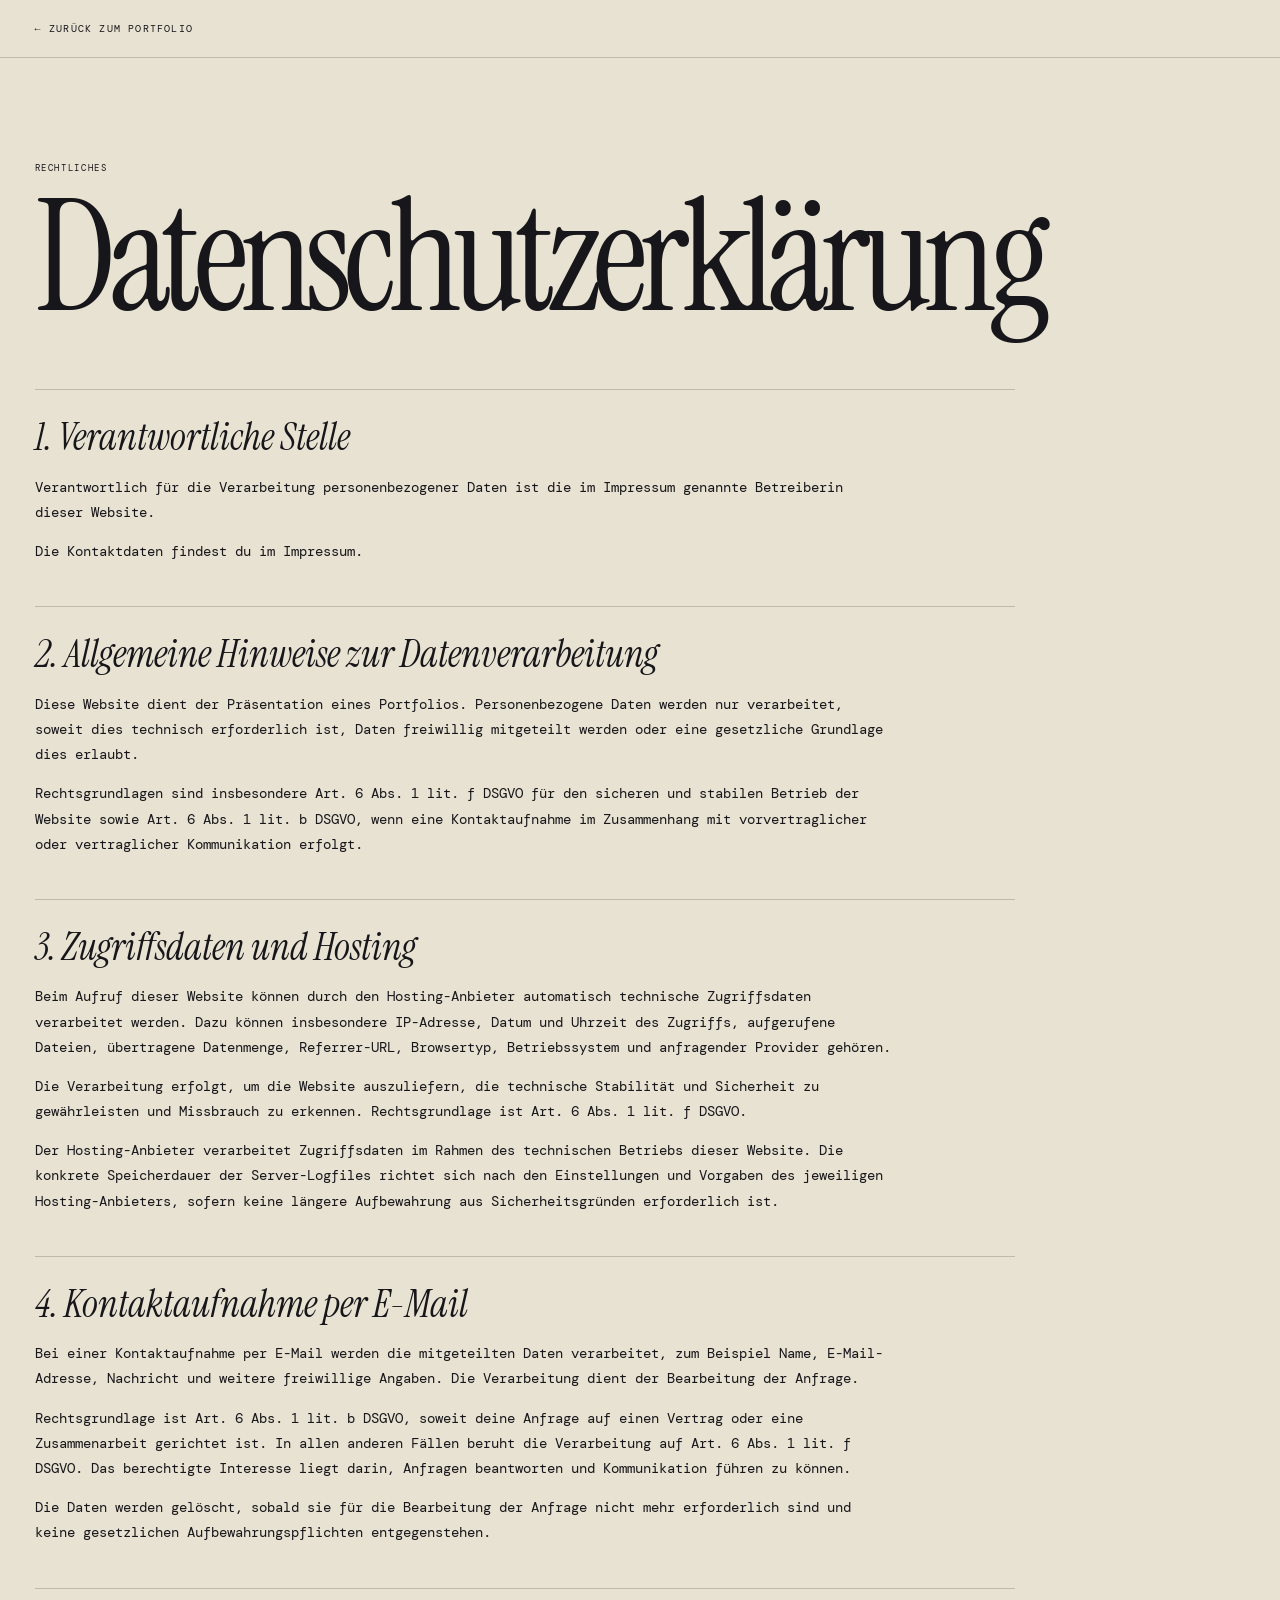
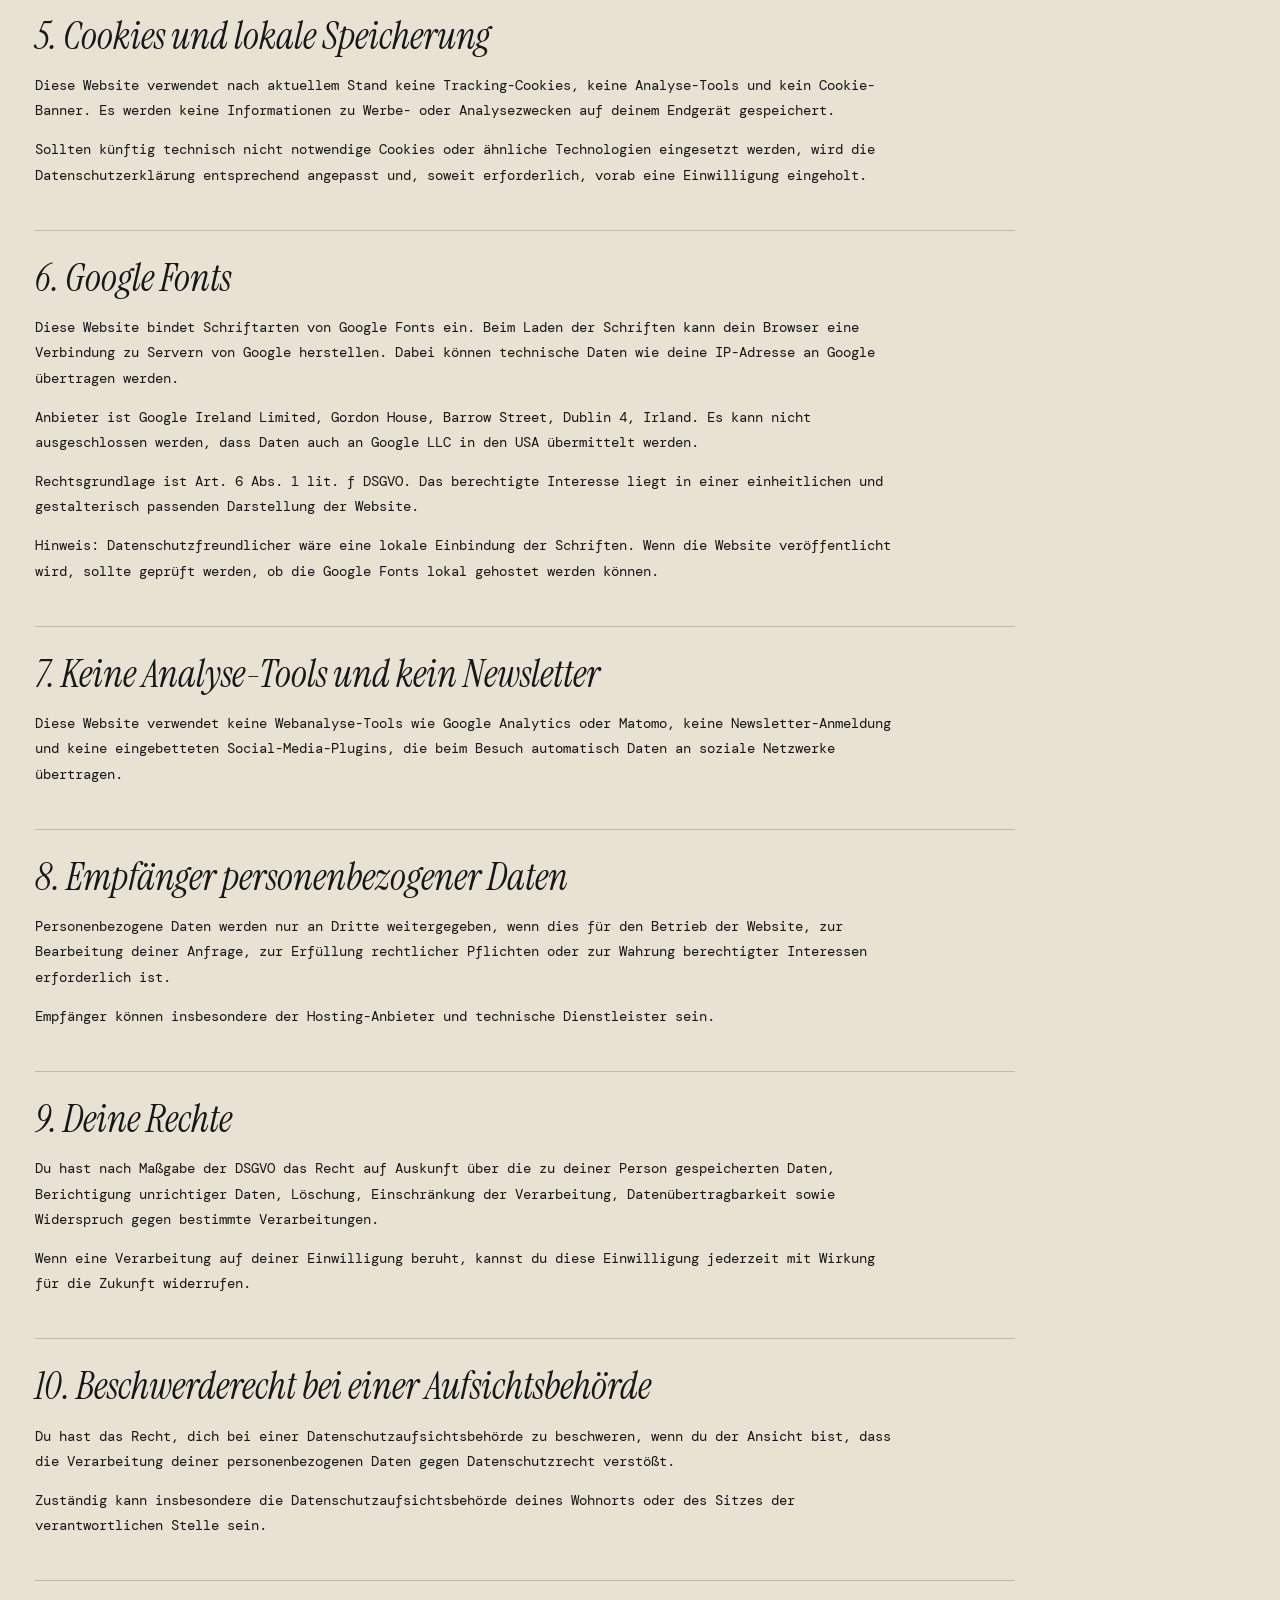
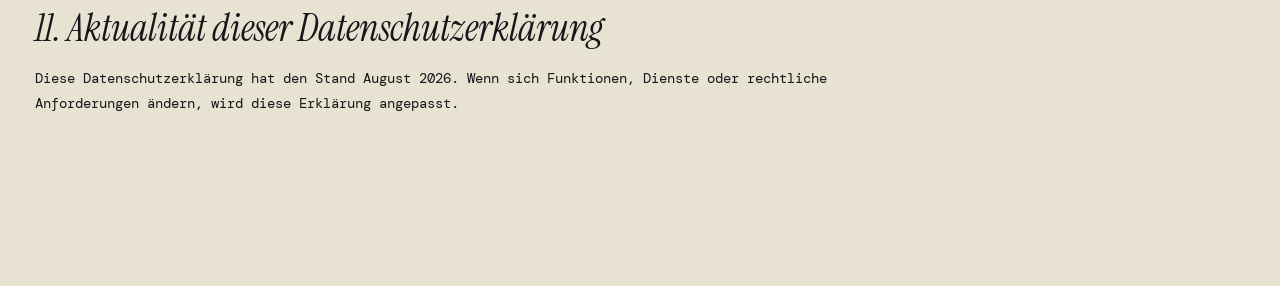
==== datenschutz.html @ 9214719f "Initial portfolio website" ====
<!DOCTYPE html>
<html lang="de">
<head>
  <meta charset="utf-8" />
  <meta name="viewport" content="width=device-width, initial-scale=1" />
  <title>Datenschutzerklärung</title>
  <link rel="preconnect" href="https://fonts.googleapis.com" />
  <link rel="preconnect" href="https://fonts.gstatic.com" crossorigin />
  <link href="https://fonts.googleapis.com/css2?family=DM+Mono:wght@300;400;500&family=Instrument+Serif:ital@0;1&display=swap" rel="stylesheet" />
  <link rel="stylesheet" href="styles.css" />
</head>
<body class="legal-page privacy-page">
  <header class="legal-header">
    <a href="index.html">← Zurück zum Portfolio</a>
  </header>

  <main class="legal-main">
    <p class="eyebrow">Rechtliches</p>
    <h1>Datenschutzerklärung</h1>

    <section>
      <h2>1. Verantwortliche Stelle</h2>
      <p>Verantwortlich für die Verarbeitung personenbezogener Daten ist die im Impressum genannte Betreiberin dieser Website.</p>
      <p>Die Kontaktdaten findest du im <a href="impressum.html">Impressum</a>.</p>
    </section>

    <section>
      <h2>2. Allgemeine Hinweise zur Datenverarbeitung</h2>
      <p>Diese Website dient der Präsentation eines Portfolios. Personenbezogene Daten werden nur verarbeitet, soweit dies technisch erforderlich ist, Daten freiwillig mitgeteilt werden oder eine gesetzliche Grundlage dies erlaubt.</p>
      <p>Rechtsgrundlagen sind insbesondere Art. 6 Abs. 1 lit. f DSGVO für den sicheren und stabilen Betrieb der Website sowie Art. 6 Abs. 1 lit. b DSGVO, wenn eine Kontaktaufnahme im Zusammenhang mit vorvertraglicher oder vertraglicher Kommunikation erfolgt.</p>
    </section>

    <section>
      <h2>3. Zugriffsdaten und Hosting</h2>
      <p>Beim Aufruf dieser Website können durch den Hosting-Anbieter automatisch technische Zugriffsdaten verarbeitet werden. Dazu können insbesondere IP-Adresse, Datum und Uhrzeit des Zugriffs, aufgerufene Dateien, übertragene Datenmenge, Referrer-URL, Browsertyp, Betriebssystem und anfragender Provider gehören.</p>
      <p>Die Verarbeitung erfolgt, um die Website auszuliefern, die technische Stabilität und Sicherheit zu gewährleisten und Missbrauch zu erkennen. Rechtsgrundlage ist Art. 6 Abs. 1 lit. f DSGVO.</p>
      <p>Der Hosting-Anbieter verarbeitet Zugriffsdaten im Rahmen des technischen Betriebs dieser Website. Die konkrete Speicherdauer der Server-Logfiles richtet sich nach den Einstellungen und Vorgaben des jeweiligen Hosting-Anbieters, sofern keine längere Aufbewahrung aus Sicherheitsgründen erforderlich ist.</p>
    </section>

    <section>
      <h2>4. Kontaktaufnahme per E-Mail</h2>
      <p>Bei einer Kontaktaufnahme per E-Mail werden die mitgeteilten Daten verarbeitet, zum Beispiel Name, E-Mail-Adresse, Nachricht und weitere freiwillige Angaben. Die Verarbeitung dient der Bearbeitung der Anfrage.</p>
      <p>Rechtsgrundlage ist Art. 6 Abs. 1 lit. b DSGVO, soweit deine Anfrage auf einen Vertrag oder eine Zusammenarbeit gerichtet ist. In allen anderen Fällen beruht die Verarbeitung auf Art. 6 Abs. 1 lit. f DSGVO. Das berechtigte Interesse liegt darin, Anfragen beantworten und Kommunikation führen zu können.</p>
      <p>Die Daten werden gelöscht, sobald sie für die Bearbeitung der Anfrage nicht mehr erforderlich sind und keine gesetzlichen Aufbewahrungspflichten entgegenstehen.</p>
    </section>

    <section>
      <h2>5. Cookies und lokale Speicherung</h2>
      <p>Diese Website verwendet nach aktuellem Stand keine Tracking-Cookies, keine Analyse-Tools und kein Cookie-Banner. Es werden keine Informationen zu Werbe- oder Analysezwecken auf deinem Endgerät gespeichert.</p>
      <p>Sollten künftig technisch nicht notwendige Cookies oder ähnliche Technologien eingesetzt werden, wird die Datenschutzerklärung entsprechend angepasst und, soweit erforderlich, vorab eine Einwilligung eingeholt.</p>
    </section>

    <section>
      <h2>6. Google Fonts</h2>
      <p>Diese Website bindet Schriftarten von Google Fonts ein. Beim Laden der Schriften kann dein Browser eine Verbindung zu Servern von Google herstellen. Dabei können technische Daten wie deine IP-Adresse an Google übertragen werden.</p>
      <p>Anbieter ist Google Ireland Limited, Gordon House, Barrow Street, Dublin 4, Irland. Es kann nicht ausgeschlossen werden, dass Daten auch an Google LLC in den USA übermittelt werden.</p>
      <p>Rechtsgrundlage ist Art. 6 Abs. 1 lit. f DSGVO. Das berechtigte Interesse liegt in einer einheitlichen und gestalterisch passenden Darstellung der Website.</p>
      <p>Hinweis: Datenschutzfreundlicher wäre eine lokale Einbindung der Schriften. Wenn die Website veröffentlicht wird, sollte geprüft werden, ob die Google Fonts lokal gehostet werden können.</p>
    </section>

    <section>
      <h2>7. Keine Analyse-Tools und kein Newsletter</h2>
      <p>Diese Website verwendet keine Webanalyse-Tools wie Google Analytics oder Matomo, keine Newsletter-Anmeldung und keine eingebetteten Social-Media-Plugins, die beim Besuch automatisch Daten an soziale Netzwerke übertragen.</p>
    </section>

    <section>
      <h2>8. Empfänger personenbezogener Daten</h2>
      <p>Personenbezogene Daten werden nur an Dritte weitergegeben, wenn dies für den Betrieb der Website, zur Bearbeitung deiner Anfrage, zur Erfüllung rechtlicher Pflichten oder zur Wahrung berechtigter Interessen erforderlich ist.</p>
      <p>Empfänger können insbesondere der Hosting-Anbieter und technische Dienstleister sein.</p>
    </section>

    <section>
      <h2>9. Deine Rechte</h2>
      <p>Du hast nach Maßgabe der DSGVO das Recht auf Auskunft über die zu deiner Person gespeicherten Daten, Berichtigung unrichtiger Daten, Löschung, Einschränkung der Verarbeitung, Datenübertragbarkeit sowie Widerspruch gegen bestimmte Verarbeitungen.</p>
      <p>Wenn eine Verarbeitung auf deiner Einwilligung beruht, kannst du diese Einwilligung jederzeit mit Wirkung für die Zukunft widerrufen.</p>
    </section>

    <section>
      <h2>10. Beschwerderecht bei einer Aufsichtsbehörde</h2>
      <p>Du hast das Recht, dich bei einer Datenschutzaufsichtsbehörde zu beschweren, wenn du der Ansicht bist, dass die Verarbeitung deiner personenbezogenen Daten gegen Datenschutzrecht verstößt.</p>
      <p>Zuständig kann insbesondere die Datenschutzaufsichtsbehörde deines Wohnorts oder des Sitzes der verantwortlichen Stelle sein.</p>
    </section>

    <section>
      <h2>11. Aktualität dieser Datenschutzerklärung</h2>
      <p>Diese Datenschutzerklärung hat den Stand August 2026. Wenn sich Funktionen, Dienste oder rechtliche Anforderungen ändern, wird diese Erklärung angepasst.</p>
    </section>
  </main>
</body>
</html>
---- styles.css ----
:root{--blue:#111cf5;--cream:#e8e2d2;--ink:#17161a;--line:rgba(23,22,26,.2);--mono:'DM Mono',monospace;--serif:'Instrument Serif',serif}
*{box-sizing:border-box}html{scroll-behavior:smooth}body{margin:0;background:var(--cream);color:var(--ink);font-family:var(--mono);font-size:14px;cursor:none}a{color:inherit;text-decoration:none}.blue-section{background:var(--blue);color:var(--cream)}.beige-section{background:var(--cream);color:var(--ink)}.section-pad{padding:7vw 2.7vw}.site-header{position:fixed;z-index:100;top:0;left:0;width:100%;padding:22px 2.7vw;display:flex;justify-content:space-between;mix-blend-mode:difference;color:white;text-transform:uppercase;letter-spacing:.18em;font-size:10px}.site-header nav{display:flex;gap:28px}.mini-logo{opacity:0}.cursor-dot{width:12px;height:12px;border-radius:50%;background:var(--cream);position:fixed;z-index:200;pointer-events:none;transform:translate(-50%,-50%);mix-blend-mode:difference}.hero{height:100svh;min-height:700px;position:relative;overflow:hidden;padding:8.8vw 2.7vw 2vw}.hero-kicker,.hero-time{position:absolute;top:14%;font-size:10px;text-transform:uppercase;letter-spacing:.22em}.hero-kicker{left:2.7vw}.hero-time{right:2.7vw}.hero h1{font-family:var(--serif);font-size:clamp(96px,15vw,260px);line-height:.72;font-weight:400;letter-spacing:-.055em;margin:0;position:relative;z-index:2}.hero h1 span{display:block}.hero h1 span:nth-child(2){margin-left:1.4vw}.hero-orb{position:absolute;bottom:7%;left:2.7vw;width:13vw;height:13vw;min-width:120px;min-height:120px;border-radius:50%;background:var(--cream)}.hero-intro{position:absolute;bottom:4.6%;left:18%;max-width:470px;font-family:var(--serif);font-size:clamp(18px,2vw,30px);font-style:italic;line-height:1.1}.hero-glow{position:absolute;right:3%;bottom:-10%;width:35vw;height:35vw;background:radial-gradient(circle,rgba(255,122,228,.42),transparent 64%);filter:blur(15px)}.discipline-strip{overflow:hidden;border-bottom:1px solid var(--line);padding:18px 0}.marquee-track{width:max-content;display:flex;gap:22px;animation:marquee 25s linear infinite;font:italic clamp(24px,3.2vw,48px)/1 var(--serif)}.marquee-track i{font-style:normal;color:var(--blue)}@keyframes marquee{to{transform:translateX(-50%)}}.section-heading-row{display:flex;align-items:end;justify-content:space-between;margin-bottom:2vw}.section-heading-row h2{font:italic clamp(36px,5vw,80px)/.9 var(--serif);margin:0}.section-heading-row span{text-transform:uppercase;font-size:9px;letter-spacing:.15em}.work-cards{display:grid;grid-template-columns:repeat(3,1fr);gap:12px}.work-card{aspect-ratio:1/1.07;padding:24px;display:flex;flex-direction:column;justify-content:space-between;transition:transform .45s cubic-bezier(.2,.8,.2,1);cursor:pointer}.work-card:hover{transform:translateY(-12px) rotate(-1deg)}.card-no{font:italic clamp(50px,7vw,100px)/1 var(--serif);align-self:center;margin-top:auto;margin-bottom:auto}.card-name{font-size:10px;text-transform:uppercase}.card-blue{background:var(--blue);color:var(--cream)}.card-sand{background:#d4cdbd}.card-black{background:#12111b;color:var(--cream)}.selected-intro{min-height:70vh;display:flex;justify-content:space-between;align-items:end;border-top:1px solid var(--line)}.selected-intro h2,.about h2,.archive h2{font:400 clamp(88px,11vw,190px)/.73 var(--serif);letter-spacing:-.05em;margin:2vw 0 0}.eyebrow{text-transform:uppercase;font-size:9px;letter-spacing:.18em}.selected-meta{font-size:10px;text-align:right;line-height:1.8}.project-row{display:grid;grid-template-columns:2fr 1.2fr .5fr .4fr;align-items:center;padding:28px 2.7vw;border-top:1px solid var(--line);min-height:120px;transition:padding .35s}.project-row:hover{padding-left:4vw}.project-row.inverted{background:var(--blue);color:var(--cream)}.project-title{font:italic clamp(32px,4vw,66px)/1 var(--serif)}.project-type,.project-year{font-size:9px;text-transform:uppercase}.project-index{font:italic clamp(38px,5vw,74px)/1 var(--serif);text-align:right}.about-intro{min-height:70vh;display:flex;flex-direction:column;justify-content:end}.about-blue{display:flex;justify-content:flex-end;min-height:38vh}.about-blue p{max-width:520px;font:italic clamp(26px,4vw,62px)/1.02 var(--serif);margin:0}.about-details{display:grid;grid-template-columns:1fr 1fr;gap:8vw}.about-copy{font:italic clamp(24px,3vw,46px)/1.05 var(--serif)}dl div{display:grid;grid-template-columns:120px 1fr;padding:16px 0;border-top:1px solid var(--line)}dt{text-transform:uppercase;font-size:9px}dd{margin:0}.hello-band{padding:5vw 2.7vw}.hello-band span{font:italic clamp(80px,12vw,210px)/.8 var(--serif)}.archive-head{min-height:72vh;display:flex;flex-direction:column;justify-content:end}.archive-head>p:last-child{max-width:530px;font:italic 24px/1.1 var(--serif)}.archive-list>div{display:grid;grid-template-columns:1fr 5fr 1fr;padding:20px 2.7vw;border-top:1px solid rgba(232,226,210,.25);background:var(--blue);color:var(--cream);transition:background .25s,color .25s}.archive-list>div:hover{background:var(--cream);color:var(--ink)}.archive-list span:first-child,.archive-list span:last-child{font-size:9px;text-transform:uppercase}.archive-end{text-align:center;padding:90px 20px;font:italic 26px/1 var(--serif)}.contact-hero{min-height:85vh;display:flex;flex-direction:column;justify-content:end}.contact-hero h2{font:400 clamp(120px,18vw,300px)/.62 var(--serif);letter-spacing:-.06em;margin:20px 0 35px}.contact-hero>p:last-child{max-width:560px;font:italic clamp(20px,2.8vw,42px)/1.05 var(--serif)}.contact-card{display:grid;grid-template-columns:1.5fr 1fr;gap:8vw;min-height:48vh}.contact-wordmark{font:italic clamp(50px,7vw,120px)/.77 var(--serif)}.contact-links{display:flex;flex-direction:column;justify-content:center}.contact-links a{padding:18px 0;border-top:1px solid var(--line);transition:padding-left .25s}.contact-links a:hover{padding-left:12px}.footer{display:grid;grid-template-columns:repeat(3,1fr);gap:20px;border-top:1px solid var(--line);min-height:55vh;align-content:start}.footer-hi{grid-column:1/-1;align-self:end;font:italic clamp(80px,13vw,210px)/.8 var(--serif);margin-top:16vw}.project-modal{position:fixed;inset:0;z-index:300;background:var(--cream);transform:translateY(100%);transition:transform .7s cubic-bezier(.65,0,.2,1);overflow:auto}.project-modal.open{transform:translateY(0)}.modal-close{position:fixed;right:25px;top:20px;background:none;border:none;font:42px var(--serif);cursor:pointer}.modal-inner{padding:12vw 3vw}.modal-inner h2{font:400 clamp(100px,15vw,240px)/.8 var(--serif);margin:3vw 0}.modal-inner>p{max-width:540px}.modal-image-grid{display:grid;grid-template-columns:2fr 1fr;gap:12px;margin-top:8vw}.modal-image-grid div{background:var(--blue);min-height:45vh}.modal-image-grid div:nth-child(2){background:#cfc7b5}.modal-image-grid div:nth-child(3){grid-column:1/-1;background:#15131b;min-height:60vh}@media(max-width:800px){body{cursor:auto}.cursor-dot{display:none}.site-header{padding:18px}.site-header nav{gap:14px;font-size:8px}.hero{padding:24vh 18px 20px}.hero h1{font-size:27vw;line-height:.72}.hero-orb{bottom:12%;left:18px;width:30vw;height:30vw}.hero-intro{display:none}.hero-time{display:none}.section-pad{padding:90px 18px}.work-cards{grid-template-columns:1fr}.selected-intro{min-height:60vh}.project-row{grid-template-columns:1fr auto;padding:22px 18px}.project-type,.project-year{display:none}.about-details,.contact-card{grid-template-columns:1fr}.about-blue{justify-content:flex-start}.archive-list>div{grid-template-columns:50px 1fr}.archive-list span:last-child{display:none}.footer{grid-template-columns:1fr}.footer-hi{margin-top:120px}.modal-image-grid{grid-template-columns:1fr}.modal-image-grid div:nth-child(3){grid-column:auto}}


/* 2026-07-11 refinement: compact sections + editorial five-part navigation */
.site-header.editorial-nav{
  display:grid;
  grid-template-columns:1fr 1fr auto 1fr 1fr;
  align-items:center;
  gap:clamp(18px,4vw,72px);
  padding:28px 2.7vw;
  mix-blend-mode:normal;
  color:var(--blue);
  background:linear-gradient(to bottom,var(--cream) 0 76%,transparent 100%);
  font-size:clamp(10px,.9vw,14px);
  font-weight:500;
  letter-spacing:0;
}
.site-header.editorial-nav>a{text-decoration:underline;text-underline-offset:3px}
.site-header.editorial-nav>a:nth-child(1),.site-header.editorial-nav>a:nth-child(2){justify-self:start}
.site-header.editorial-nav>a:nth-child(4),.site-header.editorial-nav>a:nth-child(5){justify-self:end}
.site-header.editorial-nav .mini-logo{
  opacity:1;
  justify-self:center;
  font:italic clamp(25px,2.6vw,44px)/1 var(--serif);
  text-decoration:none;
  letter-spacing:-.06em;
  transform:rotate(-4deg);
}
.hero{height:100svh;min-height:620px;padding-top:clamp(110px,10vw,155px)}
.hero h1{font-size:clamp(88px,13vw,220px);line-height:.72}
.hero-intro{bottom:4%;left:auto;right:2.7vw;max-width:min(36vw,520px);font-size:clamp(18px,1.75vw,29px)}
.hero-orb{bottom:4%;width:10vw;height:10vw;min-width:96px;min-height:96px}
.section-pad{padding:clamp(72px,6vw,105px) 2.7vw}
.selected-grid{min-height:100svh;display:flex;flex-direction:column;justify-content:center}
.selected-intro{min-height:58svh;padding-top:clamp(90px,8vw,130px);padding-bottom:4vw}
.selected-intro h2,.about h2,.archive h2{font-size:clamp(74px,9vw,150px)}
.project-row{min-height:88px;padding-top:18px;padding-bottom:18px}
.about-intro,.archive-head{min-height:62svh;padding-top:clamp(100px,9vw,145px);padding-bottom:4vw}
.about-blue{min-height:30svh;padding-top:4vw;padding-bottom:4vw}
.about-details{padding-top:4vw;padding-bottom:5vw}
.archive-end{padding:48px 20px}
.contact-hero{min-height:76svh;padding-top:clamp(110px,10vw,150px);padding-bottom:4vw}
.contact-card{min-height:38svh;padding-top:4vw;padding-bottom:4vw}
.footer{min-height:42svh;padding-top:3vw;padding-bottom:3vw}
.footer-hi{margin-top:7vw}

@media(max-width:800px){
  .site-header.editorial-nav{grid-template-columns:1fr auto 1fr;padding:18px;gap:12px}
  .site-header.editorial-nav>a:nth-child(2),.site-header.editorial-nav>a:nth-child(4){display:none}
  .site-header.editorial-nav>a:nth-child(1){justify-self:start}.site-header.editorial-nav>a:nth-child(5){justify-self:end}
  .site-header.editorial-nav .mini-logo{grid-column:2;grid-row:1}
  .hero{padding-top:25vh;min-height:620px}
  .hero h1{font-size:25vw}
  .hero-intro{display:block;left:18px;right:18px;bottom:4%;max-width:none;font-size:18px}
  .hero-orb{display:none}
}


/* Separate landing experiment — intentionally isolated from index.html */
.experiment-page{cursor:auto;background:#efeee7;color:var(--blue);min-height:100svh;overflow:hidden}
.experiment-nav{position:fixed;z-index:10;inset:0 0 auto;display:grid;grid-template-columns:1fr 1fr auto 1fr 1fr;align-items:center;padding:clamp(22px,3vw,48px) 1.8vw;font:500 clamp(13px,1.3vw,23px)/1 var(--mono);text-transform:uppercase}
.experiment-nav a{text-decoration:underline;text-underline-offset:4px}.experiment-nav a:nth-child(1),.experiment-nav a:nth-child(2){justify-self:start}.experiment-nav a:nth-child(4),.experiment-nav a:nth-child(5){justify-self:end}
.experiment-logo{font:italic clamp(30px,3vw,54px)/1 var(--serif)!important;text-decoration:none!important;transform:rotate(-7deg);letter-spacing:-.08em}
.experiment-stage{height:100svh;min-height:680px;position:relative;padding:clamp(105px,9vw,145px) 2vw 2vw;display:grid;grid-template-rows:1fr auto}
.experiment-index{position:absolute;left:8%;top:48%;font-size:10px;letter-spacing:.18em}
.frame-wrap{position:relative;place-self:center;width:min(29vw,430px);aspect-ratio:.72/1;margin-top:1vh}
.corner{position:absolute;font-size:clamp(30px,3vw,52px);line-height:1}.tl{left:-18%;top:-4%}.tr{right:-18%;top:-4%}.bl{left:-18%;bottom:-4%}.br{right:-18%;bottom:-4%}
.poster-stack{position:relative;width:100%;height:100%;overflow:hidden;background:#17161a;box-shadow:0 20px 45px rgba(17,28,245,.13)}
.poster{position:absolute;inset:0;display:flex;align-items:center;justify-content:center;text-align:center;font-family:var(--serif);font-size:clamp(48px,6vw,96px);line-height:.72;letter-spacing:-.05em;transition:transform .8s cubic-bezier(.2,.8,.2,1),opacity .8s}
.poster small{font:10px var(--mono);letter-spacing:.16em}.poster-a{background:var(--blue);color:var(--cream);transform:translate(-7%,-5%) rotate(-4deg)}.poster-b{background:#f33b62;color:#17161a;transform:translate(7%,3%) rotate(4deg);mix-blend-mode:screen}.poster-c{background:#b68cff;color:var(--blue);transform:translate(0,11%) rotate(-1deg);mix-blend-mode:multiply}
.frame-wrap:hover .poster-a{transform:translate(-13%,-8%) rotate(-7deg)}.frame-wrap:hover .poster-b{transform:translate(13%,1%) rotate(7deg)}.frame-wrap:hover .poster-c{transform:translate(0,15%) rotate(-2deg)}
.experiment-bottom{display:grid;grid-template-columns:1fr 2.2fr 1fr;align-items:end;gap:3vw;padding:0 3.4vw 2.2vw}.experiment-bottom h1{margin:0;text-align:center;text-transform:uppercase;font:500 clamp(20px,2.25vw,39px)/.9 Arial,sans-serif;letter-spacing:-.045em}.experiment-bottom h1 span{color:#6f68c8}.touch-link,.experiment-bottom p{font:500 clamp(13px,1.35vw,24px)/1 Arial,sans-serif;text-transform:uppercase;color:#6f68c8}.experiment-bottom p{text-align:right;margin:0}.back-note{position:absolute;right:2vw;bottom:1vw;font-size:9px;text-transform:uppercase;letter-spacing:.15em}
@media(max-width:800px){.experiment-page{overflow:auto}.experiment-nav{grid-template-columns:1fr auto 1fr}.experiment-nav a:nth-child(2),.experiment-nav a:nth-child(4){display:none}.experiment-logo{grid-column:2;grid-row:1}.experiment-stage{height:auto;min-height:100svh;padding-top:120px;grid-template-rows:auto auto}.frame-wrap{width:58vw;margin-top:5vh}.experiment-index{left:18px;top:50%}.experiment-bottom{grid-template-columns:1fr;padding:70px 18px 45px;text-align:center}.experiment-bottom h1{grid-row:1}.touch-link,.experiment-bottom p{text-align:center}.back-note{position:static;display:block;text-align:center;padding-bottom:20px}}


/* v4: echte Einzelseiten statt einer langen Landingpage */
.site-header.editorial-nav{
  grid-template-columns:repeat(5,minmax(0,1fr));
  width:100%;
  left:0;
  right:0;
  padding-left:2.2vw;
  padding-right:2.2vw;
}
.site-header.editorial-nav>a{justify-self:center!important;white-space:nowrap}
.site-header.editorial-nav .mini-logo{position:absolute;left:50%;transform:translateX(-50%) rotate(-4deg)}
.landing-page main{min-height:100svh}
.inner-page main{padding-top:88px}
.inner-page .selected-grid,.inner-page .selected-list,.inner-page .about,.inner-page .archive,.inner-page .contact{min-height:calc(100svh - 88px)}
.inner-page .selected-grid{padding-top:clamp(56px,5vw,88px)}
.inner-page .selected-intro,.inner-page .about-intro,.inner-page .archive-head{min-height:calc(100svh - 88px)}
.inner-page .contact-hero{min-height:calc(100svh - 88px)}
@media(max-width:800px){
  .site-header.editorial-nav{display:grid;grid-template-columns:1fr 1fr auto 1fr 1fr;padding:18px 10px;font-size:8px;gap:4px}
  .site-header.editorial-nav>a{display:block!important;justify-self:center!important}
  .site-header.editorial-nav .mini-logo{position:static;transform:rotate(-4deg);grid-column:3;grid-row:1}
  .inner-page main{padding-top:68px}
}


/* v5 corrections: separate pages only, centered navigation, no gradients */
.site-header.editorial-nav{
  position:fixed;
  top:0;
  left:0;
  right:0;
  width:100%;
  height:88px;
  padding:0 2.7vw;
  display:grid;
  grid-template-columns:minmax(0,1fr) minmax(0,1fr) auto minmax(0,1fr) minmax(0,1fr);
  align-items:center;
  column-gap:clamp(16px,3vw,64px);
  background:var(--cream);
  color:var(--blue);
  mix-blend-mode:normal;
  text-transform:uppercase;
  letter-spacing:.08em;
  font-size:clamp(10px,.9vw,16px);
}
.site-header.editorial-nav::before,
.site-header.editorial-nav::after{content:none!important;display:none!important;background:none!important}
.site-header.editorial-nav>a{
  position:static!important;
  transform:none!important;
  justify-self:center!important;
  text-decoration:underline;
  text-underline-offset:4px;
  white-space:nowrap;
}
.site-header.editorial-nav>a:nth-child(1){grid-column:1}
.site-header.editorial-nav>a:nth-child(2){grid-column:2}
.site-header.editorial-nav .mini-logo{
  grid-column:3;
  justify-self:center!important;
  opacity:1;
  font-family:var(--serif);
  font-style:italic;
  font-size:clamp(22px,2vw,34px);
  letter-spacing:-.04em;
  text-decoration:none;
  color:var(--blue);
}
.site-header.editorial-nav>a:nth-child(4){grid-column:4}
.site-header.editorial-nav>a:nth-child(5){grid-column:5}

/* Landing page is exactly one viewport and contains no additional sections */
.landing-page{overflow:hidden;background:var(--blue)}
.landing-page main{height:100svh;overflow:hidden}
.landing-page .hero{height:100svh;min-height:0;padding-top:clamp(120px,11vw,170px)}
.landing-page .discipline-strip{display:none!important}

/* remove every decorative gradient/glow */
.hero-glow{display:none!important;background:none!important;filter:none!important}
.hero,.blue-section,.beige-section,.inner-page,body{background-image:none!important}

@media(max-width:800px){
  .site-header.editorial-nav{
    height:72px;
    padding:0 12px;
    grid-template-columns:1fr 1fr auto 1fr 1fr;
    column-gap:6px;
    font-size:7px;
    letter-spacing:.04em;
  }
  .site-header.editorial-nav>a{display:block!important;white-space:normal;text-align:center;line-height:1.15}
  .site-header.editorial-nav .mini-logo{font-size:20px}
  .landing-page .hero{padding-top:22vh}
}

/* v6: landing page contains exactly one section each: landing, work, archive, about, contact */
.landing-page .hero-glow{display:none!important}
.landing-page .home-section{min-height:100svh}
.landing-page .selected-grid{display:flex;flex-direction:column;justify-content:center}
.landing-page .archive-head{min-height:52svh}
.landing-page .about-intro{min-height:46svh}
.landing-page .about-blue{min-height:24svh}
.landing-page .about-details{min-height:30svh;align-items:center}
.landing-page .contact-hero{min-height:58svh}
.landing-page .contact-card{min-height:34svh}
.landing-page .footer{min-height:auto;padding-top:3vw;padding-bottom:3vw}
.landing-page .footer-hi{margin-top:5vw}

/* Corrections requested — July 2026 */
html, body { background: var(--cream); }
.blue-section, .beige-section, .work-card, .project-row, .contact-card, .footer {
  background-image: none !important;
}
.site-header {
  left: 50%;
  width: min(760px, calc(100% - 32px));
  transform: translateX(-50%);
  padding: 22px 0;
  display: block;
}
.site-header nav {
  display: grid;
  grid-template-columns: 1fr 1.35fr auto 1fr 1fr;
  align-items: center;
  width: 100%;
  gap: clamp(14px, 3vw, 42px);
  text-align: center;
}
.site-header nav a { white-space: nowrap; }
.site-header .mini-logo {
  opacity: 1;
  font-weight: 500;
  letter-spacing: .22em;
  justify-self: center;
}
.hero-kicker {
  z-index: 6;
  top: 11%;
  color: inherit;
}
.hero h1 { padding-top: 6vh; }
.hero-orb, .hero-glow { display: none !important; }
.hero-intro { left: 2.7vw; bottom: 4.5%; max-width: 560px; }
.selected-intro { min-height: 58vh; }
.about-intro, .archive-head { min-height: 58vh; }
.contact-hero { min-height: 74vh; }
@media (max-width: 720px) {
  .site-header { width: calc(100% - 20px); padding-top: 16px; }
  .site-header nav { gap: 7px; grid-template-columns: 1fr 1.35fr auto 1fr 1fr; font-size: 8px; letter-spacing: .08em; }
  .hero-kicker { top: 12%; }
  .hero h1 { padding-top: 10vh; }
}

/* Update: six selected works, filter submenu, About Me images, lean footer, imprint */
.work-subnav{
  display:flex;
  flex-wrap:wrap;
  gap:10px;
  margin:0 0 28px;
  padding-bottom:18px;
  border-bottom:1px solid var(--line);
}
.work-filter{
  appearance:none;
  border:1px solid currentColor;
  border-radius:999px;
  background:transparent;
  color:inherit;
  padding:8px 14px;
  font:500 10px/1 var(--mono);
  letter-spacing:.08em;
  text-transform:uppercase;
  cursor:pointer;
}
.work-filter.active,.work-filter:hover{background:var(--ink);color:var(--cream)}
.work-cards{grid-template-columns:repeat(3,minmax(0,1fr));}
.work-card[hidden]{display:none!important}
.card-type{font-size:9px;text-transform:uppercase;letter-spacing:.12em;opacity:.75}
.card-rose{background:#df7897;color:var(--ink)}
.card-lilac{background:#b9a4e8;color:var(--ink)}
.card-green{background:#a8c5a1;color:var(--ink)}

.about-intro{
  display:grid;
  grid-template-columns:minmax(0,1.2fr) minmax(260px,.8fr);
  gap:5vw;
  align-items:end;
}
.about-heading-copy h2{white-space:nowrap}
.about-blue{
  display:grid;
  grid-template-columns:minmax(240px,.75fr) minmax(0,1.25fr);
  align-items:center;
  gap:5vw;
}
.image-placeholder{
  border:1px solid currentColor;
  display:flex;
  flex-direction:column;
  justify-content:space-between;
  padding:18px;
  text-transform:uppercase;
  letter-spacing:.12em;
  font-size:10px;
}
.image-placeholder small{font-size:8px;opacity:.65}
.image-placeholder-large{aspect-ratio:4/5;max-height:70vh}
.image-placeholder-small{aspect-ratio:4/3;width:100%;max-width:520px}

.footer{
  min-height:0;
  display:flex;
  justify-content:space-between;
  align-items:center;
  border-top:1px solid var(--line);
  padding-top:24px!important;
  padding-bottom:24px!important;
}
.footer a{text-decoration:underline;text-underline-offset:4px}
.footer-hi{display:none!important}

.legal-page{cursor:auto;background:var(--cream)}
.legal-page .cursor-dot{display:none}
.legal-header{
  position:sticky;top:0;z-index:10;
  display:flex;justify-content:space-between;align-items:center;
  padding:22px 2.7vw;
  background:var(--cream);border-bottom:1px solid var(--line);
  text-transform:uppercase;font-size:10px;letter-spacing:.12em;
}
.legal-header .mini-logo{opacity:1}
.legal-main{max-width:940px;margin:0 auto;padding:10vw 2.7vw 12vw}
.legal-main h1{font:400 clamp(76px,12vw,170px)/.8 var(--serif);letter-spacing:-.05em;margin:20px 0 70px}
.legal-main section{display:grid;grid-template-columns:minmax(220px,.6fr) minmax(0,1fr);gap:4vw;padding:30px 0;border-top:1px solid var(--line)}
.legal-main h2{margin:0;font:italic clamp(26px,3vw,46px)/1 var(--serif)}
.legal-main p{margin:0;line-height:1.8;max-width:680px}
.legal-main mark{background:#fff08a;padding:0 .18em}
.legal-warning{border:1px solid var(--ink);padding:18px;margin-bottom:50px;line-height:1.6}
.privacy-page .legal-main,
.legal-left-page .legal-main{
  max-width:none;
  margin:0;
  padding:8vw 2.7vw 10vw;
  text-align:left;
}
.privacy-page .legal-main h1,
.legal-left-page .legal-main h1{
  max-width:980px;
}
.privacy-page .legal-main section,
.legal-left-page .legal-main section{
  display:block;
  max-width:980px;
  padding:28px 0;
}
.privacy-page .legal-main h2,
.legal-left-page .legal-main h2{
  margin:0 0 18px;
}
.privacy-page .legal-main p,
.legal-left-page .legal-main p{
  max-width:860px;
  margin:0 0 14px;
}

@media(max-width:800px){
  .work-cards{grid-template-columns:repeat(2,minmax(0,1fr))}
  .about-intro,.about-blue{grid-template-columns:1fr}
  .about-heading-copy h2{white-space:normal}
  .image-placeholder-large{width:min(78vw,420px);justify-self:end}
  .image-placeholder-small{width:min(76vw,440px)}
  .legal-main section{grid-template-columns:1fr;gap:14px}
}
@media(max-width:520px){.work-cards{grid-template-columns:1fr}}

/* About me revision */
.about .about-intro{
  min-height:72svh;
  align-items:center;
  padding-top:clamp(92px,8vw,132px);
  padding-bottom:clamp(42px,5vw,78px);
}
.about .about-heading-copy{align-self:center;padding-top:0}
.about .about-heading-copy h2{margin-top:0}
.about-intro-text{
  max-width:560px;
  margin:clamp(16px,2vw,28px) 0 0;
  font:400 clamp(13px,1vw,16px)/1.7 var(--mono);
}
.about-photo{
  margin:0;
  justify-self:end;
  width:min(36vw,460px);
  transform:rotate(-2.5deg);
}
.about-photo img{
  display:block;
  width:100%;
  height:auto;
}
.about .about-blue{
  grid-template-columns:minmax(150px,.28fr) minmax(0,1fr);
  align-items:start;
  min-height:auto;
  padding-top:clamp(30px,3vw,46px);
  padding-bottom:clamp(34px,3.5vw,54px);
}
.about-blue-kicker{
  max-width:240px;
  font-size:9px;
  letter-spacing:.16em;
  line-height:1.6;
  text-transform:uppercase;
}
.about-bio{
  max-width:760px;
  display:block;
  font:400 clamp(12px,.9vw,14px)/1.75 var(--mono);
}
.about-bio p{margin:0 0 12px}
.about-bio p:last-child{margin-bottom:0}
.about-bio strong{
  font-family:var(--mono);
  font-size:1em;
  font-weight:700;
  line-height:inherit;
}

@media(max-width:800px){
  .about .about-intro{min-height:auto;gap:34px}
  .about-photo{width:min(82vw,420px);justify-self:center}
  .about .about-blue{grid-template-columns:1fr;gap:28px}
  .about-bio{font-size:13px}
}

/* About screenshot layout */
.about-snapshot{
  background:var(--blue);
  color:var(--cream);
  min-height:100svh;
}
.about-snapshot-grid{
  min-height:100svh;
  display:grid;
  grid-template-columns:minmax(0,1.06fr) minmax(0,.94fr);
  grid-template-rows:auto 1fr;
  column-gap:2.4vw;
  row-gap:clamp(34px,5vw,64px);
  align-items:center;
}
.about-snapshot .about-heading-copy{
  align-self:end;
  max-width:560px;
  color:var(--cream);
}
.about-snapshot .about-heading-copy h2{
  margin:0;
  color:var(--cream);
}
.about-snapshot .about-intro-text{
  max-width:540px;
  margin:clamp(20px,2vw,30px) 0 0;
  font:400 clamp(12px,.94vw,14px)/1.65 var(--mono);
  color:var(--cream);
}
.about-snapshot .about-photo{
  margin:0;
  width:auto;
  transform:none;
}
.about-snapshot .about-photo img{
  display:block;
  width:100%;
  height:auto;
}
.about-photo-top{
  justify-self:center;
  align-self:end;
  width:min(30vw,390px)!important;
  transform:translateY(140px) rotate(3deg)!important;
}
.about-photo-bottom{
  justify-self:start;
  align-self:start;
  width:min(34vw,430px)!important;
  transform:translateX(-1vw) rotate(-6deg)!important;
}
.about-snapshot .about-bio{
  justify-self:start;
  align-self:center;
  max-width:760px;
  transform:translateX(-3vw);
  display:block;
  font:400 clamp(12px,.95vw,14.5px)/1.55 var(--mono);
  color:var(--cream);
}
.about-snapshot .about-bio p{
  margin:0 0 18px;
}
.about-snapshot .about-bio p:last-child{
  margin-bottom:0;
}

@media(max-width:800px){
  .about-snapshot-grid{
    grid-template-columns:1fr;
    grid-template-rows:auto;
    min-height:auto;
    row-gap:38px;
    padding-top:110px;
  }
  .about-photo-top,
  .about-photo-bottom{
    width:min(76vw,360px)!important;
    justify-self:center;
  }
  .about-snapshot .about-bio{
    font-size:12px;
  }
}


/* July 2026: simplified Selected Work + seamless marquee */
.work-subnav{display:none!important}
.section-heading-row{
  display:block;
  margin-bottom:clamp(42px,5vw,78px);
}
.section-heading-row h2{
  font-size:clamp(44px,5.8vw,92px);
  margin-bottom:14px;
}
.section-heading-row span{
  display:block;
  text-align:left;
}
.marquee-track{
  display:flex;
  width:max-content;
  gap:0;
  animation:marquee-seamless 34s linear infinite;
  will-change:transform;
}
.marquee-group{
  display:flex;
  align-items:center;
  flex-shrink:0;
  gap:22px;
  padding-right:22px;
}
@keyframes marquee-seamless{
  from{transform:translateX(0)}
  to{transform:translateX(-50%)}
}
@media (prefers-reduced-motion:reduce){
  .marquee-track{animation-play-state:paused}
}

/* Corrected layered envelope animation */
.envelope-hero{
  min-height:100svh;
  height:100svh;
  position:relative;
  overflow:hidden;
  padding:0!important;
  display:grid;
  place-items:center;
}

.envelope-hero .hero-kicker{
  position:absolute;
  top:clamp(92px,11vh,126px);
  left:2.7vw;
  z-index:10;
}

.envelope-hero .hero-time{
  position:absolute;
  top:clamp(118px,14vh,154px);
  right:2.7vw;
  z-index:10;
}

.mail-scene{
  appearance:none;
  border:0;
  background:transparent;
  padding:0;
  width:min(1180px,90vw);
  height:min(930px,86vh);
  display:grid;
  place-items:center;
  cursor:pointer;
  position:relative;
  z-index:3;
  -webkit-tap-highlight-color:transparent;
}

.mail-object{
  position:relative;
  display:block;
  width:100%;
  height:100%;
  transform:translate3d(0,105vh,0) scale(.95);
  animation:mailSwooshIn .9s cubic-bezier(.18,.86,.24,1.04) .18s forwards;
}

.closed-state,
.open-state{
  position:absolute;
  inset:0;
  display:block;
}

.closed-state{
  opacity:1;
  visibility:visible;
  z-index:5;
}

.open-state{
  opacity:0;
  visibility:hidden;
  z-index:4;
}

.mail-closed,
.mail-open-back,
.mail-open-front,
.mail-letter{
  position:absolute;
  inset:0;
  width:100%;
  height:100%;
  object-fit:contain;
  display:block;
  user-select:none;
  pointer-events:none;
  will-change:transform,opacity;
}

.mail-closed{
  z-index:5;
  filter:drop-shadow(0 28px 28px rgba(0,0,0,.14));
}

.mail-open-back{
  z-index:1;
  filter:drop-shadow(0 28px 28px rgba(0,0,0,.12));
}

.mail-letter{
  z-index:2;
  opacity:0;
  transform:translate3d(0,18%,0) scale(.96);
  transform-origin:center 72%;
  filter:drop-shadow(0 24px 22px rgba(0,0,0,.15));
}

.mail-open-front{
  z-index:3;
}

.mail-scene.is-opening .closed-state{
  animation:hideClosed .16s linear forwards;
}

.mail-scene.is-opening .open-state{
  visibility:visible;
  animation:showOpen .01s linear .15s forwards;
}

.mail-scene.is-opening .mail-letter{
  animation:letterOut .55s cubic-bezier(.2,.78,.22,1) .12s forwards;
}

.mail-scene.is-open .closed-state{
  opacity:0;
  visibility:hidden;
}

.mail-scene.is-open .open-state{
  opacity:1;
  visibility:visible;
}

.mail-scene.is-open .mail-letter{
  opacity:1;
  transform:translate3d(0,-12%,0) scale(1.03);
}

.mail-scene.is-closing .closed-state{
  opacity:0;
  visibility:visible;
  animation:showClosed .18s linear .88s forwards;
}

.mail-scene.is-closing .open-state{
  opacity:1;
  visibility:visible;
  animation:hideOpen .18s linear .88s forwards;
}

.mail-scene.is-closing .mail-letter{
  opacity:1;
  animation:letterIn .9s cubic-bezier(.4,0,.35,1) forwards;
}

.envelope-hint{
  position:absolute;
  left:50%;
  bottom:20px;
  transform:translateX(-50%);
  margin:0;
  color:var(--cream);
  font:500 10px/1 var(--mono);
  letter-spacing:.18em;
  text-transform:uppercase;
  z-index:7;
}

@keyframes mailSwooshIn{
  0%{transform:translate3d(0,105vh,0) scale(.95)}
  70%{transform:translate3d(0,-1.5vh,0) scale(1.01)}
  100%{transform:translate3d(0,0,0) scale(1)}
}

@keyframes hideClosed{
  from{opacity:1;visibility:visible}
  to{opacity:0;visibility:hidden}
}

@keyframes showOpen{
  from{opacity:0}
  to{opacity:1}
}

@keyframes letterOut{
  0%{
    opacity:0;
    transform:translate3d(0,18%,0) scale(.96);
  }
  18%{
    opacity:1;
    transform:translate3d(0,12%,0) scale(.98);
  }
  72%{
    opacity:1;
    transform:translate3d(0,-13.5%,0) scale(1.035);
  }
  100%{
    opacity:1;
    transform:translate3d(0,-12%,0) scale(1.03);
  }
}

@keyframes letterIn{
  0%{
    opacity:1;
    transform:translate3d(0,-12%,0) scale(1.03);
  }
  72%{
    opacity:1;
    transform:translate3d(0,12%,0) scale(.98);
  }
  100%{
    opacity:0;
    transform:translate3d(0,18%,0) scale(.96);
  }
}

@keyframes showClosed{
  from{opacity:0}
  to{opacity:1}
}

@keyframes hideOpen{
  from{opacity:1;visibility:visible}
  to{opacity:0;visibility:hidden}
}

@media(max-width:800px){
  .mail-scene{
    width:min(118vw,860px);
    height:80vh;
  }

  .mail-scene.is-open .mail-letter{
    transform:translate3d(0,-10%,0) scale(1.01);
  }

  .envelope-hero .hero-kicker{
    top:82px;
    left:18px;
  }

  .envelope-hero .hero-time{
    display:none;
  }
}


/* Final tuning: slightly flatter, larger first-screen composition */
.mail-object{
  transform-origin:center 58%;
}
.mail-open-back,
.mail-open-front,
.mail-closed{
  transform:scaleX(1.06) scaleY(.98);
}
.mail-letter{
  transform-origin:center 78%;
}


/* === Strong envelope size / motion overrides === */
.mail-scene{
  width:min(1320px,96vw) !important;
  height:min(980px,88vh) !important;
  transform:translateY(1.5vh);
}

.mail-object{
  width:100% !important;
  height:100% !important;
  transform-origin:center 62% !important;
}

.mail-open-back,
.mail-open-front,
.mail-closed{
  transform:scaleX(1.16) scaleY(.90) !important;
}

.mail-letter{
  transform-origin:center 80% !important;
  opacity:0;
  transform:translate3d(0,14%,0) scale(.82) !important;
}

/* Open end-state: letter is smaller and remains visually tucked into envelope */
.mail-scene.is-open .mail-letter{
  opacity:1 !important;
  transform:translate3d(0,-5.5%,0) scale(.88) !important;
}

/* Slower, smoother pull-out */
.mail-scene.is-opening .mail-letter{
  animation:letterOutFinal 1.15s cubic-bezier(.18,.72,.18,1) .28s forwards !important;
}

/* Slower return with a small hold before the envelope swaps shut */
.mail-scene.is-closing .mail-letter{
  animation:letterInFinal 1.05s cubic-bezier(.42,0,.28,1) forwards !important;
}

.mail-scene.is-closing .closed-state{
  animation:showClosedFinal .24s ease .98s forwards !important;
}

.mail-scene.is-closing .open-state{
  animation:hideOpenFinal .24s ease .98s forwards !important;
}

@keyframes letterOutFinal{
  0%{
    opacity:0;
    transform:translate3d(0,14%,0) scale(.82);
  }
  16%{
    opacity:1;
    transform:translate3d(0,10%,0) scale(.84);
  }
  72%{
    opacity:1;
    transform:translate3d(0,-6.5%,0) scale(.89);
  }
  100%{
    opacity:1;
    transform:translate3d(0,-5.5%,0) scale(.88);
  }
}

@keyframes letterInFinal{
  0%{
    opacity:1;
    transform:translate3d(0,-5.5%,0) scale(.88);
  }
  78%{
    opacity:1;
    transform:translate3d(0,9%,0) scale(.84);
  }
  100%{
    opacity:0;
    transform:translate3d(0,14%,0) scale(.82);
  }
}

@keyframes showClosedFinal{
  from{opacity:0;visibility:visible}
  to{opacity:1;visibility:visible}
}

@keyframes hideOpenFinal{
  from{opacity:1;visibility:visible}
  to{opacity:0;visibility:hidden}
}

@media(max-width:800px){
  .mail-scene{
    width:112vw !important;
    height:78vh !important;
    transform:translateY(2vh);
  }

  .mail-open-back,
  .mail-open-front,
  .mail-closed{
    transform:scaleX(1.10) scaleY(.92) !important;
  }

  .mail-scene.is-open .mail-letter{
    transform:translate3d(0,-4%,0) scale(.84) !important;
  }
}


/* Final proportional envelope correction */
.mail-scene{
  width:min(1180px,88vw) !important;
  height:min(900px,84vh) !important;
  transform:translateY(0) !important;
}

.mail-open-back,
.mail-open-front,
.mail-closed{
  transform:none !important;
}

.mail-object{
  transform-origin:center center !important;
}

.mail-letter{
  transform-origin:center 80% !important;
}

.mail-scene.is-open .mail-letter{
  transform:translate3d(0,-5%,0) scale(.88) !important;
}

@media(max-width:800px){
  .mail-scene{
    width:min(96vw,820px) !important;
    height:76vh !important;
  }

  .mail-open-back,
  .mail-open-front,
  .mail-closed{
    transform:none !important;
  }
}


/* Make the complete envelope composition substantially larger, proportionally */
.mail-scene{
  width:100vw !important;
  height:92vh !important;
  max-width:none !important;
  max-height:none !important;
  transform:translateY(1.5vh) !important;
}

.closed-state,
.open-state{
  transform:scale(1.48) !important;
  transform-origin:center 62% !important;
}

.mail-open-back,
.mail-open-front,
.mail-closed{
  transform:none !important;
}

@media(max-width:800px){
  .mail-scene{
    width:100vw !important;
    height:86vh !important;
  }

  .closed-state,
  .open-state{
    transform:scale(1.34) !important;
    transform-origin:center 62% !important;
  }
}


/* One-click permanent-open stability */
.mail-scene.is-opening .open-state,
.mail-scene.is-open .open-state{
  opacity:1 !important;
  visibility:visible !important;
}

.mail-scene.is-opening .closed-state,
.mail-scene.is-open .closed-state{
  opacity:0 !important;
  visibility:hidden !important;
}

.mail-scene.is-opening .mail-letter{
  animation-fill-mode:forwards !important;
}

.mail-scene.is-open .mail-letter{
  opacity:1 !important;
  transform:translate3d(0,-5%,0) scale(.88) !important;
}

.mail-scene:disabled{
  cursor:default;
}


/* =========================================================
   FINAL LANDING REVEAL
   Smaller envelope, one long text line, delayed scroll cue
   ========================================================= */

/* Make the complete envelope composition smaller while preserving proportions. */
.mail-scene{
  width:88vw !important;
  height:78vh !important;
  transform:translateY(-2.5vh) !important;
}

.closed-state,
.open-state{
  transform:scale(1.20) !important;
  transform-origin:center 58% !important;
}

/* Stable permanent open state */
.mail-scene.is-opening .open-state,
.mail-scene.is-open .open-state{
  opacity:1 !important;
  visibility:visible !important;
}

.mail-scene.is-opening .closed-state,
.mail-scene.is-open .closed-state{
  opacity:0 !important;
  visibility:hidden !important;
}

.mail-scene.is-opening .mail-letter{
  animation:letterOutFinal 1.15s cubic-bezier(.18,.72,.18,1) .28s forwards !important;
  animation-fill-mode:forwards !important;
}

.mail-scene.is-open .mail-letter{
  opacity:1 !important;
  transform:translate3d(0,-5%,0) scale(.88) !important;
}

/* Original click hint */
.envelope-hint{
  transition:opacity .3s ease;
}

.envelope-hint.is-hidden{
  opacity:0 !important;
  pointer-events:none;
}

/* Text reveal area */
.hero-reveal{
  position:absolute;
  left:50%;
  bottom:20px;
  transform:translateX(-50%);
  width:min(1180px,92vw);
  z-index:20;
  text-align:center;
  pointer-events:none;
}

.hero-description{
  margin:0 auto;
  max-width:1120px;
  color:var(--cream);
  font:italic clamp(17px,1.55vw,25px)/1.18 var(--serif);
  white-space:normal;
  opacity:0;
  transform:translateY(14px);
  transition:
    opacity .85s ease,
    transform .85s cubic-bezier(.2,.75,.2,1);
}

.hero-description.is-visible{
  opacity:1;
  transform:translateY(0);
}

.hero-scroll{
  margin:13px 0 0;
  color:var(--cream);
  font:500 10px/1 var(--mono);
  letter-spacing:.19em;
  text-transform:uppercase;
  opacity:0;
  transform:translateY(8px);
  transition:
    opacity .6s ease,
    transform .6s ease;
}

.hero-scroll.is-visible{
  opacity:1;
  transform:translateY(0);
}

@media(min-width:1100px){
  .hero-description{
    white-space:nowrap;
  }
}

@media(max-width:800px){
  .mail-scene{
    width:96vw !important;
    height:69vh !important;
    transform:translateY(-1vh) !important;
  }

  .closed-state,
  .open-state{
    transform:scale(1.08) !important;
  }

  .hero-reveal{
    width:90vw;
    bottom:14px;
  }

  .hero-description{
    max-width:90vw;
    font-size:16px;
    line-height:1.2;
  }

  .hero-scroll{
    margin-top:10px;
    font-size:9px;
  }
}


/* Final requested hero adjustments */
.mail-scene{
  width:96vw !important;
  height:88vh !important;
  transform:translateY(-1.5vh) !important;
}

.closed-state,
.open-state{
  transform:scale(1.38) !important;
  transform-origin:center 57% !important;
}

.hero-reveal{
  bottom:54px !important;
  width:min(1400px,94vw) !important;
}

.hero-description{
  max-width:1320px !important;
  font-size:clamp(26px,2.15vw,36px) !important;
  line-height:1.12 !important;
  white-space:normal !important;
  text-wrap:balance;
}

.hero-scroll{
  margin-top:22px !important;
}

@media(min-width:1200px){
  .hero-description{
    max-width:1240px !important;
  }
}

@media(max-width:800px){
  .mail-scene{
    width:100vw !important;
    height:76vh !important;
    transform:translateY(-1vh) !important;
  }

  .closed-state,
  .open-state{
    transform:scale(1.18) !important;
  }

  .hero-reveal{
    bottom:24px !important;
    width:92vw !important;
  }

  .hero-description{
    max-width:92vw !important;
    font-size:19px !important;
    line-height:1.18 !important;
  }
}

.mail-scene{transform:translateY(-1vh) scale(.92)!important;}
.hero-reveal{bottom:24px!important;}
.hero-description{margin-top:24px!important;max-width:72%!important;}
.hero-scroll{margin-top:34px!important;}


/* final spacing tweak */
.mail-scene{
    transform: translateY(-3.5vh) scale(.92)!important;
}

.hero-reveal{
    bottom: 8px!important;
}

.hero-description{
    margin-top: 42px!important;
}


/* Only addition: the uploaded floral PNG behind the existing hero content */
.hero-flower-frame{
  position:absolute;
  inset:0;
  width:100%;
  height:100%;
  object-fit:fill;
  display:block;
  z-index:1;
  pointer-events:none;
  user-select:none;
}

/* === Zwergenwiese case study === */
.work-card-image{position:relative;overflow:hidden;background:#dce7d5;color:#fff}
.work-card-image>img{position:absolute;inset:0;width:100%;height:100%;object-fit:cover;transition:transform .7s cubic-bezier(.2,.8,.2,1)}
.work-card-image:hover>img{transform:scale(1.035)}
.work-card-overlay{position:absolute;inset:0;background:linear-gradient(to bottom,rgba(0,0,0,.05),rgba(0,0,0,.58))}
.work-card-image .card-no,.work-card-image .card-name,.work-card-image .card-type{position:relative;z-index:2;text-shadow:0 1px 18px rgba(0,0,0,.25)}
.work-card-image .card-no{opacity:0}
.work-card-image .card-name{font-size:12px;letter-spacing:.08em}

.project-modal{background:#f3efe6;color:#17161a}
.project-modal .modal-close{z-index:420;width:54px;height:54px;border-radius:50%;background:#f3efe6;border:1px solid rgba(23,22,26,.25);line-height:1;display:grid;place-items:center}
.case-study{padding-top:0}
.case-study figure{margin:0;overflow:hidden}
.case-study img{display:block;width:100%;height:100%;object-fit:cover}
.case-hero{min-height:100svh;display:grid;grid-template-columns:minmax(320px,.78fr) minmax(0,1.22fr);border-bottom:1px solid var(--line)}
.case-hero-copy{padding:clamp(110px,11vw,175px) 3.2vw 5vw;display:flex;flex-direction:column;justify-content:flex-end}
.case-hero h2{font:400 clamp(76px,10vw,170px)/.76 var(--serif);letter-spacing:-.055em;margin:18px 0 34px}
.case-lead{max-width:590px;font:italic clamp(24px,2.8vw,46px)/1.03 var(--serif);margin:0 0 56px}
.case-meta{margin-top:auto}
.case-meta div{grid-template-columns:110px 1fr}
.case-hero-image{min-height:100svh;background:#cbd6bb}
.case-big-copy{max-width:1200px;font:400 clamp(42px,6.2vw,105px)/.94 var(--serif);letter-spacing:-.035em;margin:0}
.case-grid{display:grid;grid-template-columns:repeat(12,minmax(0,1fr));gap:14px;align-items:stretch}
.case-grid figure{min-height:420px;background:#ded8ca}
.case-grid .span-7{grid-column:span 7}.case-grid .span-5{grid-column:span 5}.case-grid .span-6{grid-column:span 6}.case-grid .span-8{grid-column:span 8}.case-grid .span-4{grid-column:span 4}
.case-grid-a .span-7:first-child{min-height:72vh}
.image-contained img{object-fit:contain;padding:8%;mix-blend-mode:multiply}
.mint-panel{background:#d8e3cf!important}
.case-note{padding:clamp(34px,4vw,70px);background:#195c36;color:#f3efe6;display:flex;flex-direction:column;justify-content:flex-end;min-height:420px}
.case-note span{font:italic clamp(44px,6vw,90px)/1 var(--serif);margin-bottom:auto}
.case-note h3,.merch-copy h3{font:italic clamp(38px,4.8vw,78px)/.95 var(--serif);font-weight:400;margin:20px 0}
.case-note p{max-width:470px;line-height:1.65}
.identity-band{background:#b8cda5;min-height:64vh;display:grid;grid-template-columns:.75fr 1.25fr;align-items:center;gap:6vw;padding:7vw}
.identity-band img{width:min(420px,65vw);height:auto;object-fit:contain;justify-self:center}
.identity-band p{font:italic clamp(34px,4.8vw,78px)/1 var(--serif);margin:0}
.case-grid-b figure{min-height:68vh}
.case-grid-b .span-8{min-height:60vh}
.case-note-bottom{background:#ef9fc0;color:#17161a}
.merch-section{background:#e8e2d2}
.merch-copy{display:grid;grid-template-columns:1fr 2fr;align-items:end;margin-bottom:4vw}
.merch-copy h3{margin:0}
.merch-images{display:grid;grid-template-columns:1fr 1fr;gap:14px}
.merch-images figure{min-height:70vh}
.case-footer{display:flex;justify-content:space-between;align-items:center;border-top:1px solid var(--line)}
.case-back{appearance:none;border:0;background:none;font:inherit;text-decoration:underline;text-underline-offset:4px;cursor:pointer}

@media(max-width:800px){
 .case-hero{grid-template-columns:1fr}.case-hero-copy{min-height:72svh}.case-hero-image{min-height:62svh}
 .case-grid{grid-template-columns:1fr}.case-grid [class*="span-"]{grid-column:auto}.case-grid figure,.case-grid-b figure,.case-grid-b .span-8{min-height:54vh}
 .identity-band{grid-template-columns:1fr;min-height:auto;padding:100px 24px}.identity-band p{text-align:center}
 .merch-copy{grid-template-columns:1fr;gap:20px}.merch-images{grid-template-columns:1fr}.merch-images figure{min-height:58vh}
 .case-footer{align-items:flex-start;gap:24px;flex-direction:column}
}

/* Zwergenwiese refinement: compact overview + animated pattern */
.case-hero{min-height:82svh;grid-template-columns:minmax(300px,.72fr) minmax(0,1.28fr)}
.case-hero-copy{padding:clamp(96px,9vw,135px) 3.2vw 3.5vw}
.case-hero h2{font-size:clamp(64px,8vw,125px);margin:14px 0 24px}
.case-lead{font-size:clamp(20px,2vw,32px);line-height:1.08;margin-bottom:34px;max-width:520px}
.case-hero-image{min-height:82svh}
.case-meta{display:grid;grid-template-columns:repeat(3,minmax(0,1fr));gap:18px;border-top:1px solid var(--line);padding-top:18px}
.case-meta div{display:block!important;padding:0!important;border:0!important}
.case-meta dt{margin-bottom:8px}.case-meta dd{font-size:11px;line-height:1.5}
.case-intro{display:grid;grid-template-columns:minmax(0,1.65fr) minmax(260px,.7fr);gap:7vw;align-items:end}
.case-big-copy{font-size:clamp(38px,4.8vw,74px);line-height:.98;max-width:980px}
.case-intro-small{font-size:13px;line-height:1.75;max-width:430px;margin:0}
.case-grid{gap:10px}
.case-grid figure{min-height:340px}
.case-grid-a .span-7:first-child{min-height:58vh}
.case-grid-b figure{min-height:54vh}.case-grid-b .span-8{min-height:48vh}
.case-note{min-height:340px;padding:clamp(28px,3vw,48px)}
.case-note span{font-size:clamp(34px,4.5vw,64px)}
.case-note h3,.merch-copy h3{font-size:clamp(32px,3.8vw,58px)}
.image-contained img{padding:5%}
.tissue-paper{position:relative}.tissue-paper figcaption{position:absolute;left:18px;bottom:16px;background:#f3efe6;padding:8px 10px;font-size:9px;text-transform:uppercase;letter-spacing:.1em}
.identity-band{min-height:46vh;padding:5vw 7vw;grid-template-columns:.55fr 1.45fr}
.identity-band img{width:min(280px,45vw)}
.identity-band h3{font:italic clamp(34px,4.3vw,66px)/.98 var(--serif);font-weight:400;margin:12px 0 20px;max-width:850px}
.identity-band div>p:last-child{font:400 13px/1.7 var(--mono);max-width:620px}
.merch-images figure{min-height:56vh}

.pattern-motion{height:min(56vh,620px);min-height:430px;position:relative;overflow:hidden;background:#dbe6d2;border-block:1px solid var(--line)}
.pattern-track{position:absolute;inset:-15%;background-color:#f1efe5;background-image:linear-gradient(45deg,#175b2f 25%,transparent 25%),linear-gradient(-45deg,#175b2f 25%,transparent 25%),linear-gradient(45deg,transparent 75%,#175b2f 75%),linear-gradient(-45deg,transparent 75%,#175b2f 75%);background-size:76px 76px;background-position:0 0,0 38px,38px -38px,-38px 0;animation:checkerMove 12s linear infinite;transform:rotate(-2deg) scale(1.08)}
.pattern-motion::after{content:"";position:absolute;inset:0;background:linear-gradient(90deg,rgba(219,230,210,.92) 0 30%,transparent 52% 100%)}
.motion-copy{position:absolute;z-index:3;left:5vw;top:50%;transform:translateY(-50%);display:flex;flex-direction:column;max-width:430px}
.motion-copy span{font:italic clamp(44px,6vw,92px)/.84 var(--serif)}
.motion-copy small{margin-top:24px;text-transform:uppercase;letter-spacing:.16em}
.motion-jars{position:absolute;z-index:2;right:-2vw;top:50%;width:min(62vw,880px);transform:translateY(-50%);animation:jarFloat 4.8s ease-in-out infinite}
.motion-jars img{width:100%;height:auto;display:block;filter:drop-shadow(0 28px 25px rgba(0,0,0,.16))}
@keyframes checkerMove{to{background-position:76px 0,76px 38px,114px -38px,38px 0}}
@keyframes jarFloat{0%,100%{transform:translateY(-50%) rotate(-1deg)}50%{transform:translateY(-54%) rotate(1deg)}}
@media(prefers-reduced-motion:reduce){.pattern-track,.motion-jars{animation:none}}

@media(max-width:800px){
 .case-hero{min-height:auto}.case-hero-copy{min-height:auto;padding:100px 20px 44px}.case-hero-image{min-height:55svh}
 .case-meta{grid-template-columns:1fr;gap:12px}.case-intro{grid-template-columns:1fr;gap:30px}
 .case-big-copy{font-size:42px}.pattern-motion{min-height:520px}.pattern-motion::after{background:linear-gradient(to bottom,rgba(219,230,210,.92) 0 42%,transparent 68%)}
 .motion-copy{left:24px;right:24px;top:28%;transform:none}.motion-copy span{font-size:50px}.motion-jars{width:100vw;right:-16vw;top:69%}
 .case-grid figure,.case-grid-b figure,.case-grid-b .span-8{min-height:44vh}.case-note{min-height:320px}
 .identity-band{padding:80px 24px}.identity-band img{width:min(210px,55vw)}.identity-band h3{font-size:42px}
 .merch-images figure{min-height:48vh}
}

/* Zwergenwiese v3 — kompakter, ruhiger, bessere Projektübersicht */
.case-hero{
  min-height:68svh!important;
  max-height:760px;
  grid-template-columns:minmax(300px,.82fr) minmax(0,1.18fr)!important;
}
.case-hero-copy{padding:clamp(88px,7.5vw,112px) 3.2vw 2.8vw!important}
.case-hero h2{font-size:clamp(58px,6.8vw,104px)!important;margin:10px 0 18px!important}
.case-lead{font-size:clamp(18px,1.65vw,27px)!important;margin-bottom:24px!important}
.case-hero-image{min-height:68svh!important;max-height:760px}
.case-hero-image img{object-position:center}
.case-meta{gap:12px!important;padding-top:14px!important}

.case-intro{padding-top:clamp(48px,4vw,70px)!important;padding-bottom:clamp(48px,4vw,70px)!important}
.case-big-copy{font-size:clamp(32px,3.8vw,58px)!important;line-height:1!important}

.pattern-motion{height:min(43vh,470px)!important;min-height:340px!important}
.motion-jars{
  right:5vw!important;
  top:50%!important;
  width:min(31vw,390px)!important;
  transform:translateY(-50%)!important;
  animation:none!important;
}
.motion-jars img{height:min(39vh,410px)!important;width:100%!important;object-fit:contain!important;filter:drop-shadow(0 22px 20px rgba(0,0,0,.13))}
.motion-copy span{font-size:clamp(38px,4.7vw,72px)!important}

.case-grid{gap:10px!important;padding-top:clamp(42px,4vw,66px)!important;padding-bottom:clamp(42px,4vw,66px)!important}
.case-grid figure{min-height:0!important;height:min(40vw,470px)!important}
.case-grid-a .span-7:first-child{min-height:0!important;height:min(40vw,470px)!important}
.case-grid .span-12{grid-column:span 12}
.compact-wide{height:min(38vw,440px)!important}
.case-note{min-height:0!important;height:min(40vw,470px)!important;padding:clamp(24px,2.5vw,38px)!important}
.case-note span{font-size:clamp(30px,3.4vw,50px)!important}
.case-note h3,.merch-copy h3{font-size:clamp(28px,3.2vw,48px)!important}
.compact-note{height:auto!important;min-height:240px!important;display:grid!important;grid-template-columns:auto minmax(260px,.8fr) minmax(260px,1fr);align-items:end;gap:3vw}
.compact-note span{margin:0!important;align-self:start}
.compact-note h3{margin:0!important}
.compact-note p{margin:0}

.packaging-story{background:#d8e3cf;display:grid;grid-template-columns:minmax(260px,.62fr) minmax(0,1.38fr);gap:4vw;align-items:center;padding-top:clamp(48px,4vw,72px)!important;padding-bottom:clamp(48px,4vw,72px)!important}
.packaging-copy h3{font:italic clamp(30px,3.7vw,56px)/.98 var(--serif);font-weight:400;margin:14px 0 20px}
.packaging-copy>p:last-child{font-size:12px;line-height:1.7;max-width:470px}
.packaging-images{display:grid;grid-template-columns:1fr 1fr;gap:10px;min-width:0}
.packaging-images figure{height:min(31vw,390px);margin:0;overflow:hidden;background:#efe9de}
.packaging-images img{width:100%;height:100%;display:block;object-fit:cover}
.packaging-images .image-contained img{object-fit:contain;padding:5%}
.tissue-paper figcaption{left:12px!important;bottom:12px!important;max-width:calc(100% - 24px)}

.identity-band{min-height:0!important;padding:clamp(48px,4.5vw,78px) 7vw!important}
.identity-band img{width:min(220px,30vw)!important}
.identity-band h3{font-size:clamp(30px,3.5vw,52px)!important}

.case-grid-b figure{min-height:0!important;height:min(39vw,460px)!important}
.merch-section{padding-top:clamp(48px,4vw,70px)!important;padding-bottom:clamp(48px,4vw,70px)!important}
.merch-copy{margin-bottom:26px!important}
.merch-images figure{min-height:0!important;height:min(38vw,450px)!important}

@media(max-width:800px){
  .case-hero{max-height:none;grid-template-columns:1fr!important}.case-hero-image{min-height:42svh!important;max-height:480px}
  .pattern-motion{height:450px!important;min-height:450px!important}.motion-jars{width:min(56vw,310px)!important;right:2vw!important;top:70%!important}.motion-jars img{height:260px!important}
  .case-grid figure,.case-grid-a .span-7:first-child,.compact-wide,.case-grid-b figure,.merch-images figure{height:52vh!important;max-height:520px}
  .case-note{height:auto!important;min-height:300px!important}
  .compact-note{grid-template-columns:1fr;gap:18px}
  .packaging-story{grid-template-columns:1fr}.packaging-images{grid-template-columns:1fr}.packaging-images figure{height:48vh;max-height:480px}
}

/* === Zwergenwiese clean revision: straight pattern, calm layout, uncropped imagery === */
.case-study{--zw-green:#145c2f;--zw-cream:#f2efe6;--zw-apricot:#f3a36f}
.case-hero{min-height:0!important;max-height:none!important;grid-template-columns:minmax(330px,.78fr) minmax(0,1.22fr)!important;align-items:stretch}
.case-hero-copy{padding:clamp(82px,7vw,108px) 3.2vw 34px!important;min-height:680px!important;display:flex;flex-direction:column}
.case-hero h2{font-size:clamp(58px,6.7vw,102px)!important;line-height:.86!important;margin:16px 0 30px!important}
.case-lead{font-size:clamp(19px,1.55vw,27px)!important;line-height:1.2!important;max-width:590px!important;margin:0 0 48px!important}
.case-meta{margin-top:auto!important}
.case-hero-image{height:680px!important;min-height:0!important;max-height:none!important;background:#dce8d5;padding:34px!important;display:grid!important;place-items:center!important}
.case-hero-image img{width:100%!important;height:100%!important;object-fit:contain!important;object-position:center!important}

.case-intro{padding-top:clamp(76px,6.5vw,112px)!important;padding-bottom:clamp(76px,6.5vw,112px)!important;align-items:start!important}
.case-big-copy{font-size:clamp(36px,4.1vw,62px)!important;line-height:1.02!important;margin:0!important}
.case-intro-small{padding-top:14px!important;font-size:13px!important;line-height:1.8!important}

.pattern-motion{height:430px!important;min-height:430px!important;background:var(--zw-cream)!important;border-block:1px solid var(--line)!important}
.pattern-track{inset:-80px!important;transform:none!important;background-color:#f5f2e9!important;background-image:linear-gradient(45deg,var(--zw-green) 25%,transparent 25%),linear-gradient(-45deg,var(--zw-green) 25%,transparent 25%),linear-gradient(45deg,transparent 75%,var(--zw-green) 75%),linear-gradient(-45deg,transparent 75%,var(--zw-green) 75%)!important;background-size:72px 72px!important;background-position:0 0,0 36px,36px -36px,-36px 0!important;animation:checkerMoveStraight 12s linear infinite!important}
.pattern-motion::after{background:linear-gradient(90deg,rgba(242,239,230,.95) 0 32%,rgba(242,239,230,.45) 45%,transparent 62%)!important}
.motion-copy{left:4.5vw!important;max-width:520px!important}
.motion-copy span{font-size:clamp(37px,4.2vw,66px)!important;line-height:.92!important}
.motion-jars{right:3.2vw!important;top:50%!important;width:min(58vw,780px)!important;height:360px!important;transform:translateY(-50%)!important;animation:none!important;display:flex!important;justify-content:flex-end!important;align-items:flex-end!important;gap:clamp(6px,1.4vw,20px)!important}
.motion-jars img{width:31%!important;height:100%!important;object-fit:contain!important;filter:drop-shadow(0 18px 18px rgba(0,0,0,.13))!important}
@keyframes checkerMoveStraight{to{background-position:72px 0,72px 36px,108px -36px,36px 0}}

.case-grid{gap:14px!important}
.case-grid figure{background:#e9e5da!important;overflow:hidden!important}
.case-grid figure img{object-fit:contain!important;padding:12px!important;background:#e9e5da!important}
.case-grid-a .span-7:first-child{height:520px!important}
.case-grid-a .span-7:first-child img{padding:0!important;object-fit:contain!important;background:#ece7dc!important}
.compact-wide{height:520px!important}
.compact-wide img{padding:0!important;object-fit:contain!important}
.case-note{height:520px!important;background:var(--zw-green)!important}
.case-note h3{max-width:620px!important}

.packaging-story{background:#dbe7d3!important}
.packaging-images figure{height:380px!important;background:#f0ece3!important}
.packaging-images img{object-fit:contain!important;padding:18px!important}
.packaging-images .tissue-paper img{object-fit:contain!important;padding:10px!important}

.identity-band{background:#bfd3ae!important}
.case-grid-b{position:relative!important;grid-template-columns:repeat(12,1fr)!important;gap:14px!important}
.case-grid-b figure{height:500px!important;background:#e9e5da!important}
.case-grid-b figure img{object-fit:contain!important;padding:0!important}
.case-note-bottom{background:var(--zw-apricot)!important;color:var(--ink)!important}
.compact-note{min-height:250px!important}

.merch-section{overflow:hidden}
.merch-images{align-items:start!important;gap:22px!important}
.merch-images figure{height:460px!important;background:#eee9df!important}
.merch-images figure:first-child{transform:translateY(28px) rotate(-1.2deg)}
.merch-images figure:last-child{transform:translateY(-18px) rotate(1deg)}
.merch-images img{object-fit:contain!important;padding:16px!important}

@media(max-width:900px){
 .case-hero{grid-template-columns:1fr!important}.case-hero-copy{min-height:auto!important}.case-hero-image{height:520px!important}
 .pattern-motion{height:620px!important;min-height:620px!important}.pattern-motion::after{background:linear-gradient(to bottom,rgba(242,239,230,.96) 0 34%,rgba(242,239,230,.5) 48%,transparent 68%)!important}
 .motion-copy{top:20%!important;left:24px!important;right:24px!important;transform:none!important}
 .motion-jars{top:68%!important;left:3vw!important;right:3vw!important;width:94vw!important;height:300px!important;justify-content:center!important}
 .case-grid-a .span-7:first-child,.compact-wide,.case-note,.case-grid-b figure,.merch-images figure{height:440px!important}
 .merch-images figure:first-child,.merch-images figure:last-child{transform:none!important}
}

@media(max-width:560px){
 .case-hero-image{height:390px!important;padding:18px!important}.case-lead{margin-bottom:30px!important}
 .pattern-motion{height:560px!important;min-height:560px!important}.motion-copy span{font-size:43px!important}.motion-jars{height:245px!important}
 .case-grid-a .span-7:first-child,.compact-wide,.case-note,.case-grid-b figure,.merch-images figure{height:360px!important}
 .packaging-images figure{height:350px!important}
}

/* === Zwergenwiese — Loveable reference rebuild (project only) === */
.zw-case{--cream:#f1eee5;--ink:#171713;--green:#15572c;--pink:#eeb7c5;--blue:#a8d7e6;--lilac:#c8bce5;--orange:#f39a63;background:var(--cream);color:var(--ink);font-family:var(--sans);padding-top:0!important}
.zw-case *{box-sizing:border-box}.zw-case figure{margin:0}.zw-case img{display:block;width:100%;height:100%;object-fit:cover}.zw-pad{padding:clamp(54px,6vw,96px) clamp(24px,5.5vw,88px)}
.zw-project-nav{height:58px;position:sticky;top:0;z-index:30;display:grid;grid-template-columns:1fr auto 1fr;align-items:center;padding:0 22px;border-bottom:1px solid rgba(0,0,0,.15);background:rgba(241,238,229,.96);backdrop-filter:blur(10px);font-size:10px;letter-spacing:.08em;text-transform:uppercase}
.zw-project-nav>img{width:27px;height:27px;object-fit:contain}.zw-project-nav>div{display:flex;gap:26px}.zw-project-nav a{color:inherit;text-decoration:none}.zw-project-nav>span{justify-self:end}
.zw-hero{display:grid;grid-template-columns:1fr 1fr;min-height:700px;border-bottom:1px solid rgba(0,0,0,.14)}.zw-hero-copy{padding:clamp(80px,8vw,128px) clamp(28px,5.5vw,88px) 48px;display:flex;flex-direction:column}.zw-kicker,.zw-section-no{font-size:9px;letter-spacing:.14em;text-transform:uppercase;margin:0 0 38px}.zw-hero h2,.zw-case h3{font-family:var(--serif);font-weight:400;letter-spacing:-.045em}.zw-hero h2{font-size:clamp(60px,6.8vw,110px);line-height:.9;margin:0 0 34px}.zw-hero h2 em{font-weight:400;color:var(--green)}.zw-summary{max-width:480px;font-size:13px;line-height:1.55;margin:0 0 40px}.zw-meta{margin-top:auto;border-top:1px solid rgba(0,0,0,.18);padding-top:17px}.zw-meta div{display:grid;grid-template-columns:100px 1fr;margin:6px 0}.zw-meta dt{font-size:8px;letter-spacing:.12em}.zw-meta dd{margin:0;font-size:10px}.zw-hero-image{min-height:700px;overflow:hidden}.zw-hero-image img{object-position:center}
.zw-intro{padding-bottom:70px}.zw-intro-grid{display:grid;grid-template-columns:1.15fr 1fr;gap:8vw;align-items:start}.zw-intro h3,.zw-title-row h3,.zw-packaging>h3,.zw-campaign>h3{font-size:clamp(38px,4vw,66px);line-height:.98;margin:0}.zw-two-copy{display:grid;grid-template-columns:1fr 1fr;gap:34px;font-size:11px;line-height:1.7}.zw-two-copy p{margin:0}
.zw-logo-band{background:var(--green);color:var(--cream);min-height:330px;padding:58px clamp(24px,5.5vw,88px);display:grid;grid-template-columns:1fr 1fr;gap:8vw;align-items:center}.zw-section-no.light{color:rgba(255,255,255,.7)}.zw-logo-band h3{font-size:clamp(46px,5vw,82px);margin:0 0 20px}.zw-logo-band p:last-child{max-width:460px;font-size:11px;line-height:1.7}.zw-logo-band img{justify-self:center;width:min(390px,55vw);height:160px;object-fit:contain;filter:brightness(0) invert(1)}
.zw-title-row{display:grid;grid-template-columns:1.1fr .9fr;gap:8vw;align-items:end}.zw-title-row>p{max-width:420px;font-size:11px;line-height:1.65;margin:0}.zw-color-grid{margin-top:46px;display:grid;grid-template-columns:repeat(3,1fr);grid-auto-rows:150px}.zw-color-grid div:nth-child(n+4){height:94px}.zw-color-grid .apricot{background:var(--pink)}.zw-color-grid .cherry{background:var(--blue)}.zw-color-grid .pear{background:var(--lilac)}.zw-color-grid .green{background:#0e4f29}.zw-color-grid .orange{background:var(--orange)}.zw-color-grid .paper{background:#e6dfd1}.zw-color-labels{display:grid;grid-template-columns:repeat(3,1fr);font-size:9px}.zw-color-labels span{padding:9px 0 26px;border-top:1px solid rgba(0,0,0,.13)}
.zw-products{padding-top:30px}.zw-product-grid{margin-top:42px;display:grid;grid-template-columns:repeat(3,1fr);gap:14px}.zw-product-grid figure{height:510px;display:flex;flex-direction:column;align-items:center;justify-content:flex-end;padding:30px}.zw-product-grid figure.apricot{background:var(--pink)}.zw-product-grid figure.cherry{background:var(--blue)}.zw-product-grid figure.pear{background:var(--lilac)}.zw-product-grid img{height:78%;width:78%;object-fit:contain}.zw-product-grid figcaption{text-align:center;margin-top:12px}.zw-product-grid strong{display:block;font-family:var(--serif);font-size:20px}.zw-product-grid small{font-size:9px}
.zw-packaging{padding-top:58px}.zw-packaging>h3{margin-bottom:40px}.zw-mosaic{display:grid;grid-template-columns:1fr 1fr;gap:14px}.zw-mosaic figure{height:420px;background:#e8e3d8;overflow:hidden}.zw-mosaic img{object-fit:cover}.zw-checker{background-color:#f5f2e9!important;background-image:linear-gradient(45deg,var(--green) 25%,transparent 25%),linear-gradient(-45deg,var(--green) 25%,transparent 25%),linear-gradient(45deg,transparent 75%,var(--green) 75%),linear-gradient(-45deg,transparent 75%,var(--green) 75%)!important;background-size:32px 32px!important;background-position:0 0,0 16px,16px -16px,-16px 0!important}
.zw-campaign{padding-top:48px}.zw-campaign>h3{margin-bottom:40px}.zw-campaign-grid{display:grid;grid-template-columns:1.2fr .8fr;gap:14px}.zw-campaign-grid figure{height:600px;overflow:hidden}.zw-campaign-grid img{object-fit:cover}
.zw-footer{background:var(--green);color:var(--cream);border-top:18px solid transparent;border-image:repeating-linear-gradient(90deg,var(--cream) 0 20px,var(--green) 20px 40px) 18;min-height:260px;padding:58px clamp(24px,5.5vw,88px);display:flex;justify-content:space-between;align-items:end}.zw-footer h3{font-size:clamp(36px,4vw,62px);margin:0 0 18px}.zw-footer a{color:inherit;font-size:11px}.zw-footer>p{font-size:8px;line-height:1.6;text-align:right}
@media(max-width:800px){.zw-project-nav{grid-template-columns:auto 1fr}.zw-project-nav>div{display:none}.zw-project-nav>span{justify-self:end}.zw-hero,.zw-intro-grid,.zw-logo-band,.zw-title-row{grid-template-columns:1fr}.zw-hero-image{min-height:520px}.zw-logo-band{gap:40px}.zw-two-copy{grid-template-columns:1fr}.zw-product-grid{grid-template-columns:1fr}.zw-product-grid figure{height:440px}.zw-mosaic,.zw-campaign-grid{grid-template-columns:1fr}.zw-mosaic figure,.zw-campaign-grid figure{height:440px}.zw-color-grid{grid-auto-rows:105px}.zw-footer{align-items:start;gap:40px;flex-direction:column}.zw-footer>p{text-align:left}}

/* Zwergenwiese refinements — requested July 2026 */
.zw-case .zw-project-nav{display:none!important}
.zw-case .zw-hero{min-height:760px}
.zw-case .zw-hero-copy{padding-top:clamp(72px,7vw,108px);padding-bottom:clamp(70px,8vw,120px);justify-content:center}
.zw-case .zw-summary{margin-bottom:0}
.zw-case .zw-hero-image{min-height:760px}
.zw-case .zw-hero-image img{object-fit:cover;object-position:center center}

.zw-case .zw-color-grid{
  margin-top:46px;
  display:grid;
  grid-template-columns:repeat(4,minmax(0,1fr));
  grid-auto-rows:auto;
  gap:0;
}
.zw-case .zw-color-grid>div{
  position:relative;
  aspect-ratio:1/1;
  height:auto!important;
  display:flex;
  align-items:flex-end;
  padding:14px;
}
.zw-case .zw-color-grid span{
  font-size:9px;
  line-height:1;
  letter-spacing:.08em;
  text-transform:uppercase;
}
.zw-case .zw-color-grid .label-apricot{background:#ef9d70}
.zw-case .zw-color-grid .label-cherry{background:#c62828;color:#f1eee5}
.zw-case .zw-color-grid .label-pear{background:#79a83b}
.zw-case .zw-color-grid .label-pink{background:#eeb7c5}
.zw-case .zw-color-grid .label-blue{background:#a8d7e6}
.zw-case .zw-color-grid .label-lilac{background:#c8bce5}
.zw-case .zw-color-grid .brand-green{background:#15572c;color:#f1eee5}
.zw-case .zw-color-grid .brand-cream{background:#e6dfd1}
.zw-case .zw-color-labels{display:none!important}

.zw-case .zw-product-grid{gap:14px}
.zw-case .zw-product-grid figure{height:600px;padding:20px 18px 26px}
.zw-case .zw-product-grid img{width:96%;height:88%;object-fit:contain}
.zw-case .zw-product-grid figcaption{margin-top:2px}
.zw-case .zw-footer{display:none!important}

@media(max-width:800px){
  .zw-case .zw-hero,.zw-case .zw-hero-image{min-height:520px}
  .zw-case .zw-color-grid{grid-template-columns:repeat(2,minmax(0,1fr))}
  .zw-case .zw-product-grid figure{height:520px}
  .zw-case .zw-product-grid img{width:100%;height:90%}
}

.zw-case .zw-bottom-images{
  margin-top:14px;
  display:grid;
  grid-template-columns:1fr 1fr;
  gap:14px;
}
.zw-case .zw-bottom-images figure{
  height:720px;
  overflow:hidden;
}
.zw-case .zw-bottom-images img{
  width:100%;
  height:100%;
  object-fit:cover;
}
@media(max-width:800px){
  .zw-case .zw-bottom-images{grid-template-columns:1fr}
  .zw-case .zw-bottom-images figure{height:520px}
}

/* Archive project: Stadtkampagne */
.city-case{--cream:#f1eee5;--ink:#171713;--green:#111112;background:var(--cream);color:var(--ink)}
.city-case .zw-hero-image{background:#111112}
.city-case .zw-hero-image img{object-fit:cover;object-position:center}
.city-case .zw-hero h2 em{color:#111112}
.city-case .zw-summary{max-width:520px}
.city-case .city-montage{padding-top:48px}
.city-case .city-montage>h3{max-width:960px}
.city-case .city-montage figure{height:min(64vw,760px);min-height:520px;background:#111112;margin-top:40px;overflow:hidden}
.city-case .city-montage img{width:100%;height:100%;object-fit:cover}

@media(max-width:800px){
  .city-case .city-montage figure{height:54vh;min-height:360px}
}

/* Archive list cleanup */
.selected-list .project-row{grid-template-columns:minmax(0,1fr) auto}
.selected-list .project-type,
.selected-list .project-year{display:none}

/* Archive project: Studierendenwerk coming soon */
.coming-soon-case{--cream:#f6f4ef;--ink:#17161a;--green:#e30613;background:var(--cream);color:var(--ink)}
.coming-soon-case .zw-hero{background:#f6f4ef}
.coming-soon-case .zw-hero h2 em{color:#e30613}
.coming-soon-case .zw-summary{max-width:560px}
.coming-soon-case .coming-soon-visual{background:#f6f4ef;padding:clamp(26px,4vw,72px);display:grid;place-items:center}
.coming-soon-case .coming-soon-visual img{object-fit:contain;filter:contrast(1.08) saturate(1.05)}
.coming-soon-case .coming-soon-note{border-top:1px solid rgba(23,22,26,.14)}
.coming-soon-case .coming-soon-note h3{max-width:760px}

/* Selected project: Demokratie feiern */
.democracy-card .work-card-overlay{background:linear-gradient(to bottom,rgba(0,0,0,.02),rgba(0,0,0,.5))}
.democracy-card img{object-position:center}
.democracy-case{--cream:#f4f1ea;--ink:#111;--green:#ff2bbf;background:var(--cream);color:var(--ink)}
.democracy-case .zw-hero h2 em{color:#ff2bbf}
.democracy-case .zw-summary{max-width:590px}
.democracy-case .zw-hero-image{background:#d9d6cf;padding:0}
.democracy-case .zw-hero-image img{object-fit:cover;object-position:center}
.democracy-case .democracy-statement{background:#111;color:#f4f1ea;grid-template-columns:1fr;min-height:420px}
.democracy-case .democracy-statement>div{max-width:960px}
.democracy-case .democracy-statement h3{color:#ff2bbf}
.democracy-case .democracy-posters figure{height:min(62vw,760px);min-height:520px;background:#111;margin-top:40px}
.democracy-case .democracy-posters img{object-fit:cover;object-position:center}
.democracy-case .democracy-context{border-top:1px solid rgba(17,17,17,.14)}
.democracy-case .democracy-coming{background:#ff2bbf;color:#111}
.democracy-case .democracy-coming h3{max-width:980px}
.democracy-case .democracy-coming>p:last-child{max-width:620px;font-size:13px;line-height:1.7;margin:28px 0 0}

@media(max-width:800px){
  .democracy-case .democracy-posters figure{height:52vh;min-height:380px}
}


/* Larger jars in 'Drei Sorten, ein System' */
.zw-case .zw-system-grid img,
.zw-case .zw-system figure img{
  max-width: 92% !important;
  width:92% !important;
  margin:auto;
  display:block;
}


/* Gläser in „Drei Sorten, ein System“ größer und exakt mittig */
.zw-case .zw-product-grid figure {
  display: flex !important;
  flex-direction: column !important;
  align-items: center !important;
  justify-content: flex-end !important;
}

.zw-case .zw-product-grid figure img {
  display: block !important;
  width: auto !important;
  height: 86% !important;
  max-width: 100% !important;
  object-fit: contain !important;
  object-position: center center !important;
  margin: 0 auto !important;
}

@media (max-width: 800px) {
  .zw-case .zw-product-grid figure img {
    height: 84% !important;
  }
}


/* Optische Zentrierung der drei freigestellten Gläser */
.zw-case .zw-product-grid figure img {
  transform: translateX(1.4%) !important;
}

/* Das echte Karosystem statt eines generierten CSS-Musters */
.zw-case .zw-checker{
  background:none!important;
}
.zw-case .zw-checker img{
  width:100%;
  height:100%;
  object-fit:cover;
}


/* Final requested polish: hex codes + tissue/sticker asset */
.zw-case .zw-color-grid span{
  width:100%;
  display:flex;
  justify-content:space-between;
  align-items:flex-end;
  gap:10px;
}
.zw-case .zw-color-grid span b{
  font:inherit;
  font-size:8px;
  letter-spacing:.06em;
  opacity:.72;
}
.zw-case .zw-tissue-sticker{
  background:#e8e3d8!important;
}
.zw-case .zw-tissue-sticker img{
  width:100%!important;
  height:100%!important;
  display:block!important;
  object-fit:cover!important;
  object-position:center!important;
  padding:0!important;
}


/* Lunar Year case study */
.lunar-card{background:#111;color:#fff}.lunar-card>img{object-position:center}.lunar-card .work-card-overlay{position:absolute;inset:0;background:linear-gradient(to top,rgba(0,0,0,.48),transparent 48%)}
.ly-case{--ly-cream:#f1eadc;--ly-ink:#171713;--ly-red:#c51f2d;background:var(--ly-cream);color:var(--ly-ink);font-family:var(--sans)}
.ly-case figure{margin:0;overflow:hidden}.ly-case img{display:block;width:100%;height:100%;object-fit:cover}.ly-pad{padding:clamp(64px,7vw,112px) clamp(24px,5.5vw,88px)}
.ly-hero{display:grid;grid-template-columns:1fr 1fr;min-height:760px;border-bottom:1px solid rgba(0,0,0,.14)}.ly-hero-copy{padding:clamp(72px,7vw,108px) clamp(28px,5.5vw,88px);display:flex;flex-direction:column;justify-content:center}.ly-kicker,.ly-section-no,.ly-label{font-size:9px;letter-spacing:.16em;text-transform:uppercase}.ly-kicker{color:var(--ly-red);margin:0 0 34px}.ly-hero h2,.ly-case h3{font-family:var(--serif);font-weight:400;letter-spacing:-.045em}.ly-hero h2{font-size:clamp(58px,6.5vw,108px);line-height:.88;margin:0 0 34px}.ly-hero h2 em,.ly-overview h3 em{color:var(--ly-red);font-weight:400}.ly-summary{max-width:550px;font-size:14px;line-height:1.65;margin:0 0 44px}.ly-meta{display:grid;grid-template-columns:repeat(4,1fr);gap:18px;border-top:1px solid rgba(0,0,0,.18);padding-top:18px;margin:0}.ly-meta div{display:block}.ly-meta dt{font-size:8px;letter-spacing:.14em;text-transform:uppercase;margin-bottom:7px}.ly-meta dd{font-size:11px;margin:0}.ly-hero-image{min-height:760px}.ly-hero-image img{object-position:center}
.ly-overview{border-bottom:1px solid rgba(0,0,0,.14)}.ly-overview h3{font-size:clamp(54px,7vw,106px);line-height:.9;margin:0 0 24px}.ly-overview>p:not(.ly-section-no){max-width:650px;font-size:14px;line-height:1.65;margin:0 0 56px}.ly-triptych{display:grid;grid-template-columns:repeat(3,1fr);gap:18px}.ly-triptych figure{aspect-ratio:1.35}.ly-triptych img{transition:transform .6s cubic-bezier(.2,.8,.2,1)}.ly-triptych figure:hover img{transform:scale(1.025)}
.ly-feature{display:grid;grid-template-columns:minmax(0,1.35fr) minmax(280px,.65fr);gap:clamp(36px,6vw,100px);align-items:center;border-bottom:1px solid rgba(0,0,0,.14)}.ly-feature-reverse{grid-template-columns:minmax(280px,.65fr) minmax(0,1.35fr)}.ly-feature figure{aspect-ratio:1.48}.ly-feature-copy{max-width:420px}.ly-symbol{display:block;color:var(--ly-red);font-family:serif;font-size:54px;line-height:1;margin-bottom:14px}.ly-label{color:var(--ly-red);margin:0 0 10px}.ly-feature h3{font-size:clamp(42px,5vw,78px);line-height:.95;margin:0 0 20px}.ly-feature-copy>p:last-child{font-size:13px;line-height:1.65;margin:0}
@media(max-width:800px){.ly-hero,.ly-feature,.ly-feature-reverse{grid-template-columns:1fr}.ly-hero-image{min-height:480px}.ly-meta{grid-template-columns:repeat(2,1fr)}.ly-triptych{grid-template-columns:1fr}.ly-triptych figure,.ly-feature figure{aspect-ratio:1.35}.ly-feature-reverse .ly-feature-copy{order:2}.ly-feature-reverse figure{order:1}}

/* Lunar Year: final hero mockup */
.lunar-card img{object-position:center center}
.ly-hero-image img{object-position:center center}


/* Cursor bleibt auch über geöffneten Projektansichten sichtbar */
.cursor-dot{
  z-index:99999!important;
  display:block;
}
.project-modal,.project-modal *{cursor:none;}
@media(max-width:800px){
  .cursor-dot{display:none;}
  .project-modal,.project-modal *{cursor:auto;}
}

/* === Archive project: 2026 Calendar === */
.calendar-row{cursor:pointer}
.calendar-case{background:#e8e2d2;color:#17161a;min-height:100vh}
.calendar-case figure{margin:0;overflow:hidden}
.calendar-case img{display:block;width:100%;height:100%;object-fit:cover}
.calendar-pad{padding:clamp(76px,7vw,118px) 3.2vw}
.calendar-section-no,.calendar-kicker{margin:0 0 24px;font:500 9px/1.2 var(--mono);letter-spacing:.18em;text-transform:uppercase}
.calendar-hero{min-height:100svh;display:grid;grid-template-columns:minmax(0,.82fr) minmax(0,1.18fr);align-items:center;gap:4vw;padding:clamp(95px,9vw,145px) 3.2vw 5vw;background:#e8e2d2}
.calendar-hero-copy h2{margin:0 0 32px;font:400 clamp(66px,8.2vw,145px)/.78 var(--serif);letter-spacing:-.055em}
.calendar-hero-copy h2 em{font-weight:400}
.calendar-summary{max-width:610px;margin:0;font:400 clamp(19px,1.9vw,29px)/1.12 var(--serif)}
.calendar-hero-image{aspect-ratio:4/3;box-shadow:0 24px 70px rgba(23,22,26,.10)}
.calendar-poster-section{background:#58bfce;color:#17161a}
.calendar-poster-grid{display:grid;grid-template-columns:minmax(260px,.72fr) minmax(0,1.28fr);gap:7vw;align-items:start}
.calendar-copy{position:sticky;top:110px}
.calendar-copy h3,.calendar-origin-copy h3{margin:0 0 28px;font:400 clamp(48px,6.2vw,105px)/.83 var(--serif);letter-spacing:-.045em}
.calendar-copy p,.calendar-origin-copy>p:last-child{max-width:520px;margin:0;font:400 clamp(15px,1.25vw,20px)/1.6 var(--mono)}
.calendar-poster-grid figure{width:min(100%,720px);justify-self:end;box-shadow:0 22px 55px rgba(23,22,26,.14)}
.calendar-poster-grid figure img{height:auto;object-fit:contain}
.calendar-origin{display:grid;grid-template-columns:minmax(0,1.15fr) minmax(300px,.85fr);gap:8vw;align-items:center;background:#f2d91c}
.calendar-origin-image{aspect-ratio:3/4;max-height:72vh;justify-self:center;transform:rotate(2.5deg);box-shadow:0 20px 40px rgba(23,22,26,.13);background:#fff}
.calendar-origin-image img{object-position:center}
.calendar-end{padding:3.2vw;background:#17161a}
.calendar-end figure{width:100%;aspect-ratio:16/10}
@media(max-width:800px){
  .calendar-hero,.calendar-poster-grid,.calendar-origin{grid-template-columns:1fr}
  .calendar-hero{padding:110px 18px 60px;gap:42px}
  .calendar-pad{padding:80px 18px}
  .calendar-hero-image{aspect-ratio:4/3}
  .calendar-copy{position:static}
  .calendar-poster-grid figure{width:100%}
  .calendar-origin-image{width:min(78vw,440px);max-height:none}
  .calendar-end{padding:18px}
  .calendar-end figure{aspect-ratio:4/3}
}

/* Calendar refinements — full-bleed hero, transparent handwriting, full-bleed ending */
.calendar-hero{
  min-height:760px;
  grid-template-columns:1fr 1fr;
  align-items:stretch;
  gap:0;
  padding:0;
  border-bottom:1px solid rgba(23,22,26,.14);
}
.calendar-hero-copy{
  padding:clamp(72px,7vw,108px) clamp(28px,5.5vw,88px);
  display:flex;
  flex-direction:column;
  justify-content:center;
}
.calendar-hero-image{
  min-height:760px;
  aspect-ratio:auto;
  box-shadow:none;
}
.calendar-hero-image img{
  width:100%;
  height:100%;
  object-fit:cover;
  object-position:center center;
}
.calendar-origin-image{
  width:min(100%,560px);
  aspect-ratio:auto;
  max-height:none;
  background:transparent;
  box-shadow:none;
  transform:none;
  overflow:visible!important;
}
.calendar-origin-image img{
  width:100%;
  height:auto;
  object-fit:contain;
}
.calendar-end{
  padding:0;
  background:#17161a;
  min-height:72vh;
}
.calendar-end figure{
  width:100%;
  height:72vh;
  aspect-ratio:auto;
}
.calendar-end img{
  width:100%;
  height:100%;
  object-fit:cover;
  object-position:center;
}
@media(max-width:800px){
  .calendar-hero{grid-template-columns:1fr;min-height:0;padding:0;gap:0}
  .calendar-hero-copy{padding:110px 18px 60px}
  .calendar-hero-image{min-height:560px;aspect-ratio:auto}
  .calendar-origin-image{width:min(88vw,520px)}
  .calendar-end{padding:0;min-height:60vh}
  .calendar-end figure{height:60vh;aspect-ratio:auto}
}

/* Calendar v3 — clean handwriting + quiet final section */
.calendar-origin{
  background:#e8e2d2!important;
  min-height:88vh;
  padding-top:clamp(96px,9vw,150px);
  padding-bottom:clamp(100px,10vw,170px);
  border-top:1px solid rgba(23,22,26,.14);
}
.calendar-origin-copy{
  align-self:center;
}
.calendar-origin-copy h3{
  max-width:760px;
}
.calendar-origin-copy>p:not(.calendar-section-no):not(.calendar-closing){
  max-width:590px;
}
.calendar-origin-image{
  width:min(100%,620px)!important;
  justify-self:center;
}
.calendar-origin-image img{
  display:block;
  width:100%;
  height:auto;
  object-fit:contain;
  mix-blend-mode:multiply;
}
.calendar-closing{
  margin:clamp(52px,6vw,92px) 0 0!important;
  padding-top:24px;
  border-top:1px solid rgba(23,22,26,.28);
  max-width:680px!important;
  font:italic clamp(24px,3.2vw,48px)/1.04 var(--serif)!important;
  letter-spacing:-.02em;
}
.calendar-end{display:none!important}
@media(max-width:800px){
  .calendar-origin{min-height:0;padding-top:82px;padding-bottom:96px;gap:64px}
  .calendar-origin-image{width:min(92vw,520px)!important}
  .calendar-closing{margin-top:48px!important}
}


/* Calendar v5 — more breathing room in origin section */
.calendar-origin{
  padding-left:clamp(44px,6vw,110px)!important;
  padding-right:clamp(44px,6vw,110px)!important;
  column-gap:clamp(70px,8vw,150px)!important;
}
.calendar-origin-copy{
  max-width:720px;
}
.calendar-origin-image{
  width:min(100%,470px)!important;
  justify-self:end!important;
  margin-right:clamp(6px,2vw,34px);
}
@media(max-width:1100px){
  .calendar-origin{
    grid-template-columns:minmax(0,1.1fr) minmax(260px,.9fr);
    padding-left:clamp(34px,5vw,70px)!important;
    padding-right:clamp(34px,5vw,70px)!important;
    column-gap:clamp(44px,6vw,85px)!important;
  }
  .calendar-origin-image{width:min(100%,400px)!important;margin-right:0}
}
@media(max-width:800px){
  .calendar-origin{
    grid-template-columns:1fr;
    padding-left:24px!important;
    padding-right:24px!important;
    gap:58px!important;
  }
  .calendar-origin-image{
    width:min(76vw,360px)!important;
    justify-self:center!important;
    margin-right:0;
  }
}


/* Calendar v6 — aligned origin + personal closing section */
.calendar-origin{
  min-height:0!important;
  padding-top:clamp(76px,7vw,118px)!important;
  padding-bottom:clamp(76px,7vw,118px)!important;
  align-items:start!important;
}
.calendar-origin-copy{
  align-self:start!important;
}
.calendar-origin-image{
  width:min(100%,340px)!important;
  justify-self:end!important;
  align-self:start!important;
  margin-right:clamp(10px,2vw,28px)!important;
}
.calendar-origin-image img{width:100%!important;height:auto!important;}
.calendar-personal{
  background:#e8e2d2;
  border-top:1px solid rgba(23,22,26,.14);
  padding-top:clamp(84px,8vw,130px);
  padding-bottom:clamp(96px,9vw,150px);
}
.calendar-personal-grid{
  display:grid;
  grid-template-columns:minmax(260px,.82fr) minmax(0,1.18fr);
  gap:clamp(60px,8vw,140px);
  align-items:start;
}
.calendar-personal-grid h3{
  margin:0;
  font:400 clamp(48px,6.2vw,105px)/.83 var(--serif);
  letter-spacing:-.045em;
}
.calendar-personal-copy{max-width:650px;justify-self:end;}
.calendar-personal-copy p{
  margin:0;
  font:400 clamp(15px,1.25vw,20px)/1.6 var(--mono);
}
.calendar-personal-closing{
  margin-top:clamp(44px,5vw,72px)!important;
  padding-top:24px;
  border-top:1px solid rgba(23,22,26,.28);
  font:italic clamp(25px,3.1vw,46px)/1.06 var(--serif)!important;
  letter-spacing:-.02em;
}
@media(max-width:1100px){
  .calendar-origin-image{width:min(100%,300px)!important;margin-right:0!important;}
}
@media(max-width:800px){
  .calendar-origin{padding-top:80px!important;padding-bottom:84px!important;gap:50px!important;}
  .calendar-origin-image{width:min(64vw,280px)!important;justify-self:center!important;}
  .calendar-personal-grid{grid-template-columns:1fr;gap:42px;}
  .calendar-personal-copy{justify-self:start;max-width:none;}
}

/* Calendar v8 — align origin copy with section above */
.calendar-origin{
  padding-left:3.2vw!important;
  padding-right:3.2vw!important;
}
@media(max-width:800px){
  .calendar-origin{
    padding-left:18px!important;
    padding-right:18px!important;
  }
}

/* === Selected project: Walksafe+ === */
.walksafe-card{background:#d9e8f3;position:relative;overflow:hidden}
.walksafe-card>img{position:absolute;inset:0;width:100%;height:100%;object-fit:cover}
.walksafe-card .work-card-overlay{background:linear-gradient(to top,rgba(0,0,0,.30),rgba(0,0,0,0) 46%)}
.walksafe-card .card-no,.walksafe-card .card-name,.walksafe-card .card-type{position:relative;z-index:2;color:#111}
.walksafe-card .card-name,.walksafe-card .card-type{text-shadow:0 1px 16px rgba(255,255,255,.55)}

.ws-case{--ws-ink:#111014;--ws-blue:#a9cce9;--ws-pink:#ef8bbb;--ws-cream:#e8e2d2;background:var(--ws-cream);color:var(--ws-ink);min-height:100vh}
.ws-case figure{margin:0;overflow:hidden}.ws-case img{display:block;max-width:100%}.ws-pad{padding:clamp(78px,7vw,118px) 3.2vw}.ws-section-no,.ws-kicker{margin:0 0 26px;font:500 9px/1.2 var(--mono);letter-spacing:.18em;text-transform:uppercase}.ws-section-no.light{color:rgba(255,255,255,.74)}
.ws-hero{min-height:100svh;display:grid;grid-template-columns:minmax(0,.93fr) minmax(0,1.07fr);background:linear-gradient(145deg,#c9deef 0%,#a9cce9 31%,#ef8bbb 70%,#f4dcc8 100%);overflow:hidden}
.ws-hero-copy{padding:clamp(100px,9vw,150px) 3.8vw clamp(65px,6vw,100px);display:flex;flex-direction:column;justify-content:center;position:relative;z-index:2}.ws-hero-copy h2{margin:0 0 34px;font:400 clamp(66px,8.1vw,142px)/.78 var(--serif);letter-spacing:-.055em}.ws-hero-copy h2 em{font-weight:400}.ws-summary{max-width:660px;margin:0;font:italic clamp(20px,2vw,31px)/1.12 var(--serif)}
.ws-hero-visual{display:grid;place-items:center;padding:8vw 5vw 6vw;min-height:100svh}.ws-hero-visual img{width:min(78%,720px);height:auto;filter:drop-shadow(0 28px 54px rgba(31,15,37,.18));transform:rotate(2deg)}
.ws-problem{background:var(--ws-cream);border-top:1px solid rgba(17,16,20,.16)}.ws-two-col{display:grid;grid-template-columns:minmax(0,1.05fr) minmax(320px,.95fr);gap:clamp(50px,8vw,140px);align-items:start}.ws-two-col h3,.ws-solution h3,.ws-features h3,.ws-prototype h3,.ws-poster h3,.ws-film h3,.ws-end h3{margin:0;font:400 clamp(52px,6.4vw,108px)/.84 var(--serif);letter-spacing:-.045em}.ws-copy{max-width:660px;justify-self:end}.ws-copy p,.ws-solution-head>p,.ws-features-head>p,.ws-prototype-copy>p:last-child,.ws-poster-copy>p,.ws-film-head>p:last-child,.ws-end>p:last-child{font:400 clamp(15px,1.22vw,20px)/1.65 var(--mono);margin:0}.ws-copy p+p{margin-top:24px}
.ws-solution{background:#111014;color:#f4eee3}.ws-solution-head{display:grid;grid-template-columns:minmax(0,1fr) minmax(300px,.72fr);gap:8vw;align-items:end}.ws-solution-head>p{max-width:650px;justify-self:end;color:rgba(244,238,227,.8)}.ws-factor-row{display:grid;grid-template-columns:repeat(4,1fr);gap:8px;margin-top:clamp(70px,8vw,126px)}.ws-factor-row span{border:1px solid rgba(244,238,227,.5);border-radius:999px;padding:15px 18px;text-align:center;font:500 9px/1 var(--mono);letter-spacing:.13em}
.ws-features{background:linear-gradient(135deg,#f3d8e6 0%,#d6e8f4 50%,#f1e5d5 100%)}.ws-features-head{display:grid;grid-template-columns:1fr .7fr;gap:8vw;align-items:end}.ws-features-head>p{max-width:540px;justify-self:end}.ws-feature-grid{display:grid;grid-template-columns:repeat(2,1fr);gap:1px;background:rgba(17,16,20,.18);margin-top:clamp(60px,7vw,110px);border:1px solid rgba(17,16,20,.18)}.ws-feature-grid article{background:rgba(232,226,210,.72);padding:clamp(28px,3.2vw,54px);min-height:330px}.ws-feature-grid article>span{display:block;font:500 9px/1 var(--mono);letter-spacing:.18em;margin-bottom:42px}.ws-feature-grid h4{margin:0 0 20px;font:italic clamp(34px,4vw,62px)/.95 var(--serif)}.ws-feature-grid p{max-width:600px;margin:0;font:400 13px/1.65 var(--mono)}
.ws-prototype{display:grid;grid-template-columns:minmax(0,.85fr) minmax(340px,1.15fr);gap:7vw;align-items:center;background:#e8e2d2;padding:clamp(86px,8vw,140px) 5vw}.ws-prototype-copy{max-width:680px}.ws-prototype-copy>p:last-child{margin-top:32px;max-width:600px}.ws-phone{display:flex;justify-content:center;align-items:center;min-height:720px;overflow:visible!important}.ws-phone img{width:min(100%,430px);height:auto;filter:drop-shadow(0 24px 38px rgba(17,16,20,.18))}
.ws-poster{background:#ef8bbb}.ws-poster-grid{display:grid;grid-template-columns:minmax(280px,.72fr) minmax(0,1.28fr);gap:7vw;align-items:start}.ws-poster-copy{position:sticky;top:110px}.ws-poster-copy>p{margin-top:30px;max-width:520px}.ws-poster-grid figure{width:min(100%,700px);justify-self:end;box-shadow:0 24px 60px rgba(17,16,20,.18)}.ws-poster-grid figure img{width:100%;height:auto}
.ws-film{background:#111014;color:#f4eee3}.ws-film-head{display:grid;grid-template-columns:minmax(0,1fr) minmax(320px,.55fr);gap:7vw;align-items:end;margin-bottom:clamp(48px,6vw,90px)}.ws-film-head .ws-section-no{grid-column:1/-1;margin-bottom:0}.ws-film-head>p:last-child{max-width:510px;justify-self:end;color:rgba(244,238,227,.78)}.ws-video-frame{width:100%;aspect-ratio:16/9;background:#000;overflow:hidden}.ws-video-frame video{display:block;width:100%;height:100%;object-fit:cover;background:#000}
.ws-end{min-height:76vh;background:linear-gradient(145deg,#b6d6ec 0%,#ef8bbb 62%,#f2dfcf 100%);display:flex;flex-direction:column;justify-content:flex-end}.ws-end h3{max-width:1050px}.ws-end>p:last-child{max-width:720px;margin-top:36px;font:italic clamp(21px,2.2vw,34px)/1.14 var(--serif)}
@media(max-width:900px){.ws-hero,.ws-two-col,.ws-solution-head,.ws-features-head,.ws-prototype,.ws-poster-grid,.ws-film-head{grid-template-columns:1fr}.ws-hero{min-height:0}.ws-hero-copy{padding:110px 18px 64px}.ws-hero-visual{min-height:520px;padding:40px 18px 70px}.ws-hero-visual img{width:min(82vw,540px)}.ws-pad{padding:80px 18px}.ws-copy,.ws-solution-head>p,.ws-features-head>p,.ws-film-head>p:last-child{justify-self:start;max-width:none}.ws-factor-row{grid-template-columns:repeat(2,1fr)}.ws-feature-grid{grid-template-columns:1fr}.ws-feature-grid article{min-height:0}.ws-prototype{padding:80px 18px}.ws-phone{min-height:0;padding-top:28px}.ws-phone img{width:min(70vw,360px)}.ws-poster-copy{position:static}.ws-poster-grid figure{width:100%}.ws-film-head .ws-section-no{grid-column:auto}.ws-end{min-height:64vh}}
@media(max-width:520px){.ws-factor-row{grid-template-columns:1fr}.ws-feature-grid article{padding:28px 22px}}

/* === Walksafe+ refinement — July 2026 === */
.ws-case{--ws-ink:#111014;--ws-blue:#b9d6ee;--ws-pink:#ef8bbb;--ws-cream:#e8e2d2;background:var(--ws-cream);color:var(--ws-ink)}
.ws-hero{background:var(--ws-cream)!important;grid-template-columns:minmax(0,.9fr) minmax(0,1.1fr);min-height:100svh}
.ws-hero-copy{padding-left:3.8vw;padding-right:4.8vw}
.ws-hero-copy h2{font-size:clamp(58px,7.2vw,126px);max-width:900px}
.ws-summary{max-width:610px}
.ws-hero-visual{padding:0!important;min-height:100svh!important;display:block!important;background:var(--ws-cream)}
.ws-hero-visual img{width:100%!important;height:100%!important;min-height:100svh;object-fit:cover;object-position:center center;filter:none!important;transform:none!important}

.ws-solution{background:var(--ws-pink)!important;color:var(--ws-ink)!important}
.ws-solution .ws-section-no.light,.ws-solution .ws-section-no{color:var(--ws-ink)!important}
.ws-solution-head>p{color:var(--ws-ink)!important}
.ws-factor-row span{border-color:rgba(17,16,20,.5);color:var(--ws-ink);background:rgba(232,226,210,.18)}

.ws-features{background:var(--ws-cream)!important}
.ws-feature-grid{background:rgba(17,16,20,.16)}
.ws-feature-grid article{background:var(--ws-cream)!important}

.ws-identity{background:var(--ws-blue);overflow:hidden}
.ws-identity-grid{display:grid;grid-template-columns:minmax(0,.9fr) minmax(360px,1.1fr);gap:7vw;align-items:center}
.ws-identity-copy h3{margin:0;font:400 clamp(52px,6.4vw,108px)/.84 var(--serif);letter-spacing:-.045em}
.ws-identity-copy>p{max-width:620px;margin:32px 0 0;font:400 clamp(15px,1.22vw,20px)/1.65 var(--mono)}
.ws-logo{width:min(330px,52%);height:auto;margin-top:54px;object-fit:contain}
.ws-mascot-stage{min-height:650px;position:relative;display:flex;align-items:flex-end;justify-content:center}
.ws-mascot{position:absolute;height:auto;object-fit:contain;filter:drop-shadow(0 22px 35px rgba(55,42,90,.08))}
.ws-mascot-one{width:min(48%,430px);left:5%;bottom:8%;transform:rotate(-3deg)}
.ws-mascot-two{width:min(40%,350px);right:5%;bottom:3%;transform:rotate(4deg)}

.ws-prototype{background:var(--ws-cream)!important}
.ws-phone{min-height:720px;overflow:visible!important;background:transparent!important}
.ws-phone video{display:block;width:min(100%,420px);height:auto;border:0;background:transparent;filter:drop-shadow(0 24px 38px rgba(17,16,20,.16))}

.ws-film{background:var(--ws-cream)!important;color:var(--ws-ink)!important}
.ws-film .ws-section-no.light,.ws-film .ws-section-no{color:var(--ws-ink)!important}
.ws-film-head>p:last-child{color:var(--ws-ink)!important}
.ws-video-frame{background:transparent!important}
.ws-video-frame video{background:transparent!important}

.ws-end{background:var(--ws-blue)!important}

@media(max-width:900px){
  .ws-hero{grid-template-columns:1fr}
  .ws-hero-visual{min-height:68svh!important;height:68svh}
  .ws-hero-visual img{min-height:68svh;height:68svh!important}
  .ws-identity-grid{grid-template-columns:1fr}
  .ws-logo{width:min(260px,58%)}
  .ws-mascot-stage{min-height:520px;margin-top:20px}
  .ws-phone video{width:min(74vw,390px)}
}
@media(max-width:520px){
  .ws-hero-visual{min-height:54svh!important;height:54svh}
  .ws-hero-visual img{min-height:54svh;height:54svh!important}
  .ws-mascot-stage{min-height:390px}
  .ws-mascot-one{width:55%;left:0}
  .ws-mascot-two{width:45%;right:0}
}
.ws-phone video{border-radius:58px;overflow:hidden}
.walksafe-card>img{object-position:center 46%}

/* === Walksafe+ refinement 2 === */
.ws-identity-combo{display:block;width:min(100%,620px);height:auto;object-fit:contain;margin:auto}
.ws-mascot-stage{min-height:560px;align-items:center}
.ws-phone{min-height:560px}
.ws-phone video{width:min(100%,330px)}
.ws-video-frame{width:min(82%,1120px);margin-inline:auto;aspect-ratio:16/9}
@media(max-width:900px){
  .ws-mascot-stage{min-height:430px}
  .ws-identity-combo{width:min(82vw,540px)}
  .ws-phone video{width:min(62vw,310px)}
  .ws-video-frame{width:100%}
}
@media(max-width:520px){
  .ws-mascot-stage{min-height:320px}
  .ws-phone video{width:min(70vw,280px)}
}

/* Walksafe+ refinement — visual system alignment + clean prototype start */
.ws-identity-grid{
  align-items:start!important;
}
.ws-identity-copy{
  align-self:start;
}
.ws-logo{display:none!important}
.ws-mascot-stage{
  min-height:0!important;
  align-self:start!important;
  justify-content:flex-start!important;
  align-items:flex-start!important;
  padding-top:0!important;
}
.ws-identity-combo{
  width:min(100%,520px)!important;
  max-height:520px;
  object-fit:contain;
  object-position:left top;
  margin:0!important;
}
.ws-phone video{
  background:var(--ws-cream)!important;
}
.ws-phone video[poster]{
  object-fit:contain;
}
@media(max-width:900px){
  .ws-mascot-stage{margin-top:36px!important}
  .ws-identity-combo{width:min(82vw,470px)!important;max-height:none}
}

/* Walksafe+ final spacing + no-load-flash fixes */
.ws-hero-copy{
  justify-content:flex-start!important;
  padding-top:clamp(105px,8.2vw,132px)!important;
}
.ws-mascot-stage{
  justify-content:flex-end!important;
}
.ws-identity-combo{
  margin-left:auto!important;
  margin-right:0!important;
  object-position:right top!important;
  transform:translateX(2.5vw);
}
.ws-phone{
  position:relative;
}
.ws-phone-cover{
  position:absolute;
  z-index:2;
  width:min(100%,330px)!important;
  height:auto;
  inset:auto;
  display:block;
  pointer-events:none;
  opacity:1;
  transition:opacity .12s linear;
  border-radius:58px;
}
.ws-phone-cover.is-hidden{opacity:0}
.ws-phone video{position:relative;z-index:1}
@media(max-width:900px){
  .ws-hero-copy{padding-top:92px!important}
  .ws-identity-combo{transform:translateX(0)}
  .ws-phone-cover{width:min(62vw,310px)!important}
}
@media(max-width:520px){
  .ws-phone-cover{width:min(70vw,280px)!important}
}

/* Prevent project placeholder flash on initial page load */
.project-modal{visibility:hidden;pointer-events:none;}
.project-modal.open{visibility:visible;pointer-events:auto;}

/* Walksafe+ — requested layout/color refinements */
.ws-phone{
  justify-content:flex-end!important;
  padding-right:clamp(8px,2vw,34px);
  transform:translateX(2.5vw);
}
.ws-identity-combo{
  width:min(100%,410px)!important;
  max-height:410px!important;
  transform:translateX(3vw)!important;
}
.ws-feature-grid{
  gap:12px!important;
  background:transparent!important;
  border:0!important;
}
.ws-feature-grid article{
  border:1px solid rgba(17,16,20,.10);
}
.ws-feature-grid article:nth-child(1){background:#f3dda0!important;}
.ws-feature-grid article:nth-child(2){background:#e7b7d0!important;}
.ws-feature-grid article:nth-child(3){background:#bdd6e7!important;}
.ws-feature-grid article:nth-child(4){background:#f0d0bc!important;}

@media(max-width:900px){
  .ws-phone{justify-content:center!important;padding-right:0;transform:none}
  .ws-identity-combo{width:min(76vw,380px)!important;max-height:none!important;transform:none!important}
}

/* Intro copy: hidden from first paint, then a true soft fade once the letter opens. */
#heroReveal{
  visibility:visible !important;
}
#heroReveal[aria-hidden="true"] .hero-description,
#heroReveal[aria-hidden="true"] .hero-scroll{
  opacity:0 !important;
  pointer-events:none;
}

.hero-description{
  opacity:0 !important;
  transform:translateY(12px) !important;
  transition:opacity .95s cubic-bezier(.22,.61,.36,1), transform .95s cubic-bezier(.22,.61,.36,1) !important;
  will-change:opacity,transform;
}
.hero-description.is-visible{
  opacity:1 !important;
  transform:translateY(0) !important;
}

.hero-scroll{
  opacity:0 !important;
  transform:translateY(7px) !important;
  transition:opacity .75s ease, transform .75s ease !important;
}
.hero-scroll.is-visible{
  opacity:1 !important;
  transform:translateY(0) !important;
}

@media (prefers-reduced-motion:reduce){
  .hero-description,.hero-scroll{transition-duration:.01ms!important}
}



/* No intro flash before envelope opens — especially Safari/file:// */
.hero-description[hidden], .hero-scroll[hidden]{display:none !important;}


/* === Landing intro reveal: fixed-position fade only === */
.hero-description{
  opacity:0 !important;
  transform:none !important;
  transition:opacity 1.05s cubic-bezier(.22,.61,.36,1) !important;
  will-change:opacity;
}
.hero-description.is-visible{
  opacity:1 !important;
  transform:none !important;
}
.hero-scroll{
  opacity:0 !important;
  transform:none !important;
  transition:opacity .75s ease !important;
  will-change:opacity;
}
.hero-scroll.is-visible{
  opacity:1 !important;
  transform:none !important;
}
#heroReveal[aria-hidden="true"] .hero-description,
#heroReveal[aria-hidden="true"] .hero-scroll{
  opacity:0 !important;
}
/* Elements stay in their final place from first paint; only their visibility changes. */
.hero-description[hidden],.hero-scroll[hidden]{display:block !important;}


/* === FINAL landing copy fade: opacity only, no movement === */
#heroReveal .hero-description,
#heroReveal .hero-scroll{
  visibility:visible !important;
  transform:none !important;
  opacity:0 !important;
}
#heroReveal .hero-description{
  transition:opacity .72s ease-out !important;
}
#heroReveal .hero-scroll{
  transition:opacity .55s ease-out !important;
}
#heroReveal[aria-hidden="false"] .hero-description.is-visible,
#heroReveal[aria-hidden="false"] .hero-scroll.is-visible{
  opacity:1 !important;
  transform:none !important;
}


/* Typography project: Neutralisierte Sprachfläche */
.neutral-card{background:#111014;color:#f3efe6}
.neutral-card>img{object-position:center 48%}
.neutral-card .work-card-overlay{
  position:absolute;
  inset:0;
  background:linear-gradient(to top,rgba(0,0,0,.55),rgba(0,0,0,.04) 54%);
}
.neutral-card .card-name,.neutral-card .card-type{color:#f3efe6}

.ns-case{
  --ns-cream:#ded8c8;
  --ns-ink:#111014;
  --ns-yellow:#f2d831;
  --ns-mockup-bg:#e2dccc;
  --ns-line:rgba(17,16,20,.22);
  --ns-section-x:clamp(24px,5.5vw,88px);
  --ns-section-y:clamp(64px,6.2vw,104px);
  --ns-section-y-compact:clamp(34px,3.8vw,62px);
  --ns-label-gap:10px;
  --ns-content-gap:20px;
  --ns-title-size:clamp(56px,6.2vw,108px);
  background:var(--ns-cream);
  color:var(--ns-ink);
  min-height:100vh;
  font-family:var(--mono);
}
.ns-case figure{margin:0;overflow:hidden}
.ns-case img{display:block;width:100%;height:100%;object-fit:cover}
.ns-case video{display:block;width:100%;height:auto;object-fit:contain;background:transparent}
.ns-pad{padding:var(--ns-section-y) var(--ns-section-x)}
.ns-kicker,.ns-section-no,.ns-section-label{
  margin:0 0 var(--ns-label-gap);
  font-family:var(--mono);
  font-size:9px;
  font-weight:400;
  line-height:1.2;
  letter-spacing:.16em;
  text-transform:uppercase;
}
.ns-section-no.light{color:inherit}
.ns-hero{
  display:grid;
  grid-template-columns:1fr 1fr;
  min-height:760px;
  border-bottom:1px solid var(--ns-line);
}
.ns-hero-copy{
  padding:clamp(78px,8vw,126px) clamp(28px,5.5vw,88px);
  display:flex;
  flex-direction:column;
  justify-content:center;
}
.ns-hero h2,.ns-section-title{
  margin:0;
  font-family:var(--serif);
  font-weight:400;
  letter-spacing:-.045em;
}
.ns-hero h2{
  font-size:clamp(62px,7vw,118px);
  line-height:.82;
  margin-bottom:clamp(32px,4vw,58px);
}
.ns-hero h2 em,.ns-case h3 em{font-style:italic;font-weight:400}
.ns-section-title{
  font-size:var(--ns-title-size);
  line-height:.86;
  margin-bottom:var(--ns-content-gap);
}
.ns-summary,
.ns-copy p,
.ns-magazine-copy p:not(.ns-section-no),
.ns-poster-head p:not(.ns-section-no),
.ns-website-head p:not(.ns-section-no),
.ns-end p:not(.ns-section-no){
  max-width:620px;
  margin:0;
  font-size:clamp(13px,1.1vw,17px);
  line-height:1.75;
}
.ns-hero-image{min-height:760px;background:#bdb5a3}
.ns-hero-image img{object-position:center center}

.ns-statement-grid{
  display:grid;
  grid-template-columns:minmax(0,1.05fr) minmax(0,1fr);
  gap:clamp(42px,8vw,130px);
  align-items:start;
}
.ns-copy{display:grid;gap:28px}
.ns-statement{background:var(--ns-yellow)}

.ns-magazine{
  display:grid;
  grid-template-columns:minmax(320px,.8fr) minmax(0,1.2fr);
  gap:clamp(36px,6vw,92px);
  align-items:start;
  min-height:760px;
  padding:var(--ns-section-y) var(--ns-section-x);
  background:var(--ns-ink);
  color:#f3efe6;
}
.ns-magazine-copy{padding-top:clamp(118px,8.6vw,170px)}
.ns-magazine-copy p:not(.ns-section-no){color:rgba(243,239,230,.72)}
.ns-carousel{width:100%}
.ns-carousel-viewport{
  overflow:hidden;
  background:transparent;
}
.ns-carousel-track{
  display:flex;
  transform:translateX(0);
  transition:transform .55s cubic-bezier(.2,.8,.2,1);
  will-change:transform;
}
.ns-carousel figure{
  flex:0 0 100%;
  aspect-ratio:1600/1131;
  background:transparent;
}
.ns-carousel img{
  object-fit:contain;
  transform:scale(1.18);
  transform-origin:center;
}
.ns-carousel-controls{
  display:grid;
  grid-template-columns:auto auto auto;
  justify-content:center;
  align-items:center;
  gap:clamp(22px,4vw,62px);
  margin-top:30px;
  font:600 12px/1 var(--mono);
  letter-spacing:.14em;
}
.ns-carousel-controls button{
  appearance:none;
  width:62px;
  height:62px;
  border:1px solid rgba(243,239,230,.62);
  background:transparent;
  color:#f3efe6;
  display:grid;
  place-items:center;
  font:40px/1 var(--serif);
  cursor:pointer;
}
.ns-carousel-controls button:hover{background:#f3efe6;color:var(--ns-ink)}

.ns-poster{
  background:var(--ns-mockup-bg);
  padding-top:var(--ns-section-y-compact);
  padding-bottom:var(--ns-section-y-compact);
}
.ns-poster-head{
  display:grid;
  grid-template-columns:minmax(0,1fr) minmax(0,.86fr);
  gap:clamp(28px,5vw,82px);
  align-items:start;
  margin-bottom:clamp(24px,3.2vw,42px);
}
.ns-poster-grid{
  display:grid;
  grid-template-columns:repeat(2,minmax(0,1fr));
  gap:0;
  max-width:900px;
  margin:0 auto;
}
.ns-poster-grid figure{
  aspect-ratio:1/1;
  background:var(--ns-mockup-bg);
}
.ns-poster-grid img{object-fit:contain}
.ns-poster-grid img{
  transform:scale(1.18);
  transform-origin:center;
}

.ns-website{
  background:#000;
  color:#f3efe6;
  display:flex;
  flex-direction:column;
  align-items:center;
  padding-top:var(--ns-section-y-compact);
  padding-bottom:var(--ns-section-y-compact);
}
.ns-website-head{
  align-self:flex-start;
  max-width:760px;
  margin:0 0 clamp(22px,3vw,38px);
  text-align:left;
}
.ns-website-head p:not(.ns-section-no){color:rgba(243,239,230,.72)}
.ns-website-visual{
  overflow:visible!important;
  width:min(680px,72vw);
  margin:0 auto;
  background:transparent;
  aspect-ratio:1173/689;
  display:grid;
  place-items:center;
  contain:layout paint;
}
.ns-website-visual video{
  width:100%;
  height:auto;
  transform:translate3d(0,0,0);
  backface-visibility:hidden;
}

.ns-end{
  background:var(--ns-yellow);
  color:var(--ns-ink);
  min-height:auto;
  display:flex;
  align-items:center;
}
.ns-end>div{max-width:760px}
.ns-end p:not(.ns-section-no){color:rgba(17,16,20,.74)}

@media(max-width:900px){
  .ns-hero,.ns-statement-grid,.ns-magazine,.ns-poster-head{
    grid-template-columns:1fr;
  }
  .ns-hero,.ns-hero-image{min-height:auto}
  .ns-hero-image{height:min(86vh,740px)}
  .ns-section-title,.ns-hero h2{max-width:760px}
  .ns-magazine{min-height:auto}
  .ns-magazine-copy{padding-top:0}
  .ns-poster-grid{grid-template-columns:1fr}
  .ns-poster-grid figure{max-width:520px;width:100%;justify-self:center}
  .ns-website-head{margin-left:0;margin-right:0}
  .ns-website-visual{width:min(560px,86vw)}
}

@media(max-width:520px){
  .ns-hero-copy,.ns-pad,.ns-magazine{padding-left:18px;padding-right:18px}
  .ns-hero-image{height:70vh}
  .ns-carousel img{transform:scale(1.08)}
  .ns-carousel-controls{gap:18px}
  .ns-carousel-controls button{width:54px;height:54px}
  .ns-website-visual{width:100%}
}

/* Neutralisierte Sprachfläche — final alignment pass */
.ns-case{
  --ns-label-gap:10px;
  --ns-content-gap:18px;
}

.ns-case .ns-section-no,
.ns-case .ns-section-label,
.ns-case .ns-kicker{
  display:block;
  margin:0 0 var(--ns-label-gap) !important;
  font-family:var(--mono) !important;
  font-size:9px !important;
  font-style:normal !important;
  font-weight:500 !important;
  line-height:1.2 !important;
  letter-spacing:.18em !important;
  text-transform:uppercase !important;
}

.ns-case .ns-section-title{
  margin:0 0 var(--ns-content-gap) !important;
  font-family:var(--serif) !important;
  font-weight:400 !important;
  font-size:var(--ns-title-size) !important;
  line-height:.86 !important;
  letter-spacing:-.045em !important;
}

.ns-magazine{
  min-height:0 !important;
  align-items:start !important;
  padding-top:clamp(54px,5vw,82px) !important;
  padding-bottom:clamp(44px,4.8vw,76px) !important;
}

.ns-magazine-copy{
  padding-top:clamp(94px,7.6vw,142px) !important;
}

.ns-carousel{
  align-self:start;
}

.ns-poster{
  background:#e2dccc !important;
  padding-top:clamp(28px,3.2vw,48px) !important;
  padding-bottom:clamp(28px,3.2vw,48px) !important;
}

.ns-poster-head{
  margin-bottom:clamp(14px,1.8vw,26px) !important;
}

.ns-poster-grid{
  max-width:min(1120px,92vw) !important;
  gap:0 !important;
}

.ns-poster-grid figure{
  background:#e2dccc !important;
  aspect-ratio:1/1 !important;
}

.ns-poster-grid img{
  object-fit:contain !important;
  transform:scale(1.32) !important;
  transform-origin:center !important;
}

.ns-website{
  background:#000 !important;
  color:#f3efe6;
  padding-top:clamp(30px,3.4vw,54px) !important;
  padding-bottom:clamp(34px,3.8vw,60px) !important;
}

.ns-website-head{
  width:min(760px,100%);
  align-self:flex-start !important;
  text-align:left !important;
  margin:0 0 clamp(16px,2.2vw,28px) !important;
}

.ns-website-visual{
  width:min(620px,66vw) !important;
  margin-left:auto !important;
  margin-right:auto !important;
  justify-self:center !important;
}

.ns-website-visual video{
  width:100% !important;
  height:auto !important;
  object-fit:contain !important;
}

.ns-end{
  background:var(--ns-yellow) !important;
}

@media(max-width:900px){
  .ns-magazine-copy{
    padding-top:0 !important;
  }

  .ns-poster-grid{
    max-width:min(620px,88vw) !important;
  }

  .ns-website-visual{
    width:min(520px,86vw) !important;
  }
}

@media(max-width:520px){
  .ns-case .ns-section-no,
  .ns-case .ns-section-label,
  .ns-case .ns-kicker{
    font-size:9px !important;
  }

  .ns-poster-grid img{
    transform:scale(1.24) !important;
  }

  .ns-website-visual{
    width:min(420px,92vw) !important;
  }
}

/* Neutralisierte Sprachfläche — poster/label/screen correction */
article.ns-case p.ns-section-no.ns-section-label{
  font:500 7px/1.2 var(--mono) !important;
  letter-spacing:.2em !important;
  text-transform:uppercase !important;
  margin:0 0 8px !important;
  transform:none !important;
}

.ns-poster-grid{
  align-items:start !important;
}

.ns-poster-grid figure{
  display:grid !important;
  place-items:start center !important;
  overflow:hidden !important;
}

.ns-poster-grid img{
  width:100% !important;
  height:100% !important;
  object-fit:cover !important;
  object-position:center top !important;
  transform:scale(1.12) !important;
  transform-origin:center top !important;
}

.ns-website-visual{
  width:min(540px,58vw) !important;
}

@media(max-width:900px){
  .ns-website-visual{
    width:min(460px,78vw) !important;
  }
}

@media(max-width:520px){
  article.ns-case p.ns-section-no.ns-section-label{
    font-size:7px !important;
  }

  .ns-poster-grid img{
    transform:scale(1.08) !important;
  }

  .ns-website-visual{
    width:min(360px,86vw) !important;
  }
}

/* Neutralisierte Sprachfläche — larger magazine pages */
.ns-magazine{
  grid-template-columns:minmax(300px,.72fr) minmax(0,1.28fr) !important;
  gap:clamp(28px,4.6vw,72px) !important;
}

.ns-carousel{
  width:calc(100% + clamp(12px,2.2vw,34px)) !important;
  margin-right:calc(clamp(12px,2.2vw,34px) * -1) !important;
}

.ns-carousel-viewport{
  width:100% !important;
}

.ns-carousel img{
  transform:scale(1.36) !important;
}

@media(max-width:900px){
  .ns-carousel{
    width:100% !important;
    margin-right:0 !important;
  }

  .ns-carousel img{
    transform:scale(1.22) !important;
  }
}

@media(max-width:520px){
  .ns-carousel img{
    transform:scale(1.15) !important;
  }
}

/* Neutralisierte Sprachfläche — restore full posters + reliable MacBook media */
.ns-poster-grid{
  max-width:min(1280px,94vw) !important;
}

.ns-poster-grid figure{
  aspect-ratio:1600/1618 !important;
  display:block !important;
  overflow:visible !important;
  background:#e2dccc !important;
}

.ns-poster-grid img{
  width:100% !important;
  height:100% !important;
  object-fit:contain !important;
  object-position:center top !important;
  transform:none !important;
}

.ns-website-visual{
  position:relative !important;
  width:min(500px,54vw) !important;
}

.ns-website-fallback,
.ns-website-visual video{
  grid-area:1/1;
  width:100% !important;
  height:auto !important;
  object-fit:contain !important;
}

.ns-website-fallback{
  position:relative;
  z-index:1;
  display:block;
  opacity:1;
}

.ns-website-visual video{
  position:relative;
  z-index:2;
  opacity:0;
  transition:opacity .18s linear;
}

.ns-website-visual.is-video-ready video{
  opacity:1;
}

.ns-website-visual.is-video-ready .ns-website-fallback{
  opacity:0;
}

@media(max-width:900px){
  .ns-poster-grid{
    max-width:min(720px,88vw) !important;
  }

  .ns-website-visual{
    width:min(430px,74vw) !important;
  }
}

@media(max-width:520px){
  .ns-website-visual{
    width:min(340px,84vw) !important;
  }
}

/* Neutralisierte Sprachfläche — restore project label size + fullscreen website */
article.ns-case p.ns-section-no.ns-section-label,
.ns-case .ns-section-no,
.ns-case .ns-section-label{
  font:500 9px/1.2 var(--mono) !important;
  letter-spacing:.18em !important;
  text-transform:uppercase !important;
  margin:0 0 10px !important;
}

.ns-website{
  min-height:100svh !important;
  justify-content:center !important;
  background:#000 !important;
  padding-top:clamp(48px,5vw,82px) !important;
  padding-bottom:clamp(48px,5vw,82px) !important;
}

.ns-website-head{
  margin-bottom:clamp(28px,4vw,58px) !important;
}

.ns-website-visual{
  display:grid !important;
  place-items:center !important;
  width:min(760px,72vw) !important;
  max-height:48svh !important;
  aspect-ratio:1280/752 !important;
  overflow:visible !important;
  background:transparent !important;
}

.ns-website-fallback,
.ns-website-visual video{
  grid-area:1/1 !important;
  display:block !important;
  width:100% !important;
  height:100% !important;
  object-fit:contain !important;
  object-position:center !important;
}

.ns-website-fallback{
  opacity:1 !important;
  visibility:visible !important;
}

.ns-website-visual video{
  visibility:visible !important;
  background:transparent !important;
}

.ns-website-visual:not(.is-video-ready) video{
  opacity:0 !important;
}

.ns-website-visual.is-video-ready video{
  opacity:1 !important;
}

/* Neutralisierte Sprachfläche — keep full MacBook visible */
.ns-website{
  min-height:100svh !important;
  display:grid !important;
  grid-template-rows:auto minmax(0,1fr) !important;
  align-items:start !important;
  justify-items:center !important;
  row-gap:clamp(18px,2.4vw,36px) !important;
  overflow:hidden !important;
}

.ns-website-head{
  justify-self:start !important;
  margin-bottom:0 !important;
}

.ns-website-visual{
  align-self:center !important;
  width:min(780px,74vw,calc(43svh * 1280 / 752)) !important;
  max-width:100% !important;
  max-height:43svh !important;
  margin:0 auto !important;
}

.ns-website-fallback,
.ns-website-visual video{
  max-width:100% !important;
  max-height:100% !important;
}

@media(max-width:900px){
  .ns-website-visual{
    width:min(620px,86vw,calc(41svh * 1280 / 752)) !important;
    max-height:41svh !important;
  }
}

@media(max-width:520px){
  .ns-website{
    row-gap:22px !important;
  }

  .ns-website-visual{
    width:min(420px,92vw,calc(38svh * 1280 / 752)) !important;
    max-height:38svh !important;
  }
}

/* Neutralisierte Sprachfläche — animated MacBook + left aligned copy */
.ns-website-head{
  width:100% !important;
  max-width:none !important;
  justify-self:stretch !important;
  text-align:left !important;
}

.ns-website-head .ns-section-title,
.ns-website-head p{
  text-align:left !important;
}

.ns-website-head p:not(.ns-section-no){
  max-width:760px !important;
}

.ns-website-fallback{
  opacity:1 !important;
  visibility:visible !important;
}

.ns-website-visual video{
  display:block !important;
  opacity:1 !important;
  visibility:visible !important;
  transform:translate3d(0,0,0) !important;
  backface-visibility:hidden !important;
  will-change:transform !important;
}

@media(max-width:900px){
  .ns-website{
    min-height:100svh !important;
  }

  .ns-website-visual{
    width:min(640px,86vw) !important;
    max-height:44svh !important;
  }
}

@media(max-width:520px){
  article.ns-case p.ns-section-no.ns-section-label,
  .ns-case .ns-section-no,
  .ns-case .ns-section-label{
    font-size:9px !important;
  }

  .ns-website-visual{
    width:min(420px,92vw) !important;
    max-height:38svh !important;
  }
}

/* Neutralisierte Sprachfläche — whole website heading block flush left */
.ns-website{
  justify-items:stretch !important;
  align-items:start !important;
}

.ns-website-head{
  width:100% !important;
  max-width:none !important;
  min-width:0 !important;
  justify-self:stretch !important;
  align-self:start !important;
  margin-left:0 !important;
  margin-right:0 !important;
  padding-left:0 !important;
  text-align:left !important;
}

.ns-website-head > *{
  margin-left:0 !important;
  margin-right:0 !important;
  text-align:left !important;
}

.ns-website-head .ns-section-title{
  max-width:none !important;
}

.ns-website-visual{
  justify-self:center !important;
}

/* Neutralisierte Sprachfläche — force website copy to the left edge */
.ns-case .ns-website{
  display:flex !important;
  flex-direction:column !important;
  align-items:flex-start !important;
  justify-content:center !important;
  min-height:100svh !important;
  padding-left:var(--ns-section-x) !important;
  padding-right:var(--ns-section-x) !important;
}

.ns-case .ns-website-head{
  display:block !important;
  width:100% !important;
  max-width:none !important;
  align-self:flex-start !important;
  margin:0 0 clamp(26px,3.5vw,48px) 0 !important;
  padding:0 !important;
  transform:none !important;
  text-align:left !important;
}

.ns-case .ns-website-head .ns-section-label,
.ns-case .ns-website-head .ns-section-title,
.ns-case .ns-website-head p{
  display:block !important;
  margin-left:0 !important;
  margin-right:0 !important;
  transform:none !important;
  text-align:left !important;
}

.ns-case .ns-website-head .ns-section-title{
  width:100% !important;
  max-width:none !important;
}

.ns-case .ns-website-head p:not(.ns-section-no){
  max-width:760px !important;
}

.ns-case .ns-website-visual{
  align-self:center !important;
  margin-left:auto !important;
  margin-right:auto !important;
}

@media(max-width:520px){
  .ns-case .ns-website{
    padding-left:18px !important;
    padding-right:18px !important;
  }
}

/* === Archive project: Raster === */
.raster-row{cursor:pointer}
.raster-case{
  --ra-cream:#e8e2d2;
  --ra-ink:#09090b;
  --ra-blue:#111cf5;
  background:var(--ra-cream);
  color:var(--ra-ink);
  min-height:100vh;
  font-family:var(--mono);
}
.raster-case figure{margin:0;overflow:hidden;background:#f4f1ea}
.raster-case img{display:block;width:100%;height:100%;object-fit:cover}
.raster-pad{padding:clamp(68px,6.6vw,112px) clamp(24px,5.5vw,88px)}
.raster-kicker,.raster-section-no{
  margin:0 0 26px;
  font:500 9px/1.2 var(--mono);
  letter-spacing:.18em;
  text-transform:uppercase;
}
.raster-section-no.light{color:rgba(232,226,210,.72)}
.raster-hero{
  height:100svh;
  min-height:620px;
  display:grid;
  grid-template-columns:minmax(320px,.78fr) minmax(0,1.22fr);
  background:var(--ra-ink);
  color:var(--ra-cream);
  overflow:hidden;
}
.raster-hero-copy{
  padding:clamp(64px,6.5vw,104px) clamp(28px,5.5vw,88px);
  display:flex;
  flex-direction:column;
  justify-content:center;
}
.raster-hero h2,.raster-case h3{
  margin:0;
  font-family:var(--serif);
  font-weight:400;
  letter-spacing:-.045em;
}
.raster-hero h2{
  font-size:clamp(58px,7vw,118px);
  line-height:.84;
  margin-bottom:34px;
}
.raster-hero h2 em,.raster-case h3 em{font-weight:400}
.raster-summary{
  max-width:620px;
  margin:0;
  font-size:clamp(13px,1.12vw,18px);
  line-height:1.7;
  color:rgba(232,226,210,.74);
}
.raster-hero-image{
  height:100%;
  min-height:0;
  background:var(--ra-ink)!important;
}
.raster-hero-image img{
  object-fit:contain;
  object-position:right bottom;
  padding:0;
  background:var(--ra-ink);
}

.raster-origin{background:var(--ra-cream)}
.raster-origin-grid{
  display:grid;
  grid-template-columns:minmax(0,1fr) repeat(3,minmax(160px,.46fr));
  gap:14px;
  align-items:stretch;
}
.raster-origin-grid>div{
  padding-right:clamp(26px,4vw,68px);
  align-self:center;
}
.raster-origin h3,.raster-title-row h3,.raster-poster-head h3{
  font-size:clamp(46px,5.7vw,98px);
  line-height:.86;
  margin:0 0 26px;
}
.raster-origin p:not(.raster-section-no),
.raster-title-row p,
.raster-poster-head p{
  max-width:620px;
  margin:0;
  font-size:clamp(13px,1.12vw,18px);
  line-height:1.7;
}
.raster-origin-grid figure{
  min-height:520px;
  border:1px solid rgba(9,9,11,.14);
}
.raster-origin-grid figure img{object-fit:contain;padding:16px;background:#fff}

.raster-variants{
  background:var(--ra-ink);
  color:var(--ra-cream);
  min-height:100svh;
  display:flex;
  flex-direction:column;
  justify-content:center;
}
.raster-title-row{
  display:grid;
  grid-template-columns:minmax(0,1fr) minmax(280px,.72fr);
  gap:clamp(34px,6vw,100px);
  align-items:end;
  margin-bottom:clamp(22px,3vw,44px);
}
.raster-title-row p{color:rgba(232,226,210,.72)}
.raster-variant-strip{
  width:100%;
  height:auto;
  min-height:0;
  aspect-ratio:5260/2741;
  background:var(--ra-ink)!important;
}
.raster-variant-strip img{
  object-fit:contain;
  object-position:center center;
  background:var(--ra-ink);
}

.raster-posters{
  background:var(--ra-cream);
  min-height:100svh;
  display:flex;
  flex-direction:column;
  justify-content:center;
}
.raster-poster-head{
  display:grid;
  grid-template-columns:minmax(0,1fr) minmax(280px,.78fr);
  gap:clamp(34px,6vw,100px);
  align-items:start;
  margin-bottom:clamp(18px,2.5vw,34px);
}
.raster-poster-grid{
  display:grid;
  grid-template-columns:repeat(2,minmax(0,1fr));
  gap:clamp(12px,1.6vw,22px);
  align-items:center;
  width:min(1080px,88vw);
  margin:0 auto;
}
.raster-poster-grid figure{
  background:#e8e2d2;
  min-height:0;
  height:min(54vh,590px);
}
.raster-poster-grid img{
  object-fit:contain;
  background:#e8e2d2;
}

@media(max-width:900px){
  .raster-hero,.raster-origin-grid,.raster-title-row,.raster-poster-head{
    grid-template-columns:1fr;
  }
  .raster-hero{height:auto;min-height:100svh}
  .raster-hero-image{height:58svh;min-height:auto}
  .raster-origin-grid figure{min-height:420px}
  .raster-variants{min-height:auto}
  .raster-variant-strip{height:auto;min-height:0;aspect-ratio:5260/2741}
  .raster-posters{min-height:auto}
  .raster-poster-grid{grid-template-columns:1fr;width:100%}
  .raster-poster-grid figure{min-height:0;height:auto;aspect-ratio:1108/1572}
}

@media(max-width:520px){
  .raster-pad{padding:76px 18px}
  .raster-hero-copy{padding:104px 18px 70px}
  .raster-hero-image{height:48svh}
  .raster-origin-grid figure{min-height:300px}
}

/* === Selected project: Steinboc === */
.steinboc-card img{object-position:center center}
.sb-case{
  --sb-black:#07080b;
  --sb-cream:#f2efe3;
  --sb-blue:#352cff;
  --sb-orange:#ff6a1a;
  background:var(--sb-black);
  color:var(--sb-cream);
  font-family:var(--mono);
}
.sb-case figure{margin:0;overflow:hidden;background:#111318}
.sb-case img{display:block;width:100%;height:100%;object-fit:cover}
.sb-pad{padding:clamp(72px,6.6vw,112px) clamp(24px,5.5vw,88px)}
.sb-kicker,.sb-section-no{
  margin:0 0 30px;
  font:600 9px/1.2 var(--mono);
  letter-spacing:.18em;
  text-transform:uppercase;
}
.sb-section-no.light{color:rgba(242,239,227,.72)}
.sb-hero{
  min-height:100svh;
  display:grid;
  grid-template-columns:minmax(320px,.86fr) minmax(0,1.14fr);
  background:var(--sb-black);
}
.sb-hero-copy{
  padding:clamp(78px,7vw,118px) clamp(28px,5.5vw,88px);
  display:flex;
  flex-direction:column;
  justify-content:center;
}
.sb-hero h2,.sb-case h3{
  margin:0;
  font-family:var(--serif);
  font-weight:400;
  letter-spacing:-.045em;
}
.sb-hero h2{
  font-size:clamp(62px,7.2vw,122px);
  line-height:.82;
  margin-bottom:34px;
}
.sb-hero h2 em,.sb-case h3 em{font-weight:400}
.sb-summary{
  max-width:580px;
  margin:0;
  font-size:clamp(13px,1.12vw,18px);
  line-height:1.72;
  color:rgba(242,239,227,.72);
}
.sb-hero-image{min-height:100svh}
.sb-hero-image img{object-position:center center}
.sb-attitude,
.sb-applications{
  background:var(--sb-cream);
  color:var(--sb-black);
}
.sb-attitude-grid{
  display:grid;
  grid-template-columns:minmax(280px,.72fr) minmax(0,1.28fr);
  gap:clamp(28px,4.6vw,82px);
  align-items:center;
}
.sb-attitude h3,
.sb-title-row h3,
.sb-poster-head h3,
.sb-photo-head h3,
.sb-application-head h3,
.sb-social-copy h3,
.sb-video-head h3{
  font-size:clamp(48px,5.8vw,98px);
  line-height:.86;
  margin:0 0 26px;
}
.sb-attitude p:not(.sb-section-no),
.sb-title-row p:not(.sb-section-no),
.sb-poster-head p:not(.sb-section-no),
.sb-photo-head p:not(.sb-section-no),
.sb-application-head p:not(.sb-section-no),
.sb-social-copy p:not(.sb-section-no),
.sb-video-head p:not(.sb-section-no){
  max-width:660px;
  margin:0;
  font-size:clamp(13px,1.12vw,18px);
  line-height:1.7;
}
.sb-attitude figure{aspect-ratio:1.92;background:#fff}
.sb-attitude figure img{object-fit:cover}
.sb-system,
.sb-posters,
.sb-photos,
.sb-social,
.sb-videos{
  background:var(--sb-black);
  color:var(--sb-cream);
}
.sb-title-row,
.sb-poster-head,
.sb-photo-head,
.sb-video-head{
  display:grid;
  grid-template-columns:minmax(180px,.34fr) minmax(300px,.86fr) minmax(280px,.72fr);
  gap:clamp(24px,4vw,74px);
  align-items:end;
  margin-bottom:clamp(28px,3.5vw,54px);
}
.sb-title-row p:not(.sb-section-no),
.sb-poster-head p:not(.sb-section-no),
.sb-photo-head p:not(.sb-section-no),
.sb-social-copy p:not(.sb-section-no),
.sb-video-head p:not(.sb-section-no){color:rgba(242,239,227,.72)}
.sb-system-grid{
  display:grid;
  grid-template-columns:1fr 1fr;
  gap:14px;
}
.sb-system-grid figure{
  min-height:360px;
  background:#0c0d12;
}
.sb-system-grid .wide{grid-row:span 2}
.sb-system-grid img{object-fit:cover}
.sb-poster-stage{
  display:grid;
  grid-template-columns:minmax(0,1.2fr) minmax(320px,.8fr);
  gap:14px;
  align-items:stretch;
}
.sb-poster-mockup{
  min-height:clamp(420px,44vw,720px);
  background:#101116;
}
.sb-poster-mockup img{object-position:center center}
.sb-poster-strip{
  display:grid;
  grid-template-columns:1fr 1fr;
  gap:14px;
}
.sb-poster-strip figure{
  min-height:0;
  aspect-ratio:1685/2385;
  background:#0b0c10;
}
.sb-poster-strip img{
  object-fit:contain;
  background:#0b0c10;
}
.sb-photo-marquee{
  margin-inline:calc(clamp(24px,5.5vw,88px) * -1);
  overflow:hidden;
}
.sb-photo-track{
  width:max-content;
  display:flex;
  gap:14px;
  animation:sbPhotoDrift 54s linear infinite;
  will-change:transform;
}
.sb-photo-track figure{
  width:clamp(220px,20vw,370px);
  aspect-ratio:3/4;
  flex:0 0 auto;
  background:#101116;
}
.sb-photo-track figure:nth-child(2n){
  width:clamp(260px,23vw,420px);
  aspect-ratio:4/5;
}
.sb-photo-track img{object-position:center center}
@keyframes sbPhotoDrift{
  from{transform:translate3d(0,0,0)}
  to{transform:translate3d(calc(-50% - 7px),0,0)}
}
.sb-application-head{
  display:grid;
  grid-template-columns:minmax(0,1fr) minmax(280px,.72fr);
  gap:clamp(28px,5vw,86px);
  align-items:end;
  margin-bottom:clamp(28px,3.5vw,54px);
}
.sb-application-grid{
  display:grid;
  grid-template-columns:repeat(4,minmax(0,1fr));
  gap:14px;
}
.sb-application-grid figure{
  min-height:260px;
  background:#fff;
}
.sb-application-grid .wide{
  grid-column:span 2;
}
.sb-application-grid .tall{
  grid-row:span 2;
}
.sb-application-grid img{object-fit:cover}
.sb-social{
  display:grid;
  grid-template-columns:minmax(280px,.7fr) minmax(0,1.3fr);
  gap:clamp(28px,5vw,86px);
  align-items:start;
}
.sb-social-copy{
  position:sticky;
  top:88px;
}
.sb-social-grid{
  display:grid;
  grid-template-columns:1fr 1fr;
  gap:14px;
}
.sb-social-grid figure{
  min-height:330px;
  background:#101116;
}
.sb-social-grid .wide{
  grid-column:1/-1;
  min-height:420px;
}
.sb-video-grid{
  display:grid;
  grid-template-columns:1fr 1fr;
  gap:14px;
}
.sb-video-card{
  min-height:420px;
  aspect-ratio:16/10;
  position:relative;
  background:#020305;
}
.sb-video-card video{
  display:block;
  width:100%;
  height:100%;
  object-fit:cover;
  transform:translateZ(0);
}
.sb-video-card figcaption{
  position:absolute;
  left:16px;
  bottom:14px;
  z-index:1;
  padding:7px 9px;
  background:rgba(7,8,11,.72);
  color:var(--sb-cream);
  font:600 9px/1.2 var(--mono);
  letter-spacing:.16em;
  text-transform:uppercase;
}
@media(max-width:900px){
  .sb-hero,
  .sb-attitude-grid,
  .sb-title-row,
  .sb-poster-head,
  .sb-poster-stage,
  .sb-photo-head,
  .sb-application-head,
  .sb-social,
  .sb-video-head{
    grid-template-columns:1fr;
  }
  .sb-hero{min-height:auto}
  .sb-hero-image{min-height:62svh}
  .sb-social-copy{position:static}
  .sb-system-grid,.sb-poster-strip,.sb-application-grid,.sb-social-grid,.sb-video-grid{grid-template-columns:1fr}
  .sb-system-grid .wide,.sb-application-grid .wide,.sb-social-grid .wide{grid-column:auto;grid-row:auto}
  .sb-application-grid .tall{grid-row:auto}
  .sb-system-grid figure,.sb-application-grid figure,.sb-social-grid figure{min-height:300px}
  .sb-poster-mockup{min-height:360px}
  .sb-video-card{min-height:300px}
}
@media(max-width:520px){
  .sb-pad{padding:64px 18px}
  .sb-hero-copy{padding:94px 18px 46px}
  .sb-hero h2,
  .sb-attitude h3,
  .sb-title-row h3,
  .sb-poster-head h3,
  .sb-photo-head h3,
  .sb-application-head h3,
  .sb-social-copy h3,
  .sb-video-head h3{font-size:clamp(46px,14vw,72px)}
  .sb-hero-image{min-height:54svh}
  .sb-poster-mockup{min-height:280px}
  .sb-photo-marquee{margin-inline:-18px}
  .sb-photo-track{animation-duration:42s}
  .sb-photo-track figure{width:210px}
  .sb-photo-track figure:nth-child(2n){width:240px}
  .sb-video-card{min-height:240px}
}

/* Steinboc: refined flow */
.sb-hero{
  grid-template-columns:minmax(340px,.78fr) minmax(0,1.22fr);
  min-height:92svh;
}
.sb-hero-copy{
  align-items:center;
  text-align:center;
}
.sb-summary{margin-inline:auto}
.sb-hero-image{
  min-height:92svh;
  display:grid;
  place-items:center;
  padding:clamp(22px,3vw,54px);
  background:#000;
}
.sb-hero-image img{
  width:min(82%,680px);
  height:min(82svh,880px);
  object-fit:contain;
}
.sb-logo-mark{
  min-height:clamp(360px,42vw,680px);
  display:grid;
  place-items:center;
  padding:clamp(38px,6vw,92px);
  background:var(--sb-cream);
}
.sb-logo-mark img{
  width:min(70%,430px);
  height:auto;
  object-fit:contain;
}
.sb-identity-board{
  display:grid;
  grid-template-columns:minmax(0,1.1fr) minmax(280px,.9fr);
  grid-auto-rows:minmax(230px,auto);
  gap:14px;
}
.sb-identity-board figure{
  min-height:0;
  background:#000;
}
.sb-identity-board img{
  object-fit:contain;
}
.sb-stationery{
  grid-row:span 3;
  min-height:clamp(520px,52vw,780px);
}
.sb-poster-stage{
  display:grid;
  grid-template-columns:1fr;
}
.sb-poster-montage{
  position:relative;
  min-height:min(86svh,920px);
  overflow:hidden;
  background:#06070a;
}
.sb-poster-montage figure{
  position:absolute;
  inset:0;
  display:grid;
  place-items:center;
  padding:clamp(10px,1.6vw,24px);
  opacity:0;
  transform:translate3d(7%,0,0) scale(.985);
  animation:sbPosterMontage 20s ease-in-out infinite;
  background:#06070a;
}
.sb-poster-montage figure:nth-child(2){animation-delay:5s}
.sb-poster-montage figure:nth-child(3){animation-delay:10s}
.sb-poster-montage figure:nth-child(4){animation-delay:15s}
.sb-poster-montage img{
  width:100%;
  height:100%;
  object-fit:contain;
}
@keyframes sbPosterMontage{
  0%,18%{opacity:0;transform:translate3d(7%,0,0) scale(.985)}
  23%,43%{opacity:1;transform:translate3d(0,0,0) scale(1)}
  48%,100%{opacity:0;transform:translate3d(-7%,0,0) scale(.985)}
}
.sb-mockup-board{
  display:grid;
  grid-template-columns:repeat(6,minmax(0,1fr));
  gap:14px;
}
.sb-mockup-board figure{
  min-height:260px;
  background:#000;
}
.sb-mockup-board img{
  object-fit:contain;
}
.sb-mockup-ski{
  grid-column:1/-1;
  min-height:clamp(300px,35vw,560px);
}
.sb-mockup-board figure:nth-child(2),
.sb-mockup-board figure:nth-child(3){
  grid-column:span 3;
}
.sb-mockup-board figure:nth-child(n+4){
  grid-column:span 2;
}
.sb-social{
  grid-template-columns:minmax(270px,.55fr) minmax(0,1.45fr);
}
.sb-digital-board{
  display:grid;
  grid-template-columns:1.1fr .72fr;
  grid-template-areas:
    "posts phone"
    "site site"
    "video video";
  gap:14px;
}
.sb-digital-board figure{
  background:#000;
}
.sb-digital-board img{object-fit:contain}
.sb-digital-posts{grid-area:posts;min-height:360px}
.sb-digital-phone{grid-area:phone;min-height:360px}
.sb-digital-site{grid-area:site;min-height:clamp(280px,32vw,500px)}
.sb-digital-video{
  grid-area:video;
  min-height:clamp(320px,42vw,680px);
}
.sb-imagevideo{
  min-height:clamp(420px,56vw,820px);
  aspect-ratio:16/9;
}
.sb-final-statement{
  min-height:78svh;
  display:grid;
  place-items:center;
  padding:clamp(70px,9vw,140px) clamp(24px,7vw,110px);
  background:var(--sb-blue);
  color:#fff;
}
.sb-final-statement p{
  max-width:1100px;
  margin:0;
  font-family:var(--serif);
  font-size:clamp(52px,8vw,142px);
  line-height:.86;
  letter-spacing:-.045em;
  text-align:center;
}
@media(max-width:900px){
  .sb-hero,
  .sb-identity-board,
  .sb-social,
  .sb-digital-board{
    grid-template-columns:1fr;
  }
  .sb-hero-image{min-height:62svh}
  .sb-hero-image img{height:min(58svh,680px)}
  .sb-stationery{grid-row:auto}
  .sb-mockup-board{grid-template-columns:1fr 1fr}
  .sb-mockup-ski,
  .sb-mockup-board figure:nth-child(n){
    grid-column:auto;
  }
  .sb-mockup-ski{grid-column:1/-1}
  .sb-digital-board{
    grid-template-areas:"posts" "phone" "site" "video";
  }
}
@media(max-width:520px){
  .sb-hero{min-height:auto}
  .sb-hero-copy{text-align:left;align-items:flex-start}
  .sb-hero-image{min-height:50svh;padding:18px}
  .sb-hero-image img{width:100%;height:48svh}
  .sb-logo-mark{min-height:300px}
  .sb-identity-board{grid-auto-rows:minmax(190px,auto)}
  .sb-stationery{min-height:300px}
  .sb-poster-montage{min-height:68svh}
  .sb-mockup-board{grid-template-columns:1fr}
  .sb-mockup-board figure{min-height:220px}
  .sb-digital-posts,
  .sb-digital-phone{min-height:260px}
  .sb-final-statement p{text-align:left}
}

/* Steinboc: first three sections matched to the current art direction */
.sb-case .sb-hero{
  min-height:100svh;
  display:grid;
  grid-template-columns:1.08fr .92fr;
  background:#000;
  color:var(--sb-cream);
}
.sb-case .sb-hero-copy{
  min-height:100svh;
  display:grid;
  place-items:center;
  padding:clamp(42px,5vw,88px);
  background:#000;
  text-align:left;
}
.sb-hero-panel{
  width:min(100%,680px);
  padding:clamp(42px,4.8vw,74px) clamp(34px,4.3vw,64px);
  background:#070a0c;
}
.sb-case .sb-kicker{
  margin:0 0 clamp(26px,3vw,44px);
  color:var(--sb-cream);
}
.sb-case .sb-hero h2{
  max-width:560px;
  margin:0;
  color:var(--sb-cream);
  font-size:clamp(78px,7.3vw,140px);
  line-height:.8;
  letter-spacing:-.045em;
  text-align:left;
}
.sb-case .sb-hero h2 em{
  display:block;
  font-style:italic;
}
.sb-case .sb-summary{
  max-width:520px;
  margin:clamp(32px,4vw,58px) 0 0;
  color:rgba(244,239,226,.74);
  text-align:left;
}
.sb-case .sb-hero-image{
  min-height:100svh;
  margin:0;
  padding:0;
  background:#000;
  overflow:hidden;
}
.sb-case .sb-hero-image img{
  display:block;
  width:100%;
  height:100%;
  min-height:100svh;
  object-fit:cover;
  object-position:center center;
}

.sb-case .sb-attitude{
  min-height:100svh;
  display:grid;
  align-items:center;
  padding:clamp(70px,8vw,126px) clamp(34px,6.5vw,118px);
  background:var(--sb-cream);
  color:#050608;
}
.sb-case .sb-attitude-grid{
  display:grid;
  grid-template-columns:minmax(320px,.86fr) minmax(360px,1.14fr);
  align-items:center;
  gap:clamp(42px,10vw,170px);
  width:100%;
}
.sb-attitude-copy{
  max-width:620px;
}
.sb-case .sb-section-no{
  margin:0 0 clamp(40px,5vw,72px);
  font-family:var(--mono);
  font-size:clamp(13px,1.05vw,18px);
  font-weight:800;
  line-height:1;
  letter-spacing:.18em;
  text-transform:uppercase;
}
.sb-case .sb-attitude h3{
  margin:0;
  color:#050608;
  font-size:clamp(70px,6.1vw,116px);
  line-height:.86;
  letter-spacing:-.045em;
}
.sb-case .sb-attitude h3 em{
  display:block;
  font-style:italic;
}
.sb-case .sb-attitude p:not(.sb-section-no){
  max-width:580px;
  margin:clamp(34px,4vw,58px) 0 0;
  color:#050608;
}
.sb-case .sb-logo-mark{
  min-height:0;
  margin:0;
  padding:0;
  display:grid;
  place-items:center;
  background:transparent;
  aspect-ratio:auto;
}
.sb-case .sb-logo-mark img{
  width:min(42vw,560px);
  max-width:100%;
  height:auto;
  object-fit:contain;
}

.sb-case .sb-system{
  min-height:100svh;
  padding:clamp(54px,5.5vw,94px) clamp(28px,5.2vw,90px);
  background:#000;
  color:var(--sb-cream);
}
.sb-system-head{
  display:grid;
  grid-template-columns:minmax(360px,.9fr) minmax(420px,1.1fr);
  align-items:end;
  gap:clamp(42px,11vw,190px);
  margin:0 0 clamp(30px,3.2vw,52px);
}
.sb-system-title-card{
  width:min(100%,690px);
  padding:clamp(38px,4.2vw,66px) clamp(34px,4.6vw,72px);
  background:#070a0c;
}
.sb-system-title-card .sb-section-no{
  color:rgba(244,239,226,.82);
  margin-bottom:clamp(24px,2.8vw,42px);
}
.sb-case .sb-system h3{
  margin:0;
  color:var(--sb-cream);
  font-size:clamp(66px,5.7vw,112px);
  line-height:.82;
  letter-spacing:-.045em;
}
.sb-case .sb-system h3 em{
  display:block;
  font-style:italic;
}
.sb-system-copy{
  max-width:780px;
  margin:0;
  color:var(--sb-cream);
}
.sb-system-collage{
  margin:0;
  background:#000;
}
.sb-system-collage img{
  display:block;
  width:100%;
  height:auto;
  object-fit:contain;
}

@media(max-width:920px){
  .sb-case .sb-hero,
  .sb-case .sb-attitude-grid,
  .sb-system-head{
    grid-template-columns:1fr;
  }
  .sb-case .sb-hero-copy{
    min-height:auto;
    place-items:start;
    padding:92px 22px 30px;
  }
  .sb-hero-panel{
    padding:0;
    background:transparent;
  }
  .sb-case .sb-hero-image,
  .sb-case .sb-hero-image img{
    min-height:62svh;
  }
  .sb-case .sb-attitude{
    min-height:auto;
  }
  .sb-case .sb-logo-mark{
    justify-content:start;
  }
  .sb-case .sb-logo-mark img{
    width:min(70vw,440px);
  }
  .sb-system-head{
    align-items:start;
    gap:32px;
  }
}

@media(max-width:560px){
  .sb-case .sb-hero h2,
  .sb-case .sb-attitude h3,
  .sb-case .sb-system h3{
    font-size:clamp(56px,18vw,84px);
  }
  .sb-case .sb-summary,
  .sb-case .sb-attitude p:not(.sb-section-no),
  .sb-system-copy{
    font-size:16px;
    line-height:1.6;
  }
  .sb-case .sb-attitude,
  .sb-case .sb-system{
    padding:72px 20px;
  }
  .sb-system-title-card{
    padding:0;
    background:transparent;
  }
}

/* Steinboc corrections: remove panels, reduce labels, tighten poster layout */
.sb-case .sb-hero{
  grid-template-columns:1fr 1fr;
}
.sb-case .sb-hero-copy{
  justify-items:start;
  padding:clamp(72px,7vw,118px) clamp(24px,5vw,88px);
}
.sb-hero-panel{
  width:min(100%,620px);
  padding:0;
  background:transparent;
}
.sb-case .sb-kicker,
.sb-case .sb-section-no{
  font-size:9px;
  line-height:1.2;
  letter-spacing:.18em;
}
.sb-case .sb-kicker{
  margin-bottom:34px;
}
.sb-case .sb-section-no{
  margin-bottom:34px;
}
.sb-case .sb-hero h2{
  font-size:clamp(62px,6.4vw,110px);
}
.sb-case .sb-summary{
  max-width:520px;
  margin-top:36px;
}

.sb-case .sb-attitude{
  padding:clamp(78px,7vw,118px) clamp(28px,5.5vw,88px);
}
.sb-case .sb-attitude-grid{
  grid-template-columns:minmax(320px,.82fr) minmax(280px,1fr);
  gap:clamp(40px,8vw,126px);
}
.sb-case .sb-attitude h3,
.sb-case .sb-system h3,
.sb-case .sb-poster-head h3{
  font-size:clamp(46px,5vw,82px);
  line-height:.9;
  letter-spacing:-.045em;
}
.sb-case .sb-attitude p:not(.sb-section-no),
.sb-system-copy,
.sb-case .sb-poster-head p:not(.sb-section-no){
  font-size:clamp(13px,1.12vw,18px);
  line-height:1.7;
}
.sb-case .sb-logo-mark img{
  width:auto;
  height:clamp(250px,31vw,430px);
}

.sb-system-head{
  grid-template-columns:minmax(320px,.9fr) minmax(360px,1.1fr);
  align-items:start;
  gap:clamp(42px,10vw,160px);
  margin-bottom:clamp(34px,4vw,64px);
}
.sb-system-title-card{
  width:auto;
  padding:0;
  background:transparent;
}
.sb-system-title-card .sb-section-no{
  margin-bottom:34px;
}
.sb-system-copy{
  justify-self:end;
  max-width:680px;
  margin-top:43px;
}

.sb-case .sb-posters{
  min-height:100svh;
  display:grid;
  grid-template-columns:minmax(300px,.42fr) minmax(520px,.58fr);
  align-items:center;
  gap:clamp(34px,4.8vw,78px);
  padding:clamp(48px,5vw,76px) clamp(28px,5vw,86px);
  background:#000;
  color:var(--sb-cream);
}
.sb-case .sb-poster-head{
  display:block;
  margin:0;
  text-align:left;
}
.sb-case .sb-poster-head h3{
  max-width:580px;
  margin:0 0 clamp(28px,3vw,42px);
  text-align:left;
}
.sb-case .sb-poster-head p:not(.sb-section-no){
  max-width:560px;
  margin:0;
  text-align:left;
  color:rgba(242,239,227,.72);
}
.sb-case .sb-poster-stage{
  display:block;
  min-width:0;
}
.sb-case .sb-poster-montage{
  height:min(84svh,880px);
  min-height:620px;
  background:#000;
}
.sb-case .sb-poster-montage figure{
  background:#000;
  padding:0;
  opacity:0;
  transform:translate3d(4%,0,0) scale(.995);
  animation:sbPosterMontageVisible 16s ease-in-out infinite;
}
.sb-case .sb-poster-montage figure:nth-child(2){animation-delay:4s}
.sb-case .sb-poster-montage figure:nth-child(3){animation-delay:8s}
.sb-case .sb-poster-montage figure:nth-child(4){animation-delay:12s}
@keyframes sbPosterMontageVisible{
  0%,22%{opacity:1;transform:translate3d(0,0,0) scale(1)}
  28%,100%{opacity:0;transform:translate3d(-4%,0,0) scale(.995)}
}
.sb-case .sb-poster-montage img{
  width:100%;
  height:100%;
  object-fit:contain;
}

@media(max-width:920px){
  .sb-case .sb-hero,
  .sb-case .sb-attitude-grid,
  .sb-system-head,
  .sb-case .sb-posters{
    grid-template-columns:1fr;
  }
  .sb-case .sb-logo-mark img{
    width:auto;
    height:min(46vw,300px);
  }
  .sb-system-copy{
    justify-self:start;
    margin-top:0;
  }
  .sb-case .sb-poster-montage{
    height:62svh;
    min-height:420px;
  }
}

/* Steinboc exact correction pass */
.sb-case .sb-logo-mark{
  justify-content:center;
  align-self:center;
}
.sb-case .sb-logo-mark img{
  width:auto;
  height:min(24vw,300px);
  max-height:300px;
}
.sb-system-head{
  align-items:start;
}
.sb-system-copy{
  margin-top:calc(34px + 1.2em);
}
.sb-case .sb-posters{
  grid-template-columns:minmax(300px,.36fr) minmax(620px,.64fr);
  align-items:center;
  min-height:100svh;
}
.sb-case .sb-poster-montage{
  position:relative;
  display:block;
  height:min(78svh,760px);
  min-height:560px;
  overflow:visible;
  background:#000;
}
.sb-case .sb-poster-montage figure,
.sb-case .sb-poster-montage figure:nth-child(n){
  position:absolute;
  inset:auto;
  display:block;
  height:88%;
  width:auto;
  aspect-ratio:1322/2200;
  opacity:1;
  transform:none;
  animation:none;
  padding:0;
  background:#000;
}
.sb-case .sb-poster-montage figure:nth-child(1){
  left:0;
  top:7%;
  z-index:1;
}
.sb-case .sb-poster-montage figure:nth-child(2){
  left:20%;
  top:0;
  z-index:3;
}
.sb-case .sb-poster-montage figure:nth-child(3){
  left:42%;
  top:6%;
  z-index:2;
}
.sb-case .sb-poster-montage figure:nth-child(4){
  right:0;
  top:2%;
  z-index:4;
}
.sb-case .sb-poster-montage img{
  display:block;
  width:auto;
  height:100%;
  object-fit:contain;
}

@media(max-width:920px){
  .sb-case .sb-logo-mark img{
    height:min(44vw,260px);
  }
  .sb-system-copy{
    margin-top:0;
  }
  .sb-case .sb-posters{
    grid-template-columns:1fr;
  }
  .sb-case .sb-poster-montage{
    height:62svh;
    min-height:430px;
  }
  .sb-case .sb-poster-montage figure,
  .sb-case .sb-poster-montage figure:nth-child(n){
    height:74%;
  }
}

/* Steinboc: logo alignment and poster loop */
.sb-case .sb-logo-mark{
  justify-content:end;
  padding-right:clamp(18px,5vw,96px);
}
.sb-case .sb-logo-mark img{
  height:min(23vw,290px);
  max-height:290px;
}
.sb-case .sb-posters{
  grid-template-columns:minmax(300px,.37fr) minmax(560px,.63fr);
}
.sb-case .sb-poster-stage{
  justify-self:end;
  width:min(100%,940px);
}
.sb-case .sb-poster-montage{
  position:relative;
  width:100%;
  height:min(78svh,800px);
  min-height:560px;
  overflow:hidden;
  background:#000;
}
.sb-case .sb-poster-montage figure,
.sb-case .sb-poster-montage figure:nth-child(n){
  position:absolute;
  inset:0;
  display:grid;
  place-items:center;
  width:100%;
  height:100%;
  aspect-ratio:auto;
  opacity:0;
  transform:none;
  animation:sbPosterGifLoop 16s linear infinite;
  padding:0;
  background:#000;
}
.sb-case .sb-poster-montage figure:nth-child(1){animation-delay:0s}
.sb-case .sb-poster-montage figure:nth-child(2){animation-delay:4s}
.sb-case .sb-poster-montage figure:nth-child(3){animation-delay:8s}
.sb-case .sb-poster-montage figure:nth-child(4){animation-delay:12s}
.sb-case .sb-poster-montage img{
  width:auto;
  height:100%;
  max-width:100%;
  object-fit:contain;
}
@keyframes sbPosterGifLoop{
  0%,24.99%{opacity:1}
  25%,100%{opacity:0}
}

@media(max-width:920px){
  .sb-case .sb-logo-mark{
    justify-content:start;
    padding-right:0;
  }
  .sb-case .sb-poster-stage{
    justify-self:stretch;
    width:100%;
  }
}

/* Steinboc: force poster mockups visible on the right */
.sb-case .sb-posters{
  grid-template-columns:minmax(320px,.35fr) minmax(640px,.65fr);
  align-items:center;
  column-gap:clamp(42px,5vw,96px);
  overflow:hidden;
}
.sb-case .sb-poster-stage{
  justify-self:end;
  align-self:center;
  width:min(58vw,980px);
  min-width:640px;
  display:block;
}
.sb-case .sb-poster-montage{
  position:relative;
  width:100%;
  height:min(74svh,760px);
  min-height:560px;
  overflow:hidden;
  background:#000;
  isolation:isolate;
}
.sb-case .sb-poster-montage figure,
.sb-case .sb-poster-montage figure:nth-child(n){
  position:absolute;
  inset:0;
  display:flex;
  align-items:center;
  justify-content:center;
  width:100%;
  height:100%;
  margin:0;
  padding:0;
  background:#000;
  opacity:0;
  transform:translate3d(4%,0,0) scale(.985);
  animation:sbPosterMockupLoop 16s linear infinite both;
  will-change:opacity,transform;
}
.sb-case .sb-poster-montage figure:nth-child(1){animation-delay:0s}
.sb-case .sb-poster-montage figure:nth-child(2){animation-delay:-12s}
.sb-case .sb-poster-montage figure:nth-child(3){animation-delay:-8s}
.sb-case .sb-poster-montage figure:nth-child(4){animation-delay:-4s}
.sb-case .sb-poster-montage img{
  display:block;
  width:auto;
  height:100%;
  max-width:100%;
  object-fit:contain;
}
@keyframes sbPosterMockupLoop{
  0%,20%{
    opacity:1;
    transform:translate3d(0,0,0) scale(1);
  }
  24%,100%{
    opacity:0;
    transform:translate3d(-4%,0,0) scale(.985);
  }
}

@media(max-width:920px){
  .sb-case .sb-posters{
    grid-template-columns:1fr;
    overflow:visible;
  }
  .sb-case .sb-poster-stage{
    width:100%;
    min-width:0;
    justify-self:stretch;
  }
  .sb-case .sb-poster-montage{
    height:64svh;
    min-height:430px;
  }
}

@media(prefers-reduced-motion:reduce){
  .sb-case .sb-poster-montage figure,
  .sb-case .sb-poster-montage figure:nth-child(n){
    animation:none;
    opacity:0;
    transform:none;
  }
  .sb-case .sb-poster-montage figure:first-child{
    opacity:1;
  }
}

/* Steinboc: visible moving poster mockup belt */
.sb-case .sb-posters{
  grid-template-columns:minmax(320px,.34fr) minmax(720px,.66fr);
}
.sb-case .sb-poster-stage{
  width:min(64vw,1120px);
  min-width:720px;
  justify-self:end;
}
.sb-case .sb-poster-montage{
  height:min(72svh,720px);
  min-height:520px;
  overflow:hidden;
}
.sb-case .sb-poster-montage figure,
.sb-case .sb-poster-montage figure:nth-child(n){
  inset:auto;
  top:50%;
  left:0;
  width:min(42vw,520px);
  height:92%;
  display:block;
  opacity:1;
  background:transparent;
  animation:sbPosterMockupBelt 20s linear infinite both;
  will-change:transform;
}
.sb-case .sb-poster-montage figure:nth-child(1){animation-delay:0s}
.sb-case .sb-poster-montage figure:nth-child(2){animation-delay:-5s}
.sb-case .sb-poster-montage figure:nth-child(3){animation-delay:-10s}
.sb-case .sb-poster-montage figure:nth-child(4){animation-delay:-15s}
.sb-case .sb-poster-montage img{
  width:100%;
  height:100%;
  object-fit:contain;
}
@keyframes sbPosterMockupBelt{
  0%{transform:translate3d(125%, -50%, 0) scale(.94)}
  14%{transform:translate3d(78%, -50%, 0) scale(.98)}
  32%{transform:translate3d(34%, -50%, 0) scale(1.04)}
  50%{transform:translate3d(-8%, -50%, 0) scale(1)}
  68%{transform:translate3d(-50%, -50%, 0) scale(.98)}
  100%{transform:translate3d(-118%, -50%, 0) scale(.94)}
}

@media(max-width:920px){
  .sb-case .sb-posters{
    grid-template-columns:1fr;
  }
  .sb-case .sb-poster-stage{
    width:100%;
    min-width:0;
  }
  .sb-case .sb-poster-montage figure,
  .sb-case .sb-poster-montage figure:nth-child(n){
    width:min(76vw,420px);
  }
}

/* Steinboc: fixed-position poster GIF */
.sb-case .sb-posters{
  grid-template-columns:minmax(320px,.38fr) minmax(560px,.62fr);
  align-items:center;
}
.sb-case .sb-poster-stage{
  justify-self:end;
  align-self:center;
  width:min(48vw,760px);
  min-width:560px;
}
.sb-case .sb-poster-montage{
  position:relative;
  width:100%;
  height:min(74svh,760px);
  min-height:540px;
  overflow:hidden;
  background:#000;
}
.sb-case .sb-poster-montage figure,
.sb-case .sb-poster-montage figure:nth-child(n){
  position:absolute;
  inset:0;
  display:flex;
  align-items:center;
  justify-content:center;
  width:100%;
  height:100%;
  margin:0;
  padding:0;
  background:#000;
  opacity:0;
  transform:none;
  animation:sbPosterFixedGif 16s steps(1,end) infinite both;
  will-change:opacity;
}
.sb-case .sb-poster-montage figure:nth-child(1){animation-delay:0s}
.sb-case .sb-poster-montage figure:nth-child(2){animation-delay:-12s}
.sb-case .sb-poster-montage figure:nth-child(3){animation-delay:-8s}
.sb-case .sb-poster-montage figure:nth-child(4){animation-delay:-4s}
.sb-case .sb-poster-montage img{
  display:block;
  width:auto;
  height:100%;
  max-width:100%;
  object-fit:contain;
}
@keyframes sbPosterFixedGif{
  0%,24.999%{opacity:1}
  25%,100%{opacity:0}
}

@media(max-width:920px){
  .sb-case .sb-posters{
    grid-template-columns:1fr;
  }
  .sb-case .sb-poster-stage{
    width:100%;
    min-width:0;
    justify-self:stretch;
  }
  .sb-case .sb-poster-montage{
    height:64svh;
    min-height:430px;
  }
}

/* Steinboc: one fixed poster spot, images switch in place */
.sb-case .sb-fixed-poster-gif{
  position:relative !important;
  width:100% !important;
  height:min(74svh,760px) !important;
  min-height:540px !important;
  overflow:hidden !important;
  background:#000 !important;
}
.sb-case .sb-fixed-poster-gif figure,
.sb-case .sb-fixed-poster-gif figure:nth-child(n){
  position:absolute !important;
  inset:0 !important;
  display:flex !important;
  align-items:center !important;
  justify-content:center !important;
  width:100% !important;
  height:100% !important;
  margin:0 !important;
  padding:0 !important;
  background:#000 !important;
  opacity:0 !important;
  transform:none !important;
  animation:none !important;
  transition:opacity .22s ease !important;
  z-index:1 !important;
}
.sb-case .sb-fixed-poster-gif figure.is-active{
  opacity:1 !important;
  z-index:3 !important;
}
.sb-case .sb-fixed-poster-gif figure.is-leaving{
  opacity:1 !important;
  z-index:2 !important;
}
.sb-case .sb-fixed-poster-gif img{
  display:block !important;
  width:auto !important;
  height:100% !important;
  max-width:100% !important;
  object-fit:contain !important;
}

/* Steinboc: poster scenes like the reference, fixed switch */
.sb-case .sb-posters{
  grid-template-columns:minmax(320px,40vw) minmax(0,60vw) !important;
  gap:0 !important;
  padding:0 !important;
  min-height:100svh !important;
  overflow:hidden !important;
}
.sb-case .sb-poster-head{
  align-self:center !important;
  padding:clamp(44px,6vw,96px) clamp(28px,5vw,76px) !important;
  max-width:620px !important;
}
.sb-case .sb-poster-stage{
  width:100% !important;
  min-width:0 !important;
  height:100svh !important;
  justify-self:stretch !important;
  align-self:stretch !important;
}
.sb-case .sb-fixed-poster-gif{
  width:100% !important;
  height:100% !important;
  min-height:0 !important;
  background:#000 !important;
}
.sb-case .sb-fixed-poster-gif figure,
.sb-case .sb-fixed-poster-gif figure:nth-child(n){
  background:#000 !important;
}
.sb-case .sb-fixed-poster-gif img{
  width:100% !important;
  height:100% !important;
  max-width:none !important;
  object-fit:cover !important;
  object-position:center center !important;
}

/* Steinboc: running mockup and photography rows */
.sb-case .sb-applications{
  display:block !important;
  overflow:hidden !important;
}
.sb-case .sb-running-showcase{
  display:grid !important;
  gap:14px !important;
  margin-inline:calc(clamp(24px,5.5vw,88px) * -1) !important;
  overflow:hidden !important;
}
.sb-case .sb-running-row{
  overflow:hidden !important;
  width:100% !important;
}
.sb-case .sb-running-track{
  display:flex !important;
  align-items:center !important;
  gap:14px !important;
  width:max-content !important;
  animation:sbRunLeft 46s linear infinite !important;
  will-change:transform !important;
}
.sb-case .sb-running-row.reverse .sb-running-track{
  animation-name:sbRunRight !important;
  animation-duration:52s !important;
}
.sb-case .sb-running-track figure{
  flex:0 0 auto !important;
  width:clamp(190px,18vw,340px) !important;
  height:clamp(150px,16vw,290px) !important;
  margin:0 !important;
  background:transparent !important;
  overflow:hidden !important;
}
.sb-case .sb-running-track figure.wide{
  width:clamp(300px,30vw,560px) !important;
}
.sb-case .sb-running-track figure.tall{
  width:clamp(150px,14vw,250px) !important;
  height:clamp(210px,20vw,360px) !important;
}
.sb-case .sb-running-track figure.square{
  width:clamp(190px,17vw,310px) !important;
  height:clamp(190px,17vw,310px) !important;
}
.sb-case .sb-running-track figure.ski{
  width:clamp(250px,28vw,520px) !important;
  height:clamp(180px,18vw,330px) !important;
}
.sb-case .sb-running-track img{
  display:block !important;
  width:100% !important;
  height:100% !important;
  object-fit:contain !important;
  object-position:center center !important;
}
.sb-case .sb-photo-runner{
  display:grid !important;
  gap:14px !important;
  margin-top:clamp(22px,3vw,46px) !important;
}
.sb-case .sb-running-row.photos .sb-running-track{
  animation-duration:58s !important;
}
.sb-case .sb-running-row.photos.reverse .sb-running-track{
  animation-duration:64s !important;
}
.sb-case .sb-running-row.photos figure{
  width:clamp(170px,16vw,300px) !important;
  height:clamp(190px,18vw,340px) !important;
}
.sb-case .sb-running-row.photos figure.wide{
  width:clamp(280px,28vw,520px) !important;
}
.sb-case .sb-running-row.photos img{
  object-fit:cover !important;
}
@keyframes sbRunLeft{
  from{transform:translate3d(0,0,0)}
  to{transform:translate3d(calc(-50% - 7px),0,0)}
}
@keyframes sbRunRight{
  from{transform:translate3d(calc(-50% - 7px),0,0)}
  to{transform:translate3d(0,0,0)}
}
@media(max-width:720px){
  .sb-case .sb-running-showcase{
    margin-inline:-18px !important;
  }
  .sb-case .sb-running-track figure{
    width:220px !important;
    height:170px !important;
  }
  .sb-case .sb-running-track figure.wide{
    width:320px !important;
  }
  .sb-case .sb-running-track figure.tall{
    width:170px !important;
    height:240px !important;
  }
  .sb-case .sb-running-track figure.square{
    width:210px !important;
    height:210px !important;
  }
  .sb-case .sb-running-track figure.ski{
    width:330px !important;
    height:210px !important;
  }
  .sb-case .sb-running-row.photos figure{
    width:190px !important;
    height:230px !important;
  }
}
@media(prefers-reduced-motion:reduce){
  .sb-case .sb-running-track{
    animation:none !important;
  }
}

@media(max-width:920px){
  .sb-case .sb-posters{
    grid-template-columns:1fr !important;
  }
  .sb-case .sb-poster-stage{
    height:68svh !important;
  }
}

/* Steinboc: archive rows without artificial image frames */
.sb-case .sb-running-showcase{
  gap:clamp(12px,1.2vw,18px) !important;
}
.sb-case .sb-running-track{
  align-items:center !important;
  gap:clamp(12px,1.35vw,22px) !important;
}
.sb-case .sb-running-track figure,
.sb-case .sb-running-track figure.wide,
.sb-case .sb-running-track figure.tall,
.sb-case .sb-running-track figure.square,
.sb-case .sb-running-track figure.ski,
.sb-case .sb-running-row.photos figure,
.sb-case .sb-running-row.photos figure.wide{
  width:auto !important;
  height:auto !important;
  margin:0 !important;
  background:transparent !important;
  overflow:visible !important;
}
.sb-case .sb-running-track img{
  display:block !important;
  width:auto !important;
  height:clamp(185px,16vw,295px) !important;
  max-width:none !important;
  object-fit:contain !important;
  object-position:center center !important;
}
.sb-case .sb-running-track figure.tall img,
.sb-case .sb-running-track figure.square img{
  height:clamp(185px,16vw,295px) !important;
}
.sb-case .sb-running-track figure.wide img{
  height:clamp(185px,16vw,295px) !important;
}
.sb-case .sb-running-track figure.ski img{
  height:clamp(215px,20vw,370px) !important;
}
.sb-case .sb-running-row.photos img{
  height:clamp(180px,16vw,300px) !important;
  object-fit:contain !important;
}
.sb-case .sb-running-row.photos figure.wide img{
  height:clamp(180px,16vw,300px) !important;
}

/* Steinboc: digital devices side by side */
.sb-case .sb-digital-devices{
  display:grid !important;
  grid-template-columns:minmax(0,1.35fr) minmax(150px,.36fr) !important;
  grid-template-areas:"laptop phone" !important;
  align-items:end !important;
  gap:clamp(34px,7vw,120px) !important;
  margin-top:clamp(34px,5vw,78px) !important;
}
.sb-case .sb-digital-devices figure{
  background:transparent !important;
}
.sb-case .sb-digital-laptop{
  grid-area:laptop !important;
  min-height:0 !important;
  aspect-ratio:auto !important;
}
.sb-case .sb-digital-laptop video{
  display:block;
  width:100%;
  height:auto;
  max-height:clamp(360px,38vw,650px);
  object-fit:contain;
  background:#000;
}
.sb-case .sb-digital-iphone-video{
  grid-area:phone !important;
  justify-self:center;
  position:relative;
  width:min(230px,18vw);
  min-height:0 !important;
  padding:7px;
  border-radius:34px;
  background:#050505 !important;
  box-shadow:0 18px 48px rgba(0,0,0,.45);
}
.sb-case .sb-digital-iphone-video::before{
  content:"";
  position:absolute;
  z-index:2;
  top:12px;
  left:50%;
  width:36%;
  height:18px;
  border-radius:999px;
  background:#050505;
  transform:translateX(-50%);
}
.sb-case .sb-digital-iphone-video video{
  display:block;
  width:100%;
  aspect-ratio:9/19.5;
  height:auto;
  object-fit:cover;
  border-radius:27px;
  background:#111;
}
.sb-case .sb-digital-devices figcaption{
  margin-top:10px;
  color:rgba(242,238,226,.68);
}

@media(max-width:720px){
  .sb-case .sb-running-track img,
  .sb-case .sb-running-track figure.tall img,
  .sb-case .sb-running-track figure.square img,
  .sb-case .sb-running-track figure.ski img,
  .sb-case .sb-running-track figure.wide img,
  .sb-case .sb-running-row.photos img,
  .sb-case .sb-running-row.photos figure.wide img{
    height:190px !important;
  }
  .sb-case .sb-digital-devices{
    grid-template-columns:1fr !important;
    grid-template-areas:
      "laptop"
      "phone" !important;
    align-items:center !important;
  }
  .sb-case .sb-digital-iphone-video{
    width:min(220px,58vw);
  }
}

/* Steinboc: digitale Anwendung wie im Referenz-Screenshot */
.sb-case .sb-social{
  grid-template-columns:minmax(300px,.38fr) minmax(0,1.62fr) !important;
  align-items:center !important;
  min-height:100svh !important;
  overflow:hidden !important;
}
.sb-case .sb-social-copy{
  align-self:center !important;
  max-width:520px !important;
}
.sb-case .sb-digital-devices{
  display:grid !important;
  grid-template-columns:minmax(560px,1fr) minmax(220px,300px) !important;
  grid-template-areas:"laptop phone" !important;
  align-items:end !important;
  justify-self:center !important;
  width:min(100%,1180px) !important;
  gap:clamp(28px,4vw,70px) !important;
  margin-top:0 !important;
}
.sb-case .sb-digital-laptop,
.sb-case .sb-digital-iphone-video{
  position:relative !important;
}
.sb-case .sb-digital-laptop video{
  width:100% !important;
  height:auto !important;
  max-height:min(62svh,720px) !important;
  object-fit:contain !important;
}
.sb-case .sb-digital-iphone-video{
  width:clamp(215px,16vw,300px) !important;
  align-self:end !important;
  margin-bottom:clamp(8px,2.5vw,36px) !important;
}
.sb-case .sb-digital-devices figcaption{
  position:absolute !important;
  z-index:3 !important;
  left:clamp(14px,1.5vw,26px) !important;
  bottom:clamp(12px,1.2vw,22px) !important;
  margin:0 !important;
  color:#f2eee2 !important;
  text-shadow:0 2px 14px rgba(0,0,0,.9) !important;
}
.sb-case .sb-digital-iphone-video figcaption{
  left:14px !important;
  bottom:18px !important;
  font-size:10px !important;
}

@media(max-width:900px){
  .sb-case .sb-social{
    grid-template-columns:1fr !important;
    min-height:auto !important;
    overflow:visible !important;
  }
  .sb-case .sb-digital-devices{
    grid-template-columns:1fr !important;
    grid-template-areas:
      "laptop"
      "phone" !important;
    width:100% !important;
    justify-items:center !important;
  }
  .sb-case .sb-digital-laptop video{
    max-height:none !important;
  }
}

/* Steinboc: digitale Anwendung 1:1 wie Referenz mit Laptop + Handy */
.sb-case .sb-social{
  display:grid !important;
  grid-template-columns:minmax(340px,.42fr) minmax(0,.58fr) !important;
  grid-template-rows:auto 1fr !important;
  min-height:100svh !important;
  padding:clamp(70px,7vw,118px) clamp(34px,6vw,106px) clamp(34px,4vw,68px) !important;
  gap:clamp(24px,3vw,46px) clamp(52px,7vw,132px) !important;
  background:#050607 !important;
  overflow:hidden !important;
}

.sb-case .sb-social-copy{
  grid-column:1 / -1 !important;
  display:grid !important;
  grid-template-columns:minmax(340px,.42fr) minmax(0,.58fr) !important;
  column-gap:clamp(52px,7vw,132px) !important;
  align-items:center !important;
  width:100% !important;
  max-width:none !important;
}

.sb-case .sb-social-copy .sb-section-no{
  grid-column:1 !important;
  margin:0 0 clamp(14px,1.4vw,24px) !important;
}

.sb-case .sb-social-copy h3{
  grid-column:1 !important;
  max-width:620px !important;
  margin:0 !important;
  font-size:clamp(70px,7.2vw,148px) !important;
  line-height:.83 !important;
}

.sb-case .sb-social-copy p:not(.sb-section-no){
  grid-column:2 !important;
  grid-row:1 / span 2 !important;
  align-self:center !important;
  max-width:660px !important;
  margin:0 !important;
}

.sb-case .sb-digital-devices{
  grid-column:1 / -1 !important;
  display:grid !important;
  grid-template-columns:minmax(620px,.72fr) minmax(220px,.28fr) !important;
  grid-template-areas:"laptop phone" !important;
  align-items:end !important;
  justify-items:center !important;
  justify-self:center !important;
  width:100% !important;
  max-width:1360px !important;
  margin-top:clamp(14px,1.8vw,30px) !important;
  gap:clamp(46px,8vw,148px) !important;
}

.sb-case .sb-digital-laptop{
  grid-area:laptop !important;
  width:100% !important;
  max-width:980px !important;
  background:transparent !important;
}

.sb-case .sb-digital-laptop video{
  display:block !important;
  width:100% !important;
  height:auto !important;
  max-height:min(53svh,620px) !important;
  object-fit:contain !important;
  background:#000 !important;
}

.sb-case .sb-digital-iphone-video{
  grid-area:phone !important;
  width:clamp(210px,14vw,280px) !important;
  align-self:end !important;
  margin:0 0 clamp(14px,2.5vw,44px) !important;
  background:#050505 !important;
}

.sb-case .sb-digital-iphone-video video{
  display:block !important;
  width:100% !important;
  height:auto !important;
  max-height:min(46svh,560px) !important;
  object-fit:contain !important;
}

@media(max-width:900px){
  .sb-case .sb-social,
  .sb-case .sb-social-copy,
  .sb-case .sb-digital-devices{
    grid-template-columns:1fr !important;
    grid-template-areas:none !important;
  }

  .sb-case .sb-social-copy p:not(.sb-section-no),
  .sb-case .sb-social-copy h3,
  .sb-case .sb-social-copy .sb-section-no{
    grid-column:1 !important;
    grid-row:auto !important;
  }

  .sb-case .sb-digital-laptop,
  .sb-case .sb-digital-iphone-video{
    grid-area:auto !important;
    width:100% !important;
    max-width:720px !important;
    margin:0 auto !important;
  }
}

/* Steinboc: digitale Anwendung exakt wie Referenz, ohne Labels und ohne Anschnitt */
.sb-case .sb-social{
  display:grid !important;
  grid-template-columns:1fr !important;
  grid-template-rows:auto auto !important;
  min-height:100svh !important;
  padding:clamp(54px,5.5vw,92px) clamp(34px,5.8vw,96px) clamp(28px,3.2vw,54px) !important;
  gap:clamp(22px,2.8vw,42px) !important;
  background:#050607 !important;
  overflow:hidden !important;
}

.sb-case .sb-social-copy{
  display:grid !important;
  grid-template-columns:minmax(360px,42vw) minmax(420px,1fr) !important;
  align-items:center !important;
  column-gap:clamp(56px,8vw,150px) !important;
  width:100% !important;
  max-width:1400px !important;
  justify-self:center !important;
  margin:0 !important;
}

.sb-case .sb-social-copy .sb-section-no{
  grid-column:1 !important;
  grid-row:1 !important;
  margin:0 0 clamp(12px,1.2vw,22px) !important;
  font-size:clamp(13px,1vw,17px) !important;
  line-height:1 !important;
}

.sb-case .sb-social-copy h3{
  grid-column:1 !important;
  grid-row:2 !important;
  margin:0 !important;
  max-width:620px !important;
  font-size:clamp(78px,7.4vw,140px) !important;
  line-height:.84 !important;
}

.sb-case .sb-social-copy p:not(.sb-section-no){
  grid-column:2 !important;
  grid-row:1 / span 2 !important;
  align-self:center !important;
  max-width:680px !important;
  margin:0 !important;
}

.sb-case .sb-digital-devices{
  display:grid !important;
  grid-template-columns:minmax(640px,880px) minmax(210px,270px) !important;
  grid-template-areas:"laptop phone" !important;
  align-items:center !important;
  justify-content:center !important;
  justify-items:center !important;
  width:100% !important;
  max-width:1320px !important;
  margin:0 auto !important;
  gap:clamp(72px,10vw,170px) !important;
  transform:none !important;
}

.sb-case .sb-digital-laptop,
.sb-case .sb-digital-iphone-video{
  position:relative !important;
  display:block !important;
  overflow:visible !important;
  background:transparent !important;
  box-shadow:none !important;
  border:0 !important;
  margin:0 !important;
  transform:none !important;
}

.sb-case .sb-digital-laptop{
  grid-area:laptop !important;
  width:min(100%,880px) !important;
}

.sb-case .sb-digital-laptop video{
  display:block !important;
  width:100% !important;
  height:auto !important;
  max-height:52svh !important;
  object-fit:contain !important;
  background:#000 !important;
  transform:none !important;
}

.sb-case .sb-digital-iphone-video{
  grid-area:phone !important;
  width:clamp(220px,15vw,270px) !important;
  align-self:center !important;
}

.sb-case .sb-digital-iphone-video video{
  display:block !important;
  width:100% !important;
  height:auto !important;
  max-height:52svh !important;
  object-fit:contain !important;
  object-position:center !important;
  background:transparent !important;
}

.sb-case .sb-digital-devices figcaption{
  display:none !important;
}

@media(max-width:980px){
  .sb-case .sb-social{
    min-height:auto !important;
    overflow:visible !important;
  }

  .sb-case .sb-social-copy,
  .sb-case .sb-digital-devices{
    grid-template-columns:1fr !important;
    grid-template-areas:none !important;
  }

  .sb-case .sb-social-copy .sb-section-no,
  .sb-case .sb-social-copy h3,
  .sb-case .sb-social-copy p:not(.sb-section-no){
    grid-column:1 !important;
    grid-row:auto !important;
  }

  .sb-case .sb-digital-laptop,
  .sb-case .sb-digital-iphone-video{
    grid-area:auto !important;
    width:min(100%,760px) !important;
  }
}

/* Steinboc precise final fixes: only requested sections */
.sb-case .sb-social-copy .sb-section-no,
.sb-case .sb-video-head .sb-section-no{
  font-size:clamp(7px,.48vw,9px) !important;
  font-weight:400 !important;
  line-height:1 !important;
  letter-spacing:.16em !important;
  margin-bottom:clamp(8px,.75vw,12px) !important;
}

.sb-case .sb-digital-devices{
  width:min(calc(100% - clamp(96px,8vw,160px)),1120px) !important;
  max-width:1120px !important;
  display:flex !important;
  justify-content:center !important;
  justify-items:center !important;
  align-items:flex-end !important;
  gap:clamp(22px,3vw,44px) !important;
  margin:clamp(78px,6.4vw,112px) auto 0 !important;
  transform:none !important;
}

.sb-case .sb-digital-laptop{
  flex:0 1 760px !important;
  width:min(760px,70vw) !important;
  justify-self:auto !important;
}

.sb-case .sb-digital-iphone-video{
  flex:0 0 clamp(190px,13vw,230px) !important;
  width:clamp(190px,13vw,230px) !important;
  justify-self:auto !important;
}

.sb-case .sb-video-head{
  row-gap:0 !important;
  align-items:start !important;
}

.sb-case .sb-video-head h3{
  font-weight:300 !important;
}

.sb-case .sb-video-head p:not(.sb-section-no){
  align-self:start !important;
  padding-top:0 !important;
}

.sb-case .sb-imagevideo{
  width:min(calc(100% - clamp(96px,8vw,160px)),1380px) !important;
  max-width:1380px !important;
}

.sb-case .sb-imagevideo video{
  max-height:64svh !important;
}

.sb-case .sb-final-statement{
  width:calc(100% - clamp(76px,4vw,96px)) !important;
  min-height:clamp(260px,22vw,420px) !important;
  padding:clamp(48px,4.8vw,86px) clamp(54px,7vw,142px) !important;
}

.sb-case .sb-final-statement p{
  max-width:980px !important;
  font-size:clamp(34px,4.1vw,76px) !important;
  line-height:.92 !important;
}

@media(max-width:980px){
  .sb-case .sb-digital-devices{
    width:calc(100% - 32px) !important;
    flex-direction:column !important;
    align-items:center !important;
    margin-top:42px !important;
  }

  .sb-case .sb-digital-laptop{
    width:min(100%,760px) !important;
  }

  .sb-case .sb-digital-iphone-video{
    width:min(62vw,220px) !important;
  }

  .sb-case .sb-imagevideo{
    width:calc(100% - 32px) !important;
  }

  .sb-case .sb-imagevideo video{
    max-height:58svh !important;
  }
}

/* Steinboc: finale Korrektur digitale Anwendung */
.sb-case .sb-social{
  grid-template-rows:max-content max-content !important;
  align-content:center !important;
  min-height:100svh !important;
  padding:clamp(48px,4.8vw,82px) clamp(36px,5.5vw,96px) clamp(48px,4vw,76px) !important;
  row-gap:clamp(34px,4.4vw,74px) !important;
  overflow:visible !important;
}

.sb-case .sb-social-copy{
  align-items:start !important;
}

.sb-case .sb-social-copy .sb-section-no{
  font-size:12px !important;
  line-height:1 !important;
  letter-spacing:.22em !important;
  margin:0 0 16px !important;
}

.sb-case .sb-social-copy h3{
  font-size:clamp(62px,6.4vw,118px) !important;
  line-height:.86 !important;
  max-width:560px !important;
  overflow:visible !important;
}

.sb-case .sb-social-copy p:not(.sb-section-no){
  align-self:center !important;
}

.sb-case .sb-digital-devices{
  grid-template-columns:minmax(600px,820px) minmax(210px,250px) !important;
  align-items:start !important;
  justify-items:center !important;
  gap:clamp(72px,11vw,180px) !important;
  max-width:1240px !important;
  margin:0 auto !important;
}

.sb-case .sb-digital-laptop{
  width:min(100%,820px) !important;
  align-self:start !important;
}

.sb-case .sb-digital-laptop video{
  max-height:46svh !important;
}

.sb-case .sb-digital-iphone-video{
  width:clamp(220px,14vw,250px) !important;
  align-self:start !important;
  margin:0 !important;
}

.sb-case .sb-digital-iphone-video video{
  max-height:46svh !important;
}

/* Steinboc: finale Korrektur Media-Abstände und Imagevideo */
.sb-case .sb-social{
  position:relative !important;
  z-index:auto !important;
  overflow:hidden !important;
  transform:none !important;
}

.sb-case .sb-digital-devices{
  grid-template-columns:minmax(600px,780px) minmax(210px,250px) !important;
  gap:clamp(34px,4.8vw,76px) !important;
  width:min(100%,1080px) !important;
  max-width:1080px !important;
  margin:0 auto !important;
  justify-content:center !important;
  align-items:start !important;
  transform:none !important;
}

.sb-case .sb-digital-laptop{
  width:min(100%,780px) !important;
}

.sb-case .sb-digital-laptop video,
.sb-case .sb-digital-iphone-video video{
  max-height:44svh !important;
}

.sb-case .sb-digital-iphone-video{
  width:clamp(210px,13vw,250px) !important;
  align-self:start !important;
}

.sb-case .sb-videos{
  position:relative !important;
  z-index:auto !important;
  display:grid !important;
  grid-template-columns:1fr !important;
  align-content:center !important;
  min-height:100svh !important;
  padding:clamp(50px,4.5vw,76px) clamp(36px,5.5vw,96px) !important;
  row-gap:clamp(26px,3vw,42px) !important;
  overflow:hidden !important;
  transform:none !important;
}

.sb-case .sb-video-head{
  display:grid !important;
  grid-template-columns:minmax(360px,600px) minmax(380px,620px) !important;
  column-gap:clamp(64px,8vw,140px) !important;
  align-items:center !important;
  width:100% !important;
  max-width:1260px !important;
  margin:0 auto !important;
}

.sb-case .sb-video-head .sb-section-no{
  grid-column:1 !important;
  grid-row:1 !important;
  justify-self:start !important;
  align-self:end !important;
  margin:0 0 16px !important;
  font-size:12px !important;
  line-height:1 !important;
  letter-spacing:.22em !important;
  text-align:left !important;
}

.sb-case .sb-video-head h3{
  grid-column:1 !important;
  grid-row:2 !important;
  margin:0 !important;
  max-width:600px !important;
  font-size:clamp(58px,5.8vw,106px) !important;
  line-height:.86 !important;
  text-align:left !important;
  overflow:visible !important;
}

.sb-case .sb-video-head p:not(.sb-section-no){
  grid-column:2 !important;
  grid-row:1 / span 2 !important;
  align-self:center !important;
  max-width:600px !important;
  margin:0 !important;
  text-align:left !important;
}

.sb-case .sb-imagevideo{
  width:min(100%,1060px) !important;
  max-width:1060px !important;
  margin:0 auto !important;
  overflow:hidden !important;
  background:transparent !important;
  transform:none !important;
}

.sb-case .sb-imagevideo video{
  display:block !important;
  width:100% !important;
  height:auto !important;
  max-height:46svh !important;
  object-fit:contain !important;
  background:#000 !important;
}

.sb-case .sb-imagevideo figcaption{
  display:none !important;
}

@media(max-width:980px){
  .sb-case .sb-social{
    overflow:hidden !important;
  }

  .sb-case .sb-digital-devices{
    grid-template-columns:1fr !important;
    gap:28px !important;
    width:100% !important;
  }

  .sb-case .sb-digital-laptop,
  .sb-case .sb-digital-iphone-video{
    width:min(100%,760px) !important;
  }

  .sb-case .sb-video-head{
    grid-template-columns:1fr !important;
    row-gap:18px !important;
  }

  .sb-case .sb-video-head .sb-section-no,
  .sb-case .sb-video-head h3,
  .sb-case .sb-video-head p:not(.sb-section-no){
    grid-column:1 !important;
    grid-row:auto !important;
  }

  .sb-case .sb-imagevideo video{
    max-height:none !important;
  }
}

/* Steinboc: Feinkorrektur digitale Anwendung und Imagevideo */
.sb-case .sb-social-copy .sb-section-no,
.sb-case .sb-video-head .sb-section-no{
  font-family:"DM Mono", monospace !important;
  font-size:clamp(10px,.72vw,12px) !important;
  font-weight:400 !important;
  line-height:1 !important;
  letter-spacing:.2em !important;
  text-transform:uppercase !important;
}

.sb-case .sb-social-copy .sb-section-no{
  margin:0 0 clamp(12px,1vw,16px) !important;
}

.sb-case .sb-digital-devices{
  grid-template-columns:minmax(620px,790px) minmax(215px,245px) !important;
  gap:clamp(42px,5.5vw,92px) !important;
  width:min(100%,1120px) !important;
  max-width:1120px !important;
  margin:clamp(18px,2.2vw,36px) auto 0 !important;
  align-items:start !important;
  justify-content:center !important;
}

.sb-case .sb-digital-laptop{
  width:min(100%,790px) !important;
}

.sb-case .sb-digital-iphone-video{
  width:clamp(215px,13vw,245px) !important;
}

.sb-case .sb-digital-laptop video,
.sb-case .sb-digital-iphone-video video{
  max-height:45svh !important;
}

.sb-case .sb-videos{
  row-gap:clamp(28px,3vw,46px) !important;
  padding-top:clamp(48px,4.2vw,72px) !important;
  padding-bottom:clamp(44px,4vw,68px) !important;
}

.sb-case .sb-video-head{
  grid-template-columns:minmax(360px,600px) minmax(420px,640px) !important;
  align-items:start !important;
}

.sb-case .sb-video-head .sb-section-no{
  margin:0 0 14px !important;
  align-self:start !important;
}

.sb-case .sb-video-head h3{
  font-size:clamp(58px,5.6vw,104px) !important;
  font-weight:400 !important;
}

.sb-case .sb-video-head p:not(.sb-section-no){
  grid-row:2 !important;
  align-self:start !important;
  padding-top:.15em !important;
}

.sb-case .sb-imagevideo{
  width:min(100%,1160px) !important;
  max-width:1160px !important;
}

.sb-case .sb-imagevideo video{
  max-height:50svh !important;
}

@media(max-width:980px){
  .sb-case .sb-digital-devices{
    grid-template-columns:1fr !important;
    margin-top:24px !important;
  }

  .sb-case .sb-video-head{
    grid-template-columns:1fr !important;
  }

  .sb-case .sb-video-head p:not(.sb-section-no){
    grid-row:auto !important;
    padding-top:0 !important;
  }
}

/* Steinboc: finale Feinjustage 05/06 und Schlussband */
.sb-case .sb-digital-devices{
  width:min(100%,1220px) !important;
  max-width:1220px !important;
  grid-template-columns:minmax(680px,850px) minmax(220px,250px) !important;
  gap:clamp(34px,4vw,64px) !important;
  margin:clamp(36px,4vw,62px) auto 0 !important;
  justify-content:center !important;
  justify-items:center !important;
  align-items:center !important;
}

.sb-case .sb-digital-laptop{
  width:min(100%,850px) !important;
  justify-self:end !important;
}

.sb-case .sb-digital-iphone-video{
  width:clamp(220px,13vw,250px) !important;
  justify-self:start !important;
}

.sb-case .sb-digital-laptop video,
.sb-case .sb-digital-iphone-video video{
  max-height:47svh !important;
}

.sb-case .sb-video-head{
  align-items:start !important;
  row-gap:0 !important;
}

.sb-case .sb-video-head .sb-section-no{
  margin:0 0 clamp(12px,1vw,16px) !important;
}

.sb-case .sb-video-head h3{
  margin-top:0 !important;
}

.sb-case .sb-imagevideo{
  width:min(100%,1240px) !important;
  max-width:1240px !important;
}

.sb-case .sb-imagevideo video{
  max-height:54svh !important;
}

.sb-case .sb-final-statement{
  width:calc(100% - clamp(32px,5.4vw,78px)) !important;
  max-width:none !important;
  min-height:clamp(430px,34vw,620px) !important;
  margin:0 auto clamp(18px,2vw,34px) !important;
  padding:clamp(70px,7vw,128px) clamp(54px,8vw,150px) !important;
  border-radius:0 0 8px 8px !important;
  display:flex !important;
  align-items:center !important;
  justify-content:flex-start !important;
  background:#302bff !important;
}

.sb-case .sb-final-statement p{
  max-width:980px !important;
  margin:0 !important;
  text-align:left !important;
  font-size:clamp(56px,6.4vw,122px) !important;
  line-height:.86 !important;
  font-weight:400 !important;
  letter-spacing:0 !important;
}

@media(max-width:980px){
  .sb-case .sb-digital-devices{
    grid-template-columns:1fr !important;
    gap:30px !important;
    margin-top:30px !important;
  }

  .sb-case .sb-digital-laptop,
  .sb-case .sb-digital-iphone-video{
    justify-self:center !important;
  }

  .sb-case .sb-final-statement{
    width:calc(100% - 32px) !important;
    min-height:360px !important;
    padding:64px 28px !important;
  }

  .sb-case .sb-final-statement p{
    font-size:clamp(42px,12vw,74px) !important;
  }
}

/* Steinboc final tuning: digital devices, image video and statement scale */
.sb-case .sb-social{
  min-height:auto !important;
  padding-top:clamp(58px,5vw,86px) !important;
  padding-bottom:clamp(64px,5.5vw,96px) !important;
  overflow:visible !important;
}

.sb-case .sb-social-copy .sb-section-no,
.sb-case .sb-video-head .sb-section-no{
  font-family:"DM Mono", monospace !important;
  font-size:clamp(8px,.55vw,10px) !important;
  font-weight:400 !important;
  line-height:1 !important;
  letter-spacing:.18em !important;
  text-transform:uppercase !important;
}

.sb-case .sb-social-copy .sb-section-no{
  margin:0 0 clamp(10px,.9vw,14px) !important;
}

.sb-case .sb-digital-devices{
  width:min(100%,1180px) !important;
  max-width:1180px !important;
  display:grid !important;
  grid-template-columns:minmax(640px,820px) minmax(210px,250px) !important;
  gap:clamp(26px,3.2vw,46px) !important;
  margin:clamp(58px,5vw,84px) auto 0 !important;
  justify-content:center !important;
  justify-items:center !important;
  align-items:end !important;
  overflow:visible !important;
  transform:none !important;
}

.sb-case .sb-digital-laptop{
  width:min(100%,820px) !important;
  justify-self:end !important;
}

.sb-case .sb-digital-iphone-video{
  width:clamp(220px,13vw,250px) !important;
  justify-self:start !important;
}

.sb-case .sb-digital-laptop video,
.sb-case .sb-digital-iphone-video video{
  width:100% !important;
  height:auto !important;
  max-height:none !important;
  object-fit:contain !important;
  display:block !important;
}

.sb-case .sb-video-head{
  width:min(100%,1320px) !important;
  max-width:1320px !important;
  margin:0 auto !important;
  display:grid !important;
  grid-template-columns:minmax(420px,640px) minmax(420px,660px) !important;
  column-gap:clamp(60px,8vw,140px) !important;
  row-gap:0 !important;
  align-items:start !important;
}

.sb-case .sb-video-head .sb-section-no{
  grid-column:1 !important;
  grid-row:1 !important;
  margin:0 0 clamp(10px,.9vw,14px) !important;
}

.sb-case .sb-video-head h3{
  grid-column:1 !important;
  grid-row:2 !important;
  margin:0 !important;
  font-size:clamp(52px,5.2vw,94px) !important;
  font-weight:300 !important;
  line-height:.88 !important;
  max-width:620px !important;
  overflow:visible !important;
}

.sb-case .sb-video-head p:not(.sb-section-no){
  grid-column:2 !important;
  grid-row:2 !important;
  align-self:start !important;
  margin:0 !important;
  padding-top:.05em !important;
  max-width:620px !important;
}

.sb-case .sb-imagevideo{
  width:min(100%,1320px) !important;
  max-width:1320px !important;
  margin:0 auto !important;
  overflow:hidden !important;
  background:#000 !important;
}

.sb-case .sb-imagevideo video{
  display:block !important;
  width:100% !important;
  height:auto !important;
  max-height:58svh !important;
  object-fit:contain !important;
  background:#000 !important;
}

.sb-case .sb-final-statement{
  width:calc(100% - clamp(76px,4vw,96px)) !important;
  max-width:none !important;
  min-height:clamp(340px,28vw,500px) !important;
  margin:0 auto clamp(18px,2vw,34px) !important;
  padding:clamp(56px,5.6vw,104px) clamp(54px,7vw,142px) !important;
  border-radius:0 0 8px 8px !important;
  display:flex !important;
  align-items:center !important;
  justify-content:flex-start !important;
  background:#302bff !important;
}

.sb-case .sb-final-statement p{
  max-width:1100px !important;
  margin:0 !important;
  text-align:left !important;
  font-size:clamp(42px,4.9vw,92px) !important;
  line-height:.9 !important;
  font-weight:400 !important;
  letter-spacing:0 !important;
}

@media(max-width:980px){
  .sb-case .sb-digital-devices{
    grid-template-columns:1fr !important;
    gap:28px !important;
    width:calc(100% - 32px) !important;
    margin-top:34px !important;
  }

  .sb-case .sb-digital-laptop,
  .sb-case .sb-digital-iphone-video{
    justify-self:center !important;
  }

  .sb-case .sb-digital-laptop{
    width:min(100%,780px) !important;
  }

  .sb-case .sb-digital-iphone-video{
    width:min(72vw,250px) !important;
  }

  .sb-case .sb-video-head{
    grid-template-columns:1fr !important;
    width:calc(100% - 32px) !important;
    row-gap:0 !important;
  }

  .sb-case .sb-video-head .sb-section-no,
  .sb-case .sb-video-head h3,
  .sb-case .sb-video-head p:not(.sb-section-no){
    grid-column:1 !important;
    grid-row:auto !important;
    padding-top:0 !important;
  }

  .sb-case .sb-video-head p:not(.sb-section-no){
    margin-top:18px !important;
  }

  .sb-case .sb-final-statement{
    width:calc(100% - 32px) !important;
    min-height:320px !important;
    padding:56px 28px !important;
  }

  .sb-case .sb-final-statement p{
    font-size:clamp(38px,11vw,72px) !important;
  }
}

/* Steinboc final spacing and static media pass */
.sb-case .sb-social{
  position:relative !important;
  isolation:isolate !important;
  min-height:auto !important;
  overflow:hidden !important;
  padding-bottom:clamp(150px,11vw,220px) !important;
}

.sb-case .sb-social-copy{
  position:static !important;
  top:auto !important;
  z-index:auto !important;
}

.sb-case .sb-digital-board,
.sb-case .sb-digital-devices,
.sb-case .sb-digital-laptop,
.sb-case .sb-digital-iphone-video{
  position:relative !important;
  top:auto !important;
  right:auto !important;
  bottom:auto !important;
  left:auto !important;
  transform:none !important;
  z-index:0 !important;
}

.sb-case .sb-digital-board,
.sb-case .sb-digital-devices{
  margin-top:clamp(34px,3vw,58px) !important;
}

.sb-case .sb-videos{
  padding-top:clamp(120px,9vw,180px) !important;
  padding-bottom:clamp(8px,1vw,18px) !important;
}

.sb-case .sb-final-statement{
  position:relative !important;
  left:50% !important;
  right:50% !important;
  width:100vw !important;
  max-width:none !important;
  min-height:clamp(280px,22vw,390px) !important;
  margin:0 -50vw !important;
  padding:clamp(48px,4.5vw,76px) clamp(28px,5.5vw,100px) !important;
  border-radius:0 !important;
  box-sizing:border-box !important;
  display:flex !important;
  align-items:flex-start !important;
  justify-content:flex-start !important;
}

.sb-case .sb-final-statement p{
  max-width:min(980px,72vw) !important;
  margin:0 !important;
  font-size:clamp(40px,4vw,72px) !important;
  line-height:.92 !important;
  text-align:left !important;
}

@media(max-width:980px){
  .sb-case .sb-social{
    overflow:hidden !important;
    padding-bottom:clamp(90px,14vw,130px) !important;
  }

  .sb-case .sb-social-copy{
    position:static !important;
    top:auto !important;
  }

  .sb-case .sb-videos{
    padding-top:clamp(88px,14vw,126px) !important;
    padding-bottom:18px !important;
  }

  .sb-case .sb-final-statement{
    left:50% !important;
    right:50% !important;
    width:100vw !important;
    min-height:280px !important;
    margin:0 -50vw !important;
    padding:48px 28px !important;
    border-radius:0 !important;
  }

.sb-case .sb-final-statement p{
  max-width:92vw !important;
  font-size:clamp(30px,7.4vw,46px) !important;
  line-height:.92 !important;
}
}

/* Archive project: Postkarten & Sticker */
.ps-case {
  min-height: 100vh;
  background: #050505;
  color: var(--cream);
}

.ps-case figure {
  margin: 0;
}

.ps-case img {
  display: block;
}

.ps-hero {
  min-height: clamp(620px, 82svh, 760px);
  display: grid;
  grid-template-columns: minmax(360px, 1.12fr) minmax(300px, 0.88fr);
  background: #050505;
  align-items: stretch;
}

.ps-hero-copy {
  padding: clamp(72px, 8vw, 124px) clamp(24px, 5vw, 88px) clamp(48px, 6vw, 86px);
  display: flex;
  flex-direction: column;
  justify-content: flex-start;
  align-items: flex-start;
}

.ps-kicker,
.ps-section-no {
  margin: 0 0 28px;
  font-family: var(--mono);
  font-size: 11px;
  font-weight: 400;
  line-height: 1;
  letter-spacing: 0.22em;
  text-transform: uppercase;
}

.ps-hero h2 {
  margin: 0 0 32px;
  font-family: var(--serif);
  font-size: clamp(52px, 6.4vw, 108px);
  font-weight: 400;
  line-height: 0.88;
  letter-spacing: -0.045em;
}

.ps-products h3 {
  margin: 0 0 32px;
  font-family: var(--serif);
  font-size: clamp(58px, 7vw, 118px);
  font-weight: 400;
  line-height: 0.86;
  letter-spacing: -0.05em;
}

.ps-hero h2 em,
.ps-products h3 em {
  font-style: italic;
  font-weight: 400;
}

.ps-summary,
.ps-products-copy p:last-child {
  max-width: 640px;
  margin: 0;
  font-family: var(--mono);
  font-size: clamp(16px, 1.45vw, 24px);
  font-weight: 400;
  line-height: 1.55;
  color: rgba(245, 240, 231, 0.68);
}

.ps-hero-image {
  min-height: 0;
  height: 100%;
  overflow: hidden;
}

.ps-hero-image img {
  width: 100%;
  height: 100%;
  object-fit: cover;
  object-position: 50% 44%;
}

.ps-products {
  min-height: 100svh;
  display: flex;
  flex-direction: column;
  gap: clamp(36px, 5vw, 72px);
  align-items: stretch;
  padding: clamp(72px, 8vw, 118px) 0 0;
  background: var(--cream);
  color: var(--ink);
}

.ps-products-copy {
  width: min(calc(100% - 48px), 1180px);
  margin: 0 auto;
}

.ps-products-copy p:last-child {
  color: rgba(23, 22, 26, 0.72);
}

.ps-product-image {
  width: 100%;
}

.ps-product-image img {
  width: 100%;
  height: auto;
}

@media (max-width: 900px) {
  .ps-hero,
  .ps-products {
    grid-template-columns: 1fr;
  }

  .ps-hero {
    min-height: auto;
  }

  .ps-hero-image {
    min-height: 0;
    height: 58vh;
  }

  .ps-hero-copy {
    padding: 74px 20px 84px;
  }

  .ps-products {
    padding: 96px 0 0;
  }

  .ps-hero h2 {
    font-size: clamp(58px, 17vw, 92px);
  }

  .ps-products h3 {
    font-size: clamp(58px, 16vw, 92px);
  }

  .ps-products-copy {
    width: calc(100% - 40px);
  }
}

/* About final alignment override */
.about-snapshot .about-bio{
  max-width:min(860px,52vw) !important;
  width:min(860px,52vw) !important;
  transform:translateX(-12.8vw) !important;
}
.about-snapshot .about-intro-text{
  font-size:clamp(14px,1.08vw,16.5px) !important;
  line-height:1.62 !important;
}
.about-snapshot .about-bio{
  font-size:clamp(13px,1.04vw,16px) !important;
  line-height:1.58 !important;
}

/* Contact stopmotion revision */
.site-header .mini-logo{
  display:none !important;
}
.contact.beige-section{
  background:var(--cream) !important;
  color:var(--ink) !important;
}
.contact .contact-hero{
  min-height:auto !important;
  padding-top:clamp(92px,9vw,140px) !important;
  padding-bottom:clamp(20px,3vw,42px) !important;
  justify-content:flex-start !important;
}
.contact .contact-hero h2{
  margin:0 !important;
  font:400 clamp(86px,13vw,220px)/.76 var(--serif) !important;
  letter-spacing:-.055em !important;
}
.contact .contact-card{
  display:grid !important;
  place-items:center !important;
  min-height:auto !important;
  padding-top:clamp(10px,2vw,26px) !important;
  padding-bottom:clamp(70px,8vw,120px) !important;
  background:var(--cream) !important;
}
.contact-stopmotion{
  appearance:none;
  border:0;
  background:transparent;
  padding:0;
  width:min(720px,72vw);
  cursor:pointer;
}
.contact-stopmotion img{
  display:block;
  width:100%;
  height:auto;
}
.contact-stopmotion:focus-visible{
  outline:1px solid var(--ink);
  outline-offset:10px;
}

@media(max-width:800px){
  .contact-stopmotion{
    width:min(92vw,520px);
  }
}

/* Contact screenshot composition */
.contact .contact-hero{
  display:none !important;
}
.contact .contact-card{
  min-height:clamp(300px,33vw,430px) !important;
  display:grid !important;
  grid-template-columns:minmax(0,1fr) minmax(280px,.78fr) !important;
  align-items:center !important;
  justify-items:start !important;
  gap:clamp(28px,5vw,86px) !important;
  padding-top:clamp(34px,4vw,62px) !important;
  padding-bottom:clamp(34px,4vw,62px) !important;
  background:var(--cream) !important;
}
.contact-copy{
  align-self:center;
}
.contact-copy h2{
  margin:0 0 clamp(28px,3vw,44px) !important;
  font:400 clamp(76px,8.8vw,150px)/.78 var(--serif) !important;
  letter-spacing:-.06em !important;
}
.contact-copy a{
  font:400 clamp(18px,1.7vw,28px)/1.2 var(--mono);
  letter-spacing:.02em;
  text-decoration:none;
}
.contact .contact-stopmotion{
  justify-self:center;
  width:min(44vw,610px) !important;
  transform:rotate(7deg);
}

@media(max-width:800px){
  .contact .contact-card{
    grid-template-columns:1fr !important;
    min-height:auto !important;
  }
  .contact .contact-stopmotion{
    width:min(78vw,380px) !important;
  }
}

/* Contact visible final override */
#contact.contact.beige-section{
  background:var(--cream) !important;
  color:var(--ink) !important;
}
#contact .contact-card.section-pad{
  min-height:220px !important;
  padding-top:18px !important;
  padding-bottom:18px !important;
  display:grid !important;
  grid-template-columns:minmax(320px,1fr) minmax(280px,.55fr) !important;
  gap:42px !important;
  align-items:center !important;
}
#contact .contact-stopmotion{
  width:min(42vw,580px) !important;
  max-width:580px !important;
}

/* Contact compact height override */
#contact.contact.beige-section{
  min-height:0 !important;
}
#contact .contact-card.section-pad{
  min-height:0 !important;
  padding-top:14px !important;
  padding-bottom:14px !important;
  grid-template-columns:minmax(320px,1fr) minmax(360px,.55fr) !important;
  gap:28px !important;
}
#contact .contact-stopmotion{
  width:min(42vw,580px) !important;
  max-width:580px !important;
  height:auto !important;
  max-height:none !important;
}
#contact .contact-stopmotion img{
  width:100% !important;
  height:auto !important;
  object-fit:contain !important;
}
#contact .footer.section-pad{
  min-height:0 !important;
  padding-top:10px !important;
  padding-bottom:10px !important;
  align-content:center !important;
}

@media(max-width:800px){
  #contact .contact-card.section-pad{
    grid-template-columns:1fr !important;
    gap:20px !important;
  }

  #contact .contact-stopmotion{
    width:min(78vw,420px) !important;
  }
}

/* Contact screenshot-tight override */
#contact .contact-card.section-pad{
  height:clamp(430px,37vw,560px) !important;
  min-height:0 !important;
  padding-top:0 !important;
  padding-bottom:0 !important;
  overflow:visible !important;
}
#contact .contact-stopmotion{
  position:relative !important;
  width:min(42vw,580px) !important;
  max-width:580px !important;
  height:clamp(360px,34vw,510px) !important;
  overflow:visible !important;
  justify-self:center !important;
}
#contact .contact-stopmotion img{
  position:absolute !important;
  width:100% !important;
  height:auto !important;
  left:50% !important;
  top:50% !important;
  transform:translate(-50%,-50%) !important;
}
#contact .footer.section-pad{
  min-height:0 !important;
  padding-top:8px !important;
  padding-bottom:8px !important;
}

/* Contact footer tight override */
#contact .footer.section-pad{
  height:42px !important;
  min-height:42px !important;
  padding:0 2.7vw !important;
  display:flex !important;
  align-items:center !important;
  justify-content:space-between !important;
  gap:20px !important;
  align-content:center !important;
}

@media(max-width:800px){
  #contact .contact-card.section-pad{
    height:auto !important;
    min-height:0 !important;
    padding-top:28px !important;
    padding-bottom:18px !important;
  }

  #contact .contact-stopmotion{
    width:min(78vw,420px) !important;
    height:min(56vw,300px) !important;
  }
}

/* Contact actually compact override */
#contact .contact-card.section-pad{
  height:clamp(330px,29vw,420px) !important;
  min-height:0 !important;
  padding-top:0 !important;
  padding-bottom:0 !important;
  align-items:center !important;
}
#contact .contact-stopmotion{
  width:min(42vw,580px) !important;
  max-width:580px !important;
  height:clamp(300px,29vw,420px) !important;
}
#contact .footer.section-pad{
  height:34px !important;
  min-height:34px !important;
  padding-top:0 !important;
  padding-bottom:0 !important;
}

@media(max-width:800px){
  #contact .contact-card.section-pad{
    height:auto !important;
    padding-top:18px !important;
    padding-bottom:12px !important;
  }
}

/* Contact remove forced page-height override */
.inner-page #contact.contact.beige-section,
#contact.contact.beige-section{
  height:auto !important;
  min-height:0 !important;
  padding-bottom:0 !important;
  display:block !important;
}

/* Contact much smaller final override */
#contact .contact-card.section-pad{
  height:280px !important;
  min-height:0 !important;
  padding-top:0 !important;
  padding-bottom:0 !important;
  align-items:center !important;
}
#contact .contact-stopmotion{
  width:min(42vw,580px) !important;
  max-width:580px !important;
  height:260px !important;
  overflow:visible !important;
}
#contact .footer.section-pad{
  height:24px !important;
  min-height:24px !important;
  padding:0 2.7vw !important;
  line-height:1 !important;
}

/* Contact footer own class, no global footer height */
#contact .contact-footer{
  height:76px !important;
  min-height:0 !important;
  max-height:76px !important;
  padding:0 2.7vw !important;
  border-top:1px solid var(--line) !important;
  display:flex !important;
  align-items:center !important;
  justify-content:space-between !important;
  line-height:1 !important;
  overflow:hidden !important;
}
#contact .contact-footer a{
  text-decoration:underline;
  text-underline-offset:4px;
}
#contact .contact-footer nav{
  display:flex;
  gap:18px;
  align-items:center;
}

/* Contact no-gif compact line override */
#contact .contact-card.section-pad{
  height:150px !important;
  min-height:0 !important;
  padding:0 2.7vw !important;
  display:flex !important;
  align-items:center !important;
}
#contact .contact-copy{
  width:100% !important;
}
#contact .contact-copy h2{
  margin:0 0 18px !important;
}
#contact .contact-stopmotion{
  display:none !important;
}
#contact .contact-footer{
  height:44px !important;
  max-height:44px !important;
  min-height:0 !important;
  padding:0 2.7vw !important;
}

/* Contact top breathing room */
#contact .contact-card.section-pad{
  height:190px !important;
  padding:46px 2.7vw 18px !important;
  align-items:flex-start !important;
}

/* Header nav centered with equal spacing */
.site-header{
  left:50% !important;
  right:auto !important;
  width:min(760px, calc(100% - 32px)) !important;
  transform:translateX(-50%) !important;
  padding:22px 0 !important;
  display:flex !important;
  justify-content:center !important;
}
.site-header nav{
  display:grid !important;
  grid-template-columns:repeat(4, 1fr) !important;
  width:100% !important;
  gap:0 !important;
  align-items:center !important;
  justify-items:center !important;
  text-align:center !important;
}
.site-header nav a{
  justify-self:center !important;
  white-space:nowrap !important;
}

@media(max-width:800px){
  .site-header{
    width:calc(100% - 24px) !important;
    padding:18px 0 !important;
  }

  .site-header nav{
    grid-template-columns:repeat(4, 1fr) !important;
    gap:0 !important;
    font-size:8px !important;
    letter-spacing:.08em !important;
  }
}

/* Zwergenwiese product jars optical centering */
.zw-case .zw-product-grid figure{
  overflow:hidden !important;
}
.zw-case .zw-product-grid figure img{
  transform:translateX(0) !important;
  object-position:center center !important;
  clip-path:inset(0 0 0 1.2%) !important;
}

/* Zwergenwiese jars stronger visual centering */
.zw-case .zw-product-grid figure img{
  transform:translateX(-8%) !important;
  clip-path:none !important;
}

/* Project detail typography unification: font family + size only */
.case-study .zw-hero h2,
.case-study .ws-hero-copy h2,
.case-study .calendar-hero-copy h2,
.case-study .raster-hero-copy h2,
.case-study .ps-hero-copy h2,
.case-study .sb-hero h2,
.case-study .ns-hero h2,
.case-study .ly-hero h2{
  font-family:var(--serif) !important;
  font-size:clamp(60px,6.8vw,110px) !important;
}

.case-study h3,
.case-study .zw-intro h3,
.case-study .zw-title-row h3,
.case-study .zw-packaging>h3,
.case-study .zw-campaign>h3,
.case-study .ws-two-col h3,
.case-study .ws-solution h3,
.case-study .ws-features h3,
.case-study .ws-prototype h3,
.case-study .ws-poster h3,
.case-study .ws-film h3,
.case-study .ws-end h3,
.case-study .calendar-copy h3,
.case-study .calendar-origin-copy h3,
.case-study .raster-origin h3,
.case-study .raster-variations h3,
.case-study .raster-posters h3,
.case-study .ps-gallery h3,
.case-study .sb-attitude h3,
.case-study .sb-title-row h3,
.case-study .sb-poster-head h3,
.case-study .sb-photo-head h3,
.case-study .sb-application-head h3,
.case-study .sb-social-copy h3,
.case-study .sb-video-head h3,
.case-study .ns-section-title,
.case-study .ly-overview h3,
.case-study .ly-feature-copy h3{
  font-family:var(--serif) !important;
  font-size:clamp(38px,4vw,66px) !important;
}

.case-study .zw-kicker,
.case-study .zw-section-no,
.case-study .ws-kicker,
.case-study .ws-section-no,
.case-study .calendar-kicker,
.case-study .calendar-section-no,
.case-study .raster-kicker,
.case-study .raster-section-no,
.case-study .ps-kicker,
.case-study .ps-section-no,
.case-study .sb-kicker,
.case-study .sb-section-no,
.case-study .ns-kicker,
.case-study .ns-section-no,
.case-study .ns-section-label,
.case-study .ly-kicker,
.case-study .ly-section-no,
.case-study .ly-label{
  font-family:var(--mono) !important;
  font-size:9px !important;
}

.case-study p:not([class*="section-no"]):not(.zw-kicker):not(.ws-kicker):not(.calendar-kicker):not(.raster-kicker):not(.ps-kicker):not(.sb-kicker):not(.ns-kicker):not(.ly-kicker),
.case-study dd,
.case-study small,
.case-study figcaption{
  font-family:var(--mono) !important;
  font-size:14px !important;
}

/* Requested project polish */
.sb-case .sb-final-statement{
  background:#f5dc1d !important;
  color:#050505 !important;
  min-height:auto !important;
  display:flex !important;
  align-items:center !important;
}
.sb-case .sb-final-statement p{
  font-family:var(--serif) !important;
  font-size:clamp(60px,6.8vw,110px) !important;
  max-width:980px !important;
  line-height:.9 !important;
}

.ws-case .ws-hero-copy h2,
.ws-case .ws-hero-copy h2 em,
.ws-case .ws-summary{
  font-style:normal !important;
}

.ps-case .ps-hero-copy{
  justify-content:center !important;
}
.ps-case .ps-hero h2{
  font-family:var(--serif) !important;
  font-size:clamp(60px,6.8vw,110px) !important;
}
.ps-case .ps-summary{
  font-family:var(--mono) !important;
  font-size:14px !important;
}

/* Postkarten hero aligned to Zwergenwiese hero */
.ps-case .ps-hero{
  grid-template-columns:1fr 1fr !important;
  min-height:760px !important;
  background:var(--cream) !important;
  color:var(--ink) !important;
  border-bottom:1px solid rgba(0,0,0,.14) !important;
}
.ps-case .ps-hero-copy{
  padding:clamp(72px,7vw,108px) clamp(28px,5.5vw,88px) clamp(70px,8vw,120px) !important;
  justify-content:center !important;
  align-items:flex-start !important;
}
.ps-case .ps-kicker{
  color:var(--ink) !important;
  font-size:9px !important;
}
.ps-case .ps-hero h2{
  color:var(--ink) !important;
  font-size:clamp(60px,6.8vw,110px) !important;
}
.ps-case .ps-summary{
  color:var(--ink) !important;
  max-width:480px !important;
  font-size:14px !important;
}
.ps-case .ps-hero-image{
  min-height:760px !important;
}

@media(max-width:800px){
  .ps-case .ps-hero{
    grid-template-columns:1fr !important;
    min-height:0 !important;
  }

  .ps-case .ps-hero-image{
    min-height:520px !important;
  }
}

/* Steinboc ending corrected to brand blue + heading type */
.sb-case .sb-final-statement{
  background:var(--sb-blue) !important;
  color:#fff !important;
}
.sb-case .sb-final-statement p{
  font-family:var(--serif) !important;
  font-size:clamp(60px,6.8vw,110px) !important;
  font-style:normal !important;
  font-weight:400 !important;
}

/* Postkarten hero exact Zwergenwiese typography/placement */
.ps-case .ps-hero{
  grid-template-columns:1fr 1fr !important;
  min-height:760px !important;
}
.ps-case .ps-hero-copy{
  padding:clamp(72px,7vw,108px) clamp(28px,5.5vw,88px) 48px !important;
  justify-content:center !important;
}
.ps-case .ps-kicker{
  font-family:var(--mono) !important;
  font-size:9px !important;
  letter-spacing:.14em !important;
}
.ps-case .ps-hero h2{
  font-family:var(--serif) !important;
  font-size:clamp(60px,6.8vw,110px) !important;
  font-weight:400 !important;
}
.ps-case .ps-summary{
  font-family:var(--mono) !important;
  font-size:13px !important;
  max-width:480px !important;
}

/* Steinboc ending: italic serif like Neutralisierte Sprachflaeche */
.sb-case .sb-final-statement p{
  font-family:var(--serif) !important;
  font-style:italic !important;
  font-weight:400 !important;
  font-size:clamp(60px,6.8vw,110px) !important;
}

/* Steinboc: video section stays black, no blue ending follows */
.sb-case .sb-videos{
  background:#030303 !important;
  color:var(--paper) !important;
}

/* Postkarten/Sticker archive hero: label small, text block higher */
.ps-case .ps-hero-copy{
  justify-content:flex-start !important;
  padding-top:clamp(54px,5.2vw,82px) !important;
}
.ps-case .ps-kicker{
  font-family:var(--mono) !important;
  font-size:9px !important;
  line-height:1.2 !important;
  letter-spacing:.14em !important;
}

/* Postkarten/Sticker archive hero: match Zwergenwiese kicker and lower text */
.ps-case .ps-hero-copy{
  justify-content:flex-start !important;
  padding-top:clamp(80px,8vw,128px) !important;
}
.ps-case .ps-kicker{
  font-family:var(--mono) !important;
  font-size:9px !important;
  line-height:1.2 !important;
  letter-spacing:.14em !important;
  margin:0 0 38px !important;
}

/* Postkarten/Sticker archive hero: visibly smaller kicker */
.ps-case .ps-kicker{
  font-family:var(--mono) !important;
  font-size:6px !important;
  line-height:1.2 !important;
  letter-spacing:.12em !important;
  font-weight:400 !important;
  margin:0 0 38px !important;
}

.ps-case .ps-kicker-force{
  font-size:9px !important;
  letter-spacing:.14em !important;
  line-height:1.2 !important;
  font-weight:400 !important;
  transform:none !important;
  transform-origin:left top !important;
  display:inline-block !important;
  margin-bottom:30px !important;
}

/* Postkarten/Sticker archive hero: final kicker size like other projects */
.ps-case .ps-kicker,
.ps-case .ps-kicker-force{
  font-family:var(--mono) !important;
  font-size:9px !important;
  line-height:1.2 !important;
  letter-spacing:.14em !important;
  font-weight:400 !important;
  transform:none !important;
  display:block !important;
  margin:0 0 38px !important;
}

/* Postkarten/Sticker archive hero: visually match Zwergenwiese kicker */
.ps-case .ps-hero-copy > .ps-kicker{
  font-family:var(--mono) !important;
  font-size:7px !important;
  line-height:1.2 !important;
  letter-spacing:.11em !important;
  font-weight:400 !important;
  transform:none !important;
  display:block !important;
  margin:0 0 38px !important;
}

/* Postkarten/Sticker archive hero: final small project label */
article.ps-case header.ps-hero .ps-hero-copy > p.ps-kicker{
  font-family:var(--mono) !important;
  font-size:9px !important;
  line-height:1.2 !important;
  letter-spacing:.14em !important;
  font-weight:400 !important;
  text-transform:uppercase !important;
  margin:0 0 38px !important;
}
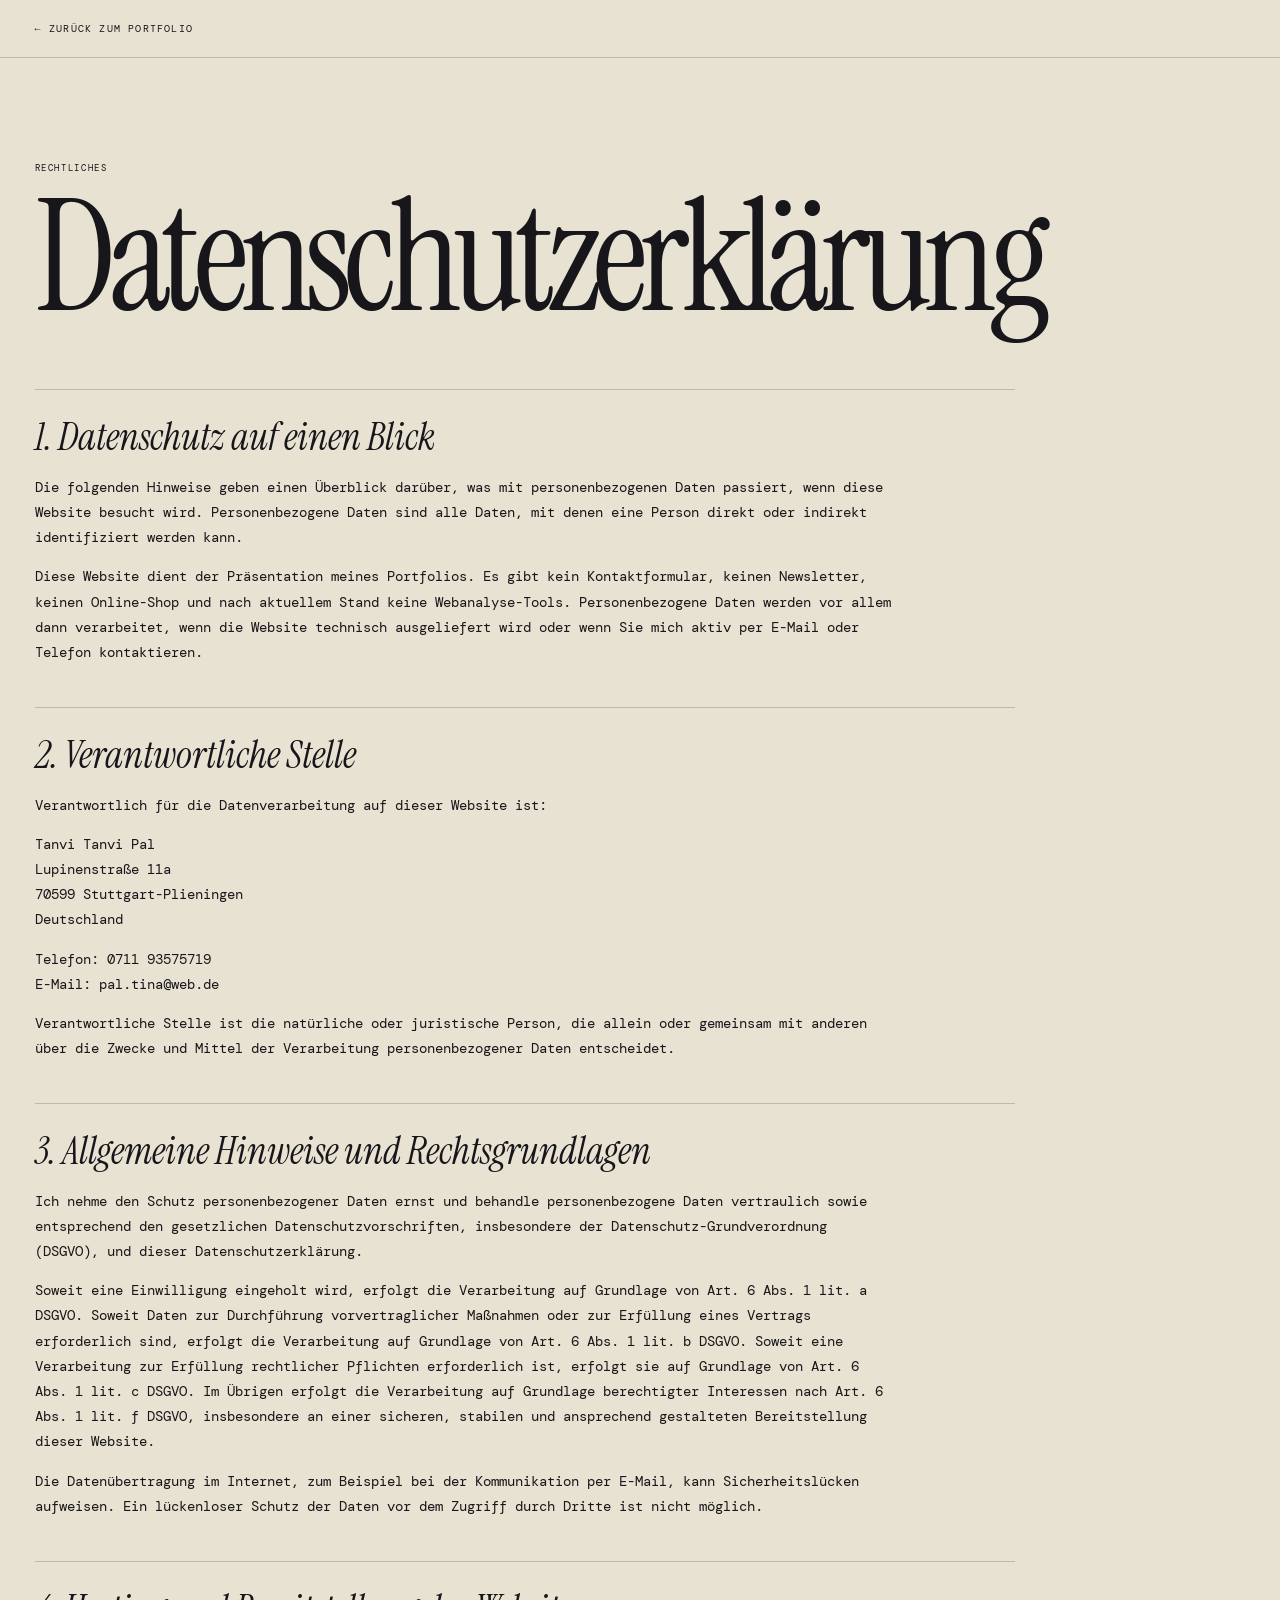
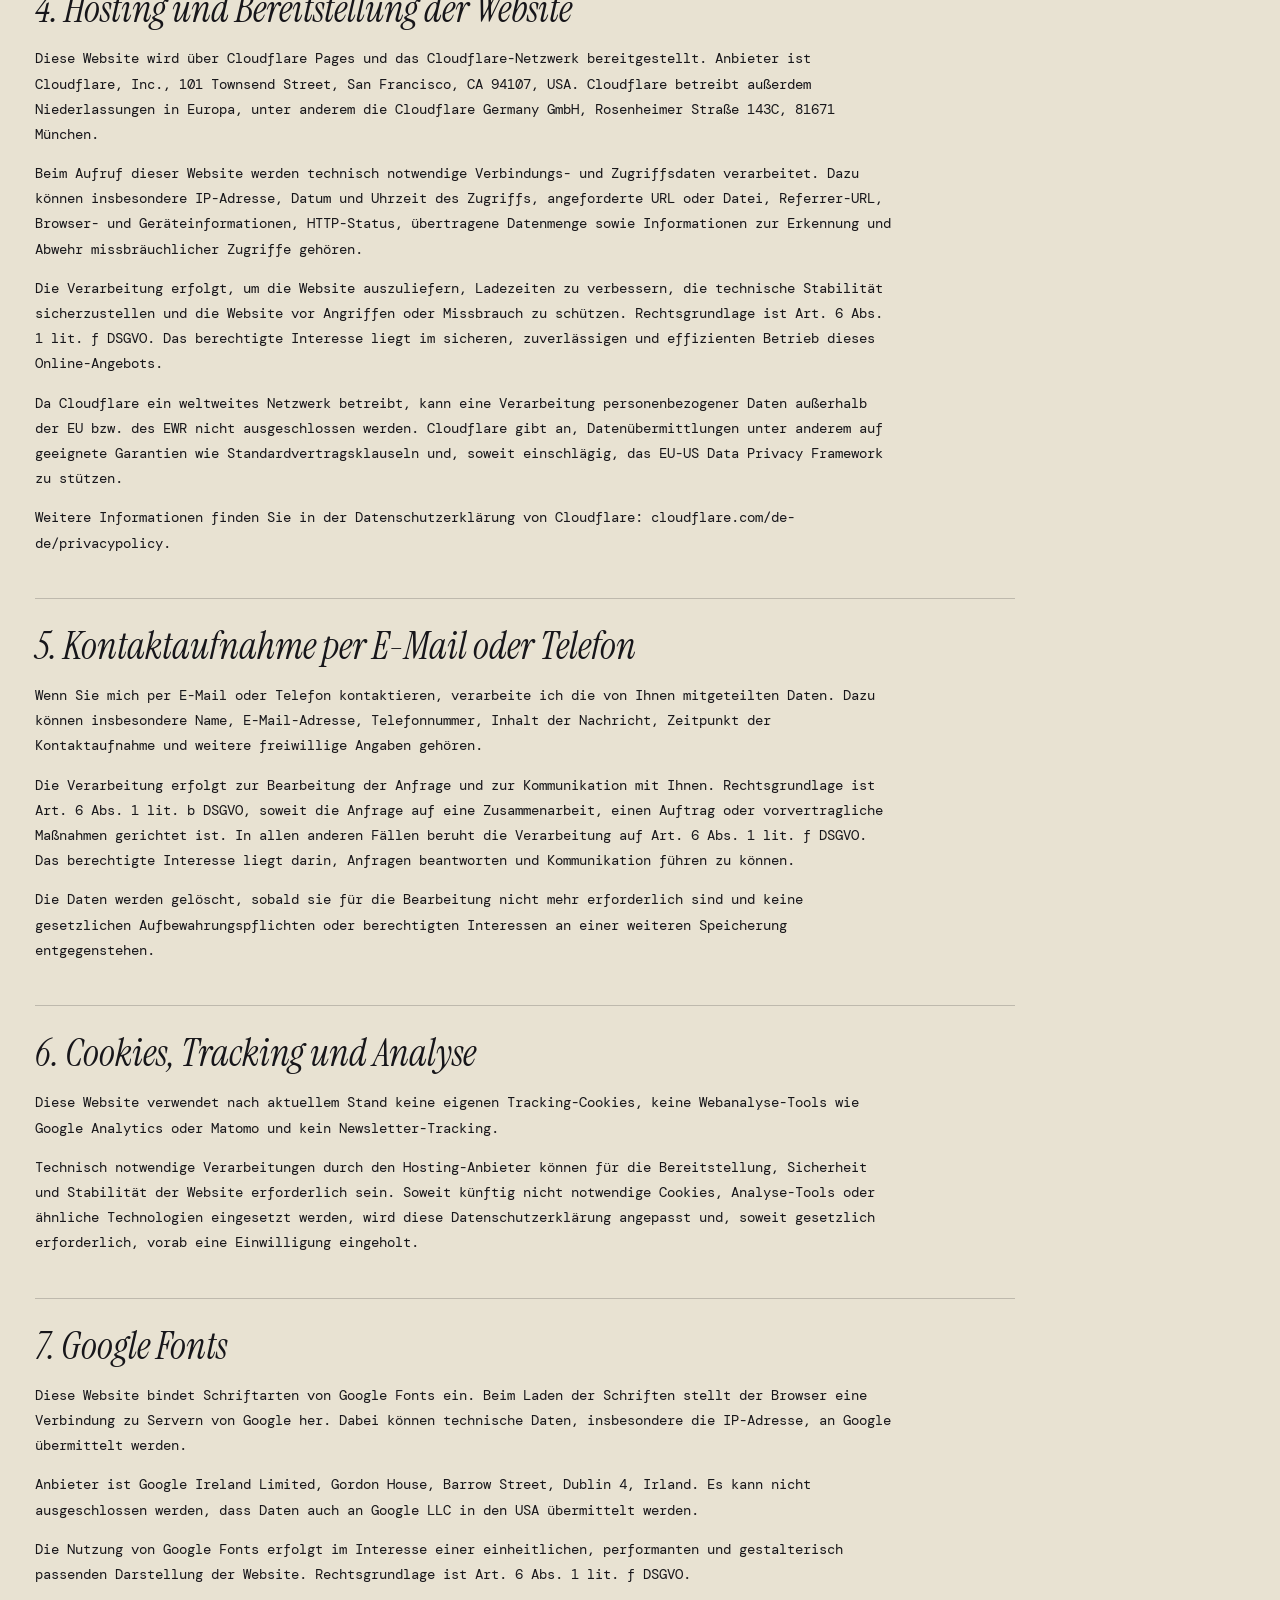
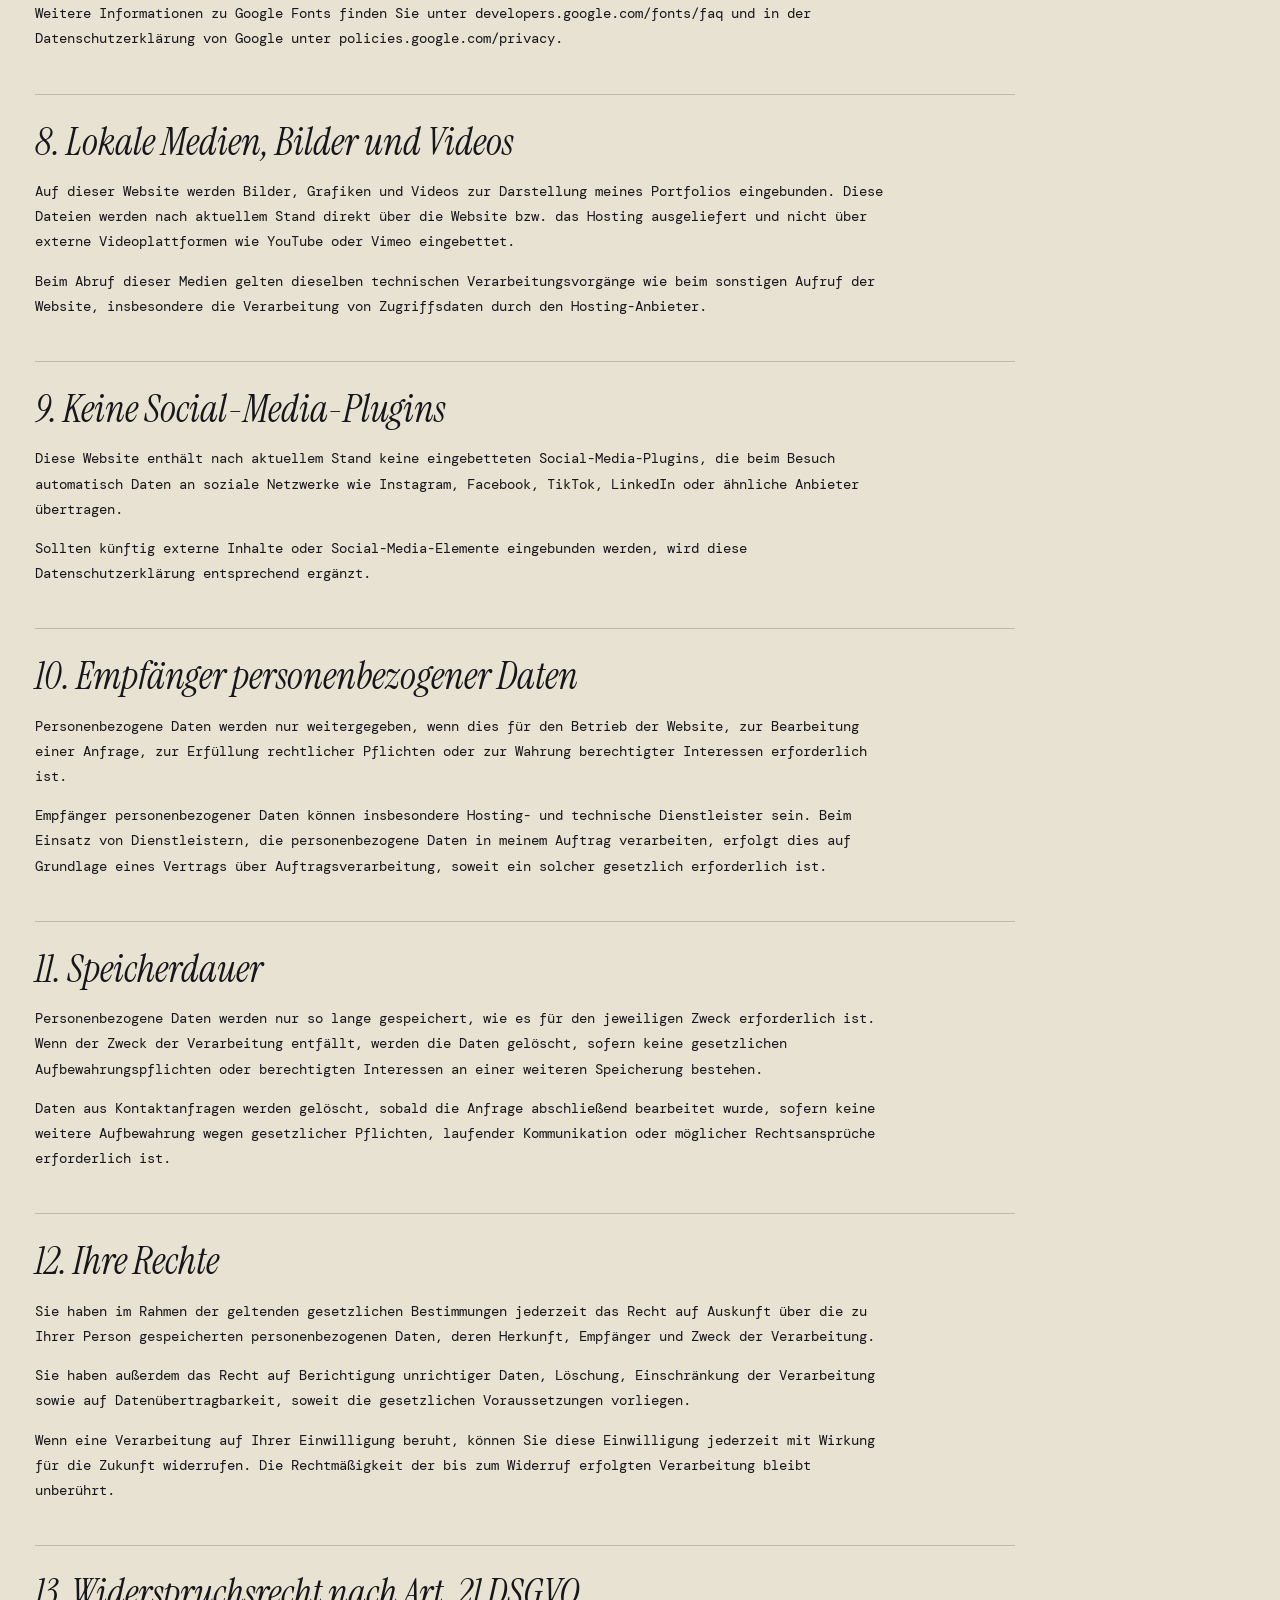
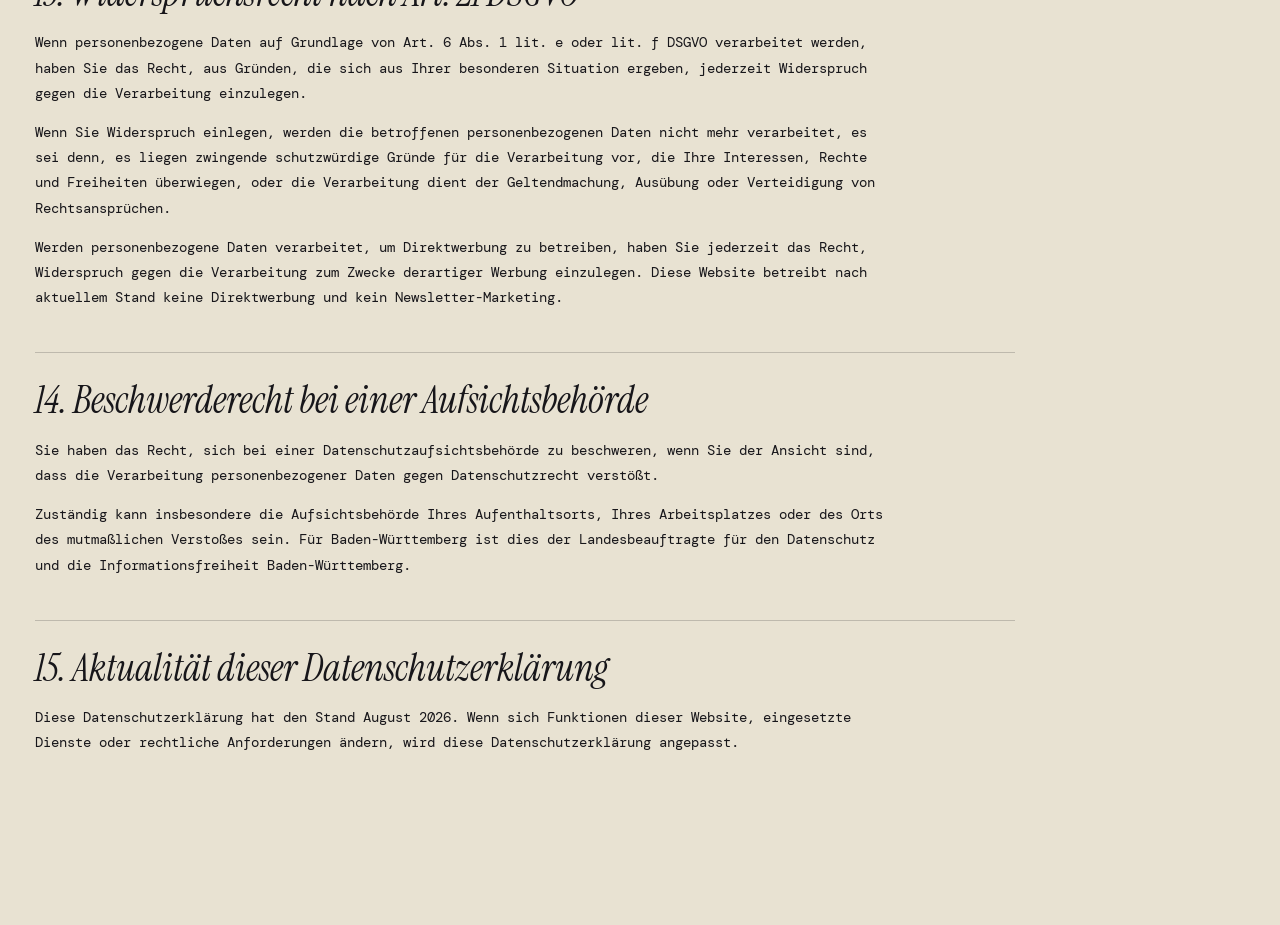
==== commit 25393540: "Piepmael" ====
--- a/datenschutz.html
+++ b/datenschutz.html
@@ -19,71 +19,107 @@
     <h1>Datenschutzerklärung</h1>
 
     <section>
-      <h2>1. Verantwortliche Stelle</h2>
-      <p>Verantwortlich für die Verarbeitung personenbezogener Daten ist die im Impressum genannte Betreiberin dieser Website.</p>
-      <p>Die Kontaktdaten findest du im <a href="impressum.html">Impressum</a>.</p>
+      <h2>1. Datenschutz auf einen Blick</h2>
+      <p>Die folgenden Hinweise geben einen Überblick darüber, was mit personenbezogenen Daten passiert, wenn diese Website besucht wird. Personenbezogene Daten sind alle Daten, mit denen eine Person direkt oder indirekt identifiziert werden kann.</p>
+      <p>Diese Website dient der Präsentation meines Portfolios. Es gibt kein Kontaktformular, keinen Newsletter, keinen Online-Shop und nach aktuellem Stand keine Webanalyse-Tools. Personenbezogene Daten werden vor allem dann verarbeitet, wenn die Website technisch ausgeliefert wird oder wenn Sie mich aktiv per E-Mail oder Telefon kontaktieren.</p>
     </section>
 
     <section>
-      <h2>2. Allgemeine Hinweise zur Datenverarbeitung</h2>
-      <p>Diese Website dient der Präsentation eines Portfolios. Personenbezogene Daten werden nur verarbeitet, soweit dies technisch erforderlich ist, Daten freiwillig mitgeteilt werden oder eine gesetzliche Grundlage dies erlaubt.</p>
-      <p>Rechtsgrundlagen sind insbesondere Art. 6 Abs. 1 lit. f DSGVO für den sicheren und stabilen Betrieb der Website sowie Art. 6 Abs. 1 lit. b DSGVO, wenn eine Kontaktaufnahme im Zusammenhang mit vorvertraglicher oder vertraglicher Kommunikation erfolgt.</p>
+      <h2>2. Verantwortliche Stelle</h2>
+      <p>Verantwortlich für die Datenverarbeitung auf dieser Website ist:</p>
+      <p>Tanvi Tanvi Pal<br />
+      Lupinenstraße 11a<br />
+      70599 Stuttgart-Plieningen<br />
+      Deutschland</p>
+      <p>Telefon: <a href="tel:+4971193575719">0711 93575719</a><br />
+      E-Mail: <a href="mailto:pal.tina@web.de">pal.tina@web.de</a></p>
+      <p>Verantwortliche Stelle ist die natürliche oder juristische Person, die allein oder gemeinsam mit anderen über die Zwecke und Mittel der Verarbeitung personenbezogener Daten entscheidet.</p>
     </section>
 
     <section>
-      <h2>3. Zugriffsdaten und Hosting</h2>
-      <p>Beim Aufruf dieser Website können durch den Hosting-Anbieter automatisch technische Zugriffsdaten verarbeitet werden. Dazu können insbesondere IP-Adresse, Datum und Uhrzeit des Zugriffs, aufgerufene Dateien, übertragene Datenmenge, Referrer-URL, Browsertyp, Betriebssystem und anfragender Provider gehören.</p>
-      <p>Die Verarbeitung erfolgt, um die Website auszuliefern, die technische Stabilität und Sicherheit zu gewährleisten und Missbrauch zu erkennen. Rechtsgrundlage ist Art. 6 Abs. 1 lit. f DSGVO.</p>
-      <p>Der Hosting-Anbieter verarbeitet Zugriffsdaten im Rahmen des technischen Betriebs dieser Website. Die konkrete Speicherdauer der Server-Logfiles richtet sich nach den Einstellungen und Vorgaben des jeweiligen Hosting-Anbieters, sofern keine längere Aufbewahrung aus Sicherheitsgründen erforderlich ist.</p>
+      <h2>3. Allgemeine Hinweise und Rechtsgrundlagen</h2>
+      <p>Ich nehme den Schutz personenbezogener Daten ernst und behandle personenbezogene Daten vertraulich sowie entsprechend den gesetzlichen Datenschutzvorschriften, insbesondere der Datenschutz-Grundverordnung (DSGVO), und dieser Datenschutzerklärung.</p>
+      <p>Soweit eine Einwilligung eingeholt wird, erfolgt die Verarbeitung auf Grundlage von Art. 6 Abs. 1 lit. a DSGVO. Soweit Daten zur Durchführung vorvertraglicher Maßnahmen oder zur Erfüllung eines Vertrags erforderlich sind, erfolgt die Verarbeitung auf Grundlage von Art. 6 Abs. 1 lit. b DSGVO. Soweit eine Verarbeitung zur Erfüllung rechtlicher Pflichten erforderlich ist, erfolgt sie auf Grundlage von Art. 6 Abs. 1 lit. c DSGVO. Im Übrigen erfolgt die Verarbeitung auf Grundlage berechtigter Interessen nach Art. 6 Abs. 1 lit. f DSGVO, insbesondere an einer sicheren, stabilen und ansprechend gestalteten Bereitstellung dieser Website.</p>
+      <p>Die Datenübertragung im Internet, zum Beispiel bei der Kommunikation per E-Mail, kann Sicherheitslücken aufweisen. Ein lückenloser Schutz der Daten vor dem Zugriff durch Dritte ist nicht möglich.</p>
     </section>
 
     <section>
-      <h2>4. Kontaktaufnahme per E-Mail</h2>
-      <p>Bei einer Kontaktaufnahme per E-Mail werden die mitgeteilten Daten verarbeitet, zum Beispiel Name, E-Mail-Adresse, Nachricht und weitere freiwillige Angaben. Die Verarbeitung dient der Bearbeitung der Anfrage.</p>
-      <p>Rechtsgrundlage ist Art. 6 Abs. 1 lit. b DSGVO, soweit deine Anfrage auf einen Vertrag oder eine Zusammenarbeit gerichtet ist. In allen anderen Fällen beruht die Verarbeitung auf Art. 6 Abs. 1 lit. f DSGVO. Das berechtigte Interesse liegt darin, Anfragen beantworten und Kommunikation führen zu können.</p>
-      <p>Die Daten werden gelöscht, sobald sie für die Bearbeitung der Anfrage nicht mehr erforderlich sind und keine gesetzlichen Aufbewahrungspflichten entgegenstehen.</p>
+      <h2>4. Hosting und Bereitstellung der Website</h2>
+      <p>Diese Website wird über Cloudflare Pages und das Cloudflare-Netzwerk bereitgestellt. Anbieter ist Cloudflare, Inc., 101 Townsend Street, San Francisco, CA 94107, USA. Cloudflare betreibt außerdem Niederlassungen in Europa, unter anderem die Cloudflare Germany GmbH, Rosenheimer Straße 143C, 81671 München.</p>
+      <p>Beim Aufruf dieser Website werden technisch notwendige Verbindungs- und Zugriffsdaten verarbeitet. Dazu können insbesondere IP-Adresse, Datum und Uhrzeit des Zugriffs, angeforderte URL oder Datei, Referrer-URL, Browser- und Geräteinformationen, HTTP-Status, übertragene Datenmenge sowie Informationen zur Erkennung und Abwehr missbräuchlicher Zugriffe gehören.</p>
+      <p>Die Verarbeitung erfolgt, um die Website auszuliefern, Ladezeiten zu verbessern, die technische Stabilität sicherzustellen und die Website vor Angriffen oder Missbrauch zu schützen. Rechtsgrundlage ist Art. 6 Abs. 1 lit. f DSGVO. Das berechtigte Interesse liegt im sicheren, zuverlässigen und effizienten Betrieb dieses Online-Angebots.</p>
+      <p>Da Cloudflare ein weltweites Netzwerk betreibt, kann eine Verarbeitung personenbezogener Daten außerhalb der EU bzw. des EWR nicht ausgeschlossen werden. Cloudflare gibt an, Datenübermittlungen unter anderem auf geeignete Garantien wie Standardvertragsklauseln und, soweit einschlägig, das EU-US Data Privacy Framework zu stützen.</p>
+      <p>Weitere Informationen finden Sie in der Datenschutzerklärung von Cloudflare: <a href="https://www.cloudflare.com/de-de/privacypolicy/" rel="noopener noreferrer">cloudflare.com/de-de/privacypolicy</a>.</p>
     </section>
 
     <section>
-      <h2>5. Cookies und lokale Speicherung</h2>
-      <p>Diese Website verwendet nach aktuellem Stand keine Tracking-Cookies, keine Analyse-Tools und kein Cookie-Banner. Es werden keine Informationen zu Werbe- oder Analysezwecken auf deinem Endgerät gespeichert.</p>
-      <p>Sollten künftig technisch nicht notwendige Cookies oder ähnliche Technologien eingesetzt werden, wird die Datenschutzerklärung entsprechend angepasst und, soweit erforderlich, vorab eine Einwilligung eingeholt.</p>
+      <h2>5. Kontaktaufnahme per E-Mail oder Telefon</h2>
+      <p>Wenn Sie mich per E-Mail oder Telefon kontaktieren, verarbeite ich die von Ihnen mitgeteilten Daten. Dazu können insbesondere Name, E-Mail-Adresse, Telefonnummer, Inhalt der Nachricht, Zeitpunkt der Kontaktaufnahme und weitere freiwillige Angaben gehören.</p>
+      <p>Die Verarbeitung erfolgt zur Bearbeitung der Anfrage und zur Kommunikation mit Ihnen. Rechtsgrundlage ist Art. 6 Abs. 1 lit. b DSGVO, soweit die Anfrage auf eine Zusammenarbeit, einen Auftrag oder vorvertragliche Maßnahmen gerichtet ist. In allen anderen Fällen beruht die Verarbeitung auf Art. 6 Abs. 1 lit. f DSGVO. Das berechtigte Interesse liegt darin, Anfragen beantworten und Kommunikation führen zu können.</p>
+      <p>Die Daten werden gelöscht, sobald sie für die Bearbeitung nicht mehr erforderlich sind und keine gesetzlichen Aufbewahrungspflichten oder berechtigten Interessen an einer weiteren Speicherung entgegenstehen.</p>
     </section>
 
     <section>
-      <h2>6. Google Fonts</h2>
-      <p>Diese Website bindet Schriftarten von Google Fonts ein. Beim Laden der Schriften kann dein Browser eine Verbindung zu Servern von Google herstellen. Dabei können technische Daten wie deine IP-Adresse an Google übertragen werden.</p>
-      <p>Anbieter ist Google Ireland Limited, Gordon House, Barrow Street, Dublin 4, Irland. Es kann nicht ausgeschlossen werden, dass Daten auch an Google LLC in den USA übermittelt werden.</p>
-      <p>Rechtsgrundlage ist Art. 6 Abs. 1 lit. f DSGVO. Das berechtigte Interesse liegt in einer einheitlichen und gestalterisch passenden Darstellung der Website.</p>
-      <p>Hinweis: Datenschutzfreundlicher wäre eine lokale Einbindung der Schriften. Wenn die Website veröffentlicht wird, sollte geprüft werden, ob die Google Fonts lokal gehostet werden können.</p>
+      <h2>6. Cookies, Tracking und Analyse</h2>
+      <p>Diese Website verwendet nach aktuellem Stand keine eigenen Tracking-Cookies, keine Webanalyse-Tools wie Google Analytics oder Matomo und kein Newsletter-Tracking.</p>
+      <p>Technisch notwendige Verarbeitungen durch den Hosting-Anbieter können für die Bereitstellung, Sicherheit und Stabilität der Website erforderlich sein. Soweit künftig nicht notwendige Cookies, Analyse-Tools oder ähnliche Technologien eingesetzt werden, wird diese Datenschutzerklärung angepasst und, soweit gesetzlich erforderlich, vorab eine Einwilligung eingeholt.</p>
     </section>
 
     <section>
-      <h2>7. Keine Analyse-Tools und kein Newsletter</h2>
-      <p>Diese Website verwendet keine Webanalyse-Tools wie Google Analytics oder Matomo, keine Newsletter-Anmeldung und keine eingebetteten Social-Media-Plugins, die beim Besuch automatisch Daten an soziale Netzwerke übertragen.</p>
+      <h2>7. Google Fonts</h2>
+      <p>Diese Website bindet Schriftarten von Google Fonts ein. Beim Laden der Schriften stellt der Browser eine Verbindung zu Servern von Google her. Dabei können technische Daten, insbesondere die IP-Adresse, an Google übermittelt werden.</p>
+      <p>Anbieter ist Google Ireland Limited, Gordon House, Barrow Street, Dublin 4, Irland. Es kann nicht ausgeschlossen werden, dass Daten auch an Google LLC in den USA übermittelt werden.</p>
+      <p>Die Nutzung von Google Fonts erfolgt im Interesse einer einheitlichen, performanten und gestalterisch passenden Darstellung der Website. Rechtsgrundlage ist Art. 6 Abs. 1 lit. f DSGVO.</p>
+      <p>Weitere Informationen zu Google Fonts finden Sie unter <a href="https://developers.google.com/fonts/faq" rel="noopener noreferrer">developers.google.com/fonts/faq</a> und in der Datenschutzerklärung von Google unter <a href="https://policies.google.com/privacy?hl=de" rel="noopener noreferrer">policies.google.com/privacy</a>.</p>
     </section>
 
     <section>
-      <h2>8. Empfänger personenbezogener Daten</h2>
-      <p>Personenbezogene Daten werden nur an Dritte weitergegeben, wenn dies für den Betrieb der Website, zur Bearbeitung deiner Anfrage, zur Erfüllung rechtlicher Pflichten oder zur Wahrung berechtigter Interessen erforderlich ist.</p>
-      <p>Empfänger können insbesondere der Hosting-Anbieter und technische Dienstleister sein.</p>
+      <h2>8. Lokale Medien, Bilder und Videos</h2>
+      <p>Auf dieser Website werden Bilder, Grafiken und Videos zur Darstellung meines Portfolios eingebunden. Diese Dateien werden nach aktuellem Stand direkt über die Website bzw. das Hosting ausgeliefert und nicht über externe Videoplattformen wie YouTube oder Vimeo eingebettet.</p>
+      <p>Beim Abruf dieser Medien gelten dieselben technischen Verarbeitungsvorgänge wie beim sonstigen Aufruf der Website, insbesondere die Verarbeitung von Zugriffsdaten durch den Hosting-Anbieter.</p>
     </section>
 
     <section>
-      <h2>9. Deine Rechte</h2>
-      <p>Du hast nach Maßgabe der DSGVO das Recht auf Auskunft über die zu deiner Person gespeicherten Daten, Berichtigung unrichtiger Daten, Löschung, Einschränkung der Verarbeitung, Datenübertragbarkeit sowie Widerspruch gegen bestimmte Verarbeitungen.</p>
-      <p>Wenn eine Verarbeitung auf deiner Einwilligung beruht, kannst du diese Einwilligung jederzeit mit Wirkung für die Zukunft widerrufen.</p>
+      <h2>9. Keine Social-Media-Plugins</h2>
+      <p>Diese Website enthält nach aktuellem Stand keine eingebetteten Social-Media-Plugins, die beim Besuch automatisch Daten an soziale Netzwerke wie Instagram, Facebook, TikTok, LinkedIn oder ähnliche Anbieter übertragen.</p>
+      <p>Sollten künftig externe Inhalte oder Social-Media-Elemente eingebunden werden, wird diese Datenschutzerklärung entsprechend ergänzt.</p>
     </section>
 
     <section>
-      <h2>10. Beschwerderecht bei einer Aufsichtsbehörde</h2>
-      <p>Du hast das Recht, dich bei einer Datenschutzaufsichtsbehörde zu beschweren, wenn du der Ansicht bist, dass die Verarbeitung deiner personenbezogenen Daten gegen Datenschutzrecht verstößt.</p>
-      <p>Zuständig kann insbesondere die Datenschutzaufsichtsbehörde deines Wohnorts oder des Sitzes der verantwortlichen Stelle sein.</p>
+      <h2>10. Empfänger personenbezogener Daten</h2>
+      <p>Personenbezogene Daten werden nur weitergegeben, wenn dies für den Betrieb der Website, zur Bearbeitung einer Anfrage, zur Erfüllung rechtlicher Pflichten oder zur Wahrung berechtigter Interessen erforderlich ist.</p>
+      <p>Empfänger personenbezogener Daten können insbesondere Hosting- und technische Dienstleister sein. Beim Einsatz von Dienstleistern, die personenbezogene Daten in meinem Auftrag verarbeiten, erfolgt dies auf Grundlage eines Vertrags über Auftragsverarbeitung, soweit ein solcher gesetzlich erforderlich ist.</p>
     </section>
 
     <section>
-      <h2>11. Aktualität dieser Datenschutzerklärung</h2>
-      <p>Diese Datenschutzerklärung hat den Stand August 2026. Wenn sich Funktionen, Dienste oder rechtliche Anforderungen ändern, wird diese Erklärung angepasst.</p>
+      <h2>11. Speicherdauer</h2>
+      <p>Personenbezogene Daten werden nur so lange gespeichert, wie es für den jeweiligen Zweck erforderlich ist. Wenn der Zweck der Verarbeitung entfällt, werden die Daten gelöscht, sofern keine gesetzlichen Aufbewahrungspflichten oder berechtigten Interessen an einer weiteren Speicherung bestehen.</p>
+      <p>Daten aus Kontaktanfragen werden gelöscht, sobald die Anfrage abschließend bearbeitet wurde, sofern keine weitere Aufbewahrung wegen gesetzlicher Pflichten, laufender Kommunikation oder möglicher Rechtsansprüche erforderlich ist.</p>
+    </section>
+
+    <section>
+      <h2>12. Ihre Rechte</h2>
+      <p>Sie haben im Rahmen der geltenden gesetzlichen Bestimmungen jederzeit das Recht auf Auskunft über die zu Ihrer Person gespeicherten personenbezogenen Daten, deren Herkunft, Empfänger und Zweck der Verarbeitung.</p>
+      <p>Sie haben außerdem das Recht auf Berichtigung unrichtiger Daten, Löschung, Einschränkung der Verarbeitung sowie auf Datenübertragbarkeit, soweit die gesetzlichen Voraussetzungen vorliegen.</p>
+      <p>Wenn eine Verarbeitung auf Ihrer Einwilligung beruht, können Sie diese Einwilligung jederzeit mit Wirkung für die Zukunft widerrufen. Die Rechtmäßigkeit der bis zum Widerruf erfolgten Verarbeitung bleibt unberührt.</p>
+    </section>
+
+    <section>
+      <h2>13. Widerspruchsrecht nach Art. 21 DSGVO</h2>
+      <p>Wenn personenbezogene Daten auf Grundlage von Art. 6 Abs. 1 lit. e oder lit. f DSGVO verarbeitet werden, haben Sie das Recht, aus Gründen, die sich aus Ihrer besonderen Situation ergeben, jederzeit Widerspruch gegen die Verarbeitung einzulegen.</p>
+      <p>Wenn Sie Widerspruch einlegen, werden die betroffenen personenbezogenen Daten nicht mehr verarbeitet, es sei denn, es liegen zwingende schutzwürdige Gründe für die Verarbeitung vor, die Ihre Interessen, Rechte und Freiheiten überwiegen, oder die Verarbeitung dient der Geltendmachung, Ausübung oder Verteidigung von Rechtsansprüchen.</p>
+      <p>Werden personenbezogene Daten verarbeitet, um Direktwerbung zu betreiben, haben Sie jederzeit das Recht, Widerspruch gegen die Verarbeitung zum Zwecke derartiger Werbung einzulegen. Diese Website betreibt nach aktuellem Stand keine Direktwerbung und kein Newsletter-Marketing.</p>
+    </section>
+
+    <section>
+      <h2>14. Beschwerderecht bei einer Aufsichtsbehörde</h2>
+      <p>Sie haben das Recht, sich bei einer Datenschutzaufsichtsbehörde zu beschweren, wenn Sie der Ansicht sind, dass die Verarbeitung personenbezogener Daten gegen Datenschutzrecht verstößt.</p>
+      <p>Zuständig kann insbesondere die Aufsichtsbehörde Ihres Aufenthaltsorts, Ihres Arbeitsplatzes oder des Orts des mutmaßlichen Verstoßes sein. Für Baden-Württemberg ist dies der Landesbeauftragte für den Datenschutz und die Informationsfreiheit Baden-Württemberg.</p>
+    </section>
+
+    <section>
+      <h2>15. Aktualität dieser Datenschutzerklärung</h2>
+      <p>Diese Datenschutzerklärung hat den Stand August 2026. Wenn sich Funktionen dieser Website, eingesetzte Dienste oder rechtliche Anforderungen ändern, wird diese Datenschutzerklärung angepasst.</p>
     </section>
   </main>
 </body>
--- a/styles.css
+++ b/styles.css
@@ -685,7 +685,7 @@
 .envelope-hint{
   position:absolute;
   left:50%;
-  bottom:20px;
+  bottom:clamp(58px,7svh,92px);
   transform:translateX(-50%);
   margin:0;
   color:var(--cream);
@@ -6342,7 +6342,28 @@
   width:100% !important;
 }
 #contact .contact-copy h2{
-  margin:0 0 18px !important;
+  margin:0 0 30px !important;
+}
+#contact .contact-copy .email-button{
+  display:inline-flex !important;
+  align-items:center !important;
+  justify-content:center !important;
+  width:max-content !important;
+  max-width:100% !important;
+  padding:13px 18px !important;
+  border:1px solid currentColor !important;
+  border-radius:999px !important;
+  font:500 clamp(14px,1.35vw,20px)/1.1 var(--mono) !important;
+  letter-spacing:.03em !important;
+  text-decoration:none !important;
+  text-transform:none !important;
+  transition:background .22s ease,color .22s ease,transform .22s ease !important;
+}
+#contact .contact-copy .email-button:hover,
+#contact .contact-copy .email-button:focus-visible{
+  background:var(--ink) !important;
+  color:var(--cream) !important;
+  transform:translateY(-2px) !important;
 }
 #contact .contact-stopmotion{
   display:none !important;
@@ -6696,3 +6717,211 @@
   text-transform:uppercase !important;
   margin:0 0 38px !important;
 }
+
+/* 2026-08-20: mobile landing hero only — keep artwork natural */
+@media(max-width:800px){
+  .site-header nav{
+    font-size:clamp(9px,2.75vw,11px) !important;
+    letter-spacing:.08em !important;
+  }
+
+  .envelope-hero::before,
+  .envelope-hero::after{
+    content:none !important;
+  }
+
+  .hero-flower-frame{
+    display:block !important;
+    width:100% !important;
+    height:100% !important;
+    object-fit:cover !important;
+    object-position:center center !important;
+    -webkit-mask-image:linear-gradient(
+      to right,
+      #000 0%,
+      #000 28%,
+      rgba(0,0,0,.28) 39%,
+      transparent 47%,
+      transparent 53%,
+      rgba(0,0,0,.28) 61%,
+      #000 72%,
+      #000 100%
+    ) !important;
+    mask-image:linear-gradient(
+      to right,
+      #000 0%,
+      #000 28%,
+      rgba(0,0,0,.28) 39%,
+      transparent 47%,
+      transparent 53%,
+      rgba(0,0,0,.28) 61%,
+      #000 72%,
+      #000 100%
+    ) !important;
+  }
+
+  .mail-scene{
+    width:112vw !important;
+    height:72svh !important;
+    transform:translate(-4vw,-5svh) scale(.92) !important;
+  }
+
+  .closed-state,
+  .open-state{
+    transform:scale(1.16) !important;
+    transform-origin:center 57% !important;
+  }
+
+  .mail-scene.is-open .mail-letter{
+    transform:translate3d(0,-11%,0) scale(1.01) !important;
+  }
+
+  .hero-reveal{
+    left:50% !important;
+    bottom:clamp(68px,8svh,92px) !important;
+    width:min(88vw,520px) !important;
+    max-width:88vw !important;
+    transform:translateX(-50%) !important;
+    text-align:center !important;
+  }
+
+  .hero-description{
+    margin:0 auto !important;
+    max-width:100% !important;
+    font-size:clamp(16px,4.7vw,19px) !important;
+    line-height:1.16 !important;
+  }
+
+  .hero-scroll{
+    margin-top:16px !important;
+    font-size:10px !important;
+  }
+
+  .about-snapshot{
+    overflow:hidden !important;
+  }
+
+  .about-snapshot-grid{
+    grid-template-columns:1fr !important;
+    grid-template-rows:auto !important;
+    min-height:auto !important;
+    padding:104px 18px 72px !important;
+    row-gap:34px !important;
+  }
+
+  .about-snapshot .about-heading-copy,
+  .about-snapshot .about-bio{
+    width:100% !important;
+    max-width:none !important;
+    justify-self:stretch !important;
+    transform:none !important;
+  }
+
+  .about-snapshot .about-intro-text{
+    width:100% !important;
+    max-width:none !important;
+  }
+
+  .about-snapshot .about-bio{
+    font-size:14px !important;
+    line-height:1.62 !important;
+    overflow-wrap:break-word;
+  }
+
+  .about-photo-top,
+  .about-photo-bottom{
+    width:min(78vw,340px) !important;
+    justify-self:center !important;
+  }
+
+  .about-photo-top{
+    transform:rotate(3deg) !important;
+  }
+
+  .about-photo-bottom{
+    transform:rotate(-6deg) !important;
+  }
+}
+
+@media(max-width:520px){
+  .site-header nav{
+    font-size:clamp(8.5px,2.55vw,10px) !important;
+    letter-spacing:.065em !important;
+  }
+
+  .mail-scene{
+    width:110vw !important;
+    height:70svh !important;
+    transform:translate(-4vw,-5svh) scale(.92) !important;
+  }
+
+  .envelope-hint{
+    bottom:clamp(72px,9svh,110px) !important;
+  }
+
+  .about-snapshot .about-bio{
+    font-size:13.5px !important;
+  }
+}
+
+.project-top-button{
+  appearance:none;
+  display:block;
+  margin:clamp(54px,7vw,96px) auto clamp(64px,7vw,110px);
+  padding:14px 20px;
+  border:1px solid currentColor;
+  border-radius:0;
+  background:transparent;
+  color:inherit;
+  font:500 10px/1 var(--mono);
+  letter-spacing:.16em;
+  text-transform:uppercase;
+  cursor:pointer;
+  transition:background .22s ease,color .22s ease,transform .22s ease;
+}
+.project-top-button:hover,
+.project-top-button:focus-visible{
+  background:currentColor;
+  color:var(--cream);
+  transform:translateY(-2px);
+}
+
+/* 2026-08-20: final small UI corrections */
+.walksafe-card .card-no,
+.walksafe-card .card-name,
+.walksafe-card .card-type{
+  color:var(--cream) !important;
+  text-shadow:0 1px 18px rgba(0,0,0,.35) !important;
+}
+
+#contact .contact-card.section-pad{
+  height:auto !important;
+  min-height:220px !important;
+  padding-top:46px !important;
+  padding-bottom:54px !important;
+}
+
+#contact .contact-copy h2{
+  margin-bottom:34px !important;
+}
+
+.project-modal .project-top-button{
+  width:54px;
+  height:54px;
+  padding:0;
+  border-radius:50%;
+  background:#f3efe6;
+  border:1px solid rgba(23,22,26,.25);
+  color:#17161a;
+  display:grid;
+  place-items:center;
+  font:400 28px/1 var(--serif);
+  letter-spacing:0;
+  text-transform:none;
+}
+
+.project-modal .project-top-button:hover,
+.project-modal .project-top-button:focus-visible{
+  background:#17161a;
+  color:#f3efe6;
+}
